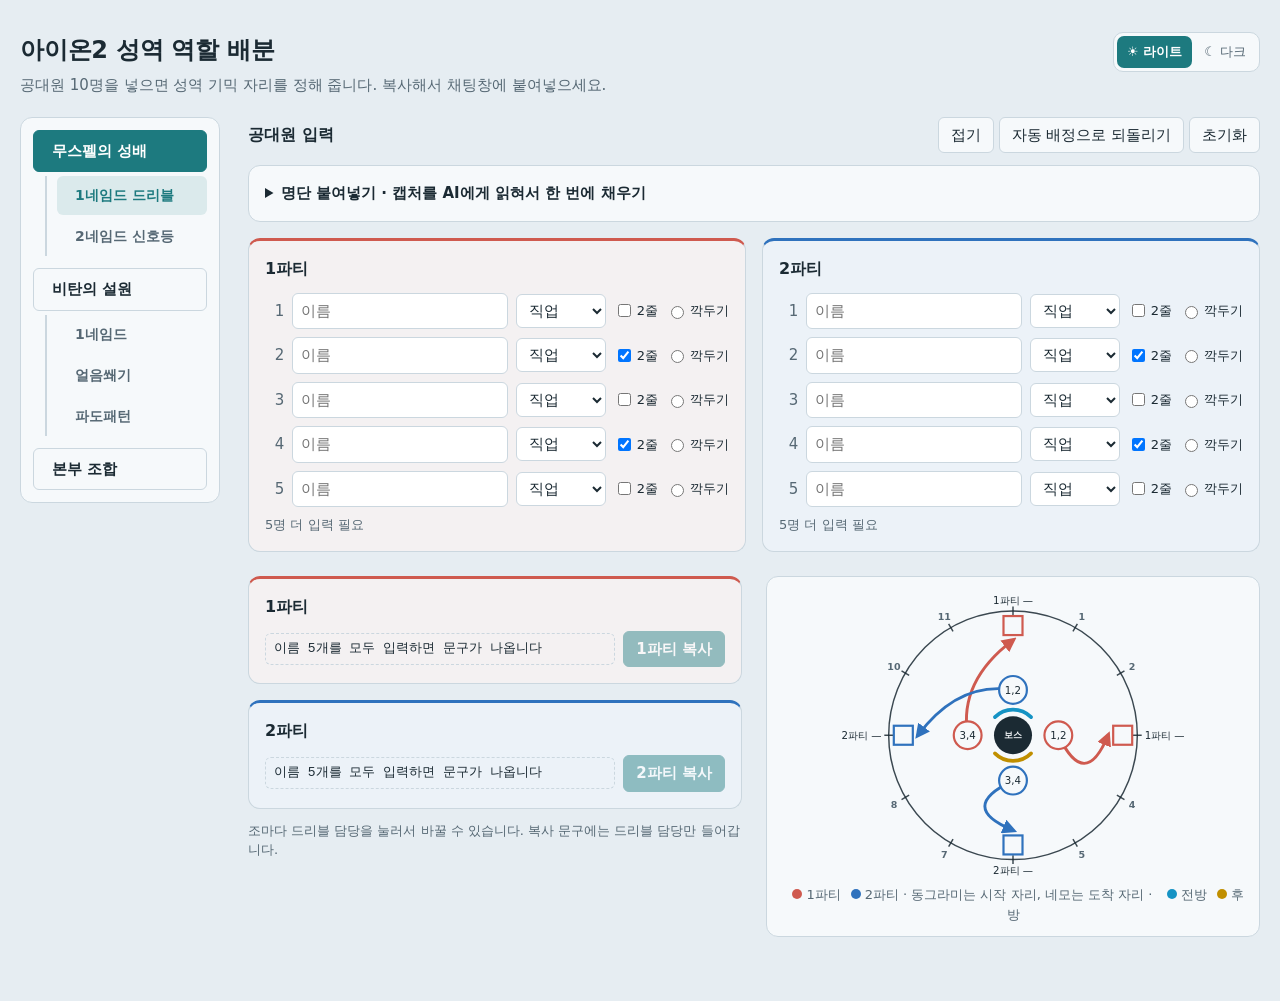
==== index.html @ ebec47f5 "PC 왼쪽 세로 메뉴, 결과·배치도 나란히, 공대원 입력 접기 Co-Authored-By: Claude Opus 5.5 <noreply@anthropic.com>" ====
<!doctype html>
<html lang="ko">
<head>
<meta charset="utf-8">
<meta name="viewport" content="width=device-width, initial-scale=1">
<title>아이온2 성역 역할 배분</title>
<script>try { const t = localStorage.getItem('aion2-theme'); if (t === 'light' || t === 'dark') document.documentElement.dataset.theme = t; } catch (e) { /* 저장 불가 */ }</script>
<style>
:root {
  color-scheme: light;
  --bg: #e6edf2; --card: #f6f9fb; --fg: #1b2a33; --muted: #566874; --line: #cbd7df;
  --accent: #1d7a7f; --accent-fg: #ffffff; --field: #ffffff;
  --p1: #cf5a4f; --p2: #2f72bd; --two: #cf5a4f; --one: #2f72bd; --warn: #9a5f00; --front: #1593c4; --back: #c08f00;
}
@media (prefers-color-scheme: dark) {
  :root:not([data-theme="light"]) {
    color-scheme: dark;
    --bg: #0c1317; --card: #142028; --fg: #e4edf1; --muted: #93a7b3; --line: #253640;
    --accent: #5cc4bd; --accent-fg: #06221f; --field: #0e1a20;
    --p1: #ff8b7f; --p2: #78b6ff; --two: #ff8b7f; --one: #78b6ff; --warn: #f0b354; --front: #5fd0ff; --back: #ffd24a;
  }
}
:root[data-theme="dark"] {
  color-scheme: dark;
  --bg: #0c1317; --card: #142028; --fg: #e4edf1; --muted: #93a7b3; --line: #253640;
  --accent: #5cc4bd; --accent-fg: #06221f; --field: #0e1a20;
  --p1: #ff8b7f; --p2: #78b6ff; --two: #ff8b7f; --one: #78b6ff; --warn: #f0b354; --front: #5fd0ff; --back: #ffd24a;
}
* { box-sizing: border-box; }
[hidden] { display: none !important; }
body { margin: 0; background: var(--bg); color: var(--fg);
  font: 15px/1.5 "Pretendard", "Noto Sans KR", "Malgun Gothic", system-ui, sans-serif; }
main { max-width: 1000px; margin: 0 auto; padding: 32px 20px 64px; }
.navgrp .subnav { display: none; }
.tabs.raid .navgrp > button { width: 100%; }
h1 { font-size: 24px; margin: 0 0 6px; letter-spacing: -0.01em; }
h2 { font-size: 16px; margin: 0; }
p.lead { margin: 0 0 20px; color: var(--muted); }
.top { display: flex; gap: 12px; align-items: flex-start; justify-content: space-between; }
.theme { display: flex; flex: none; padding: 3px; gap: 2px; border: 1px solid var(--line); border-radius: 10px; background: var(--card); }
.theme button { border: 0; background: none; padding: 6px 10px; border-radius: 7px; font-size: 13px; color: var(--muted); white-space: nowrap; }
.theme button[aria-pressed=true] { background: var(--accent); color: var(--accent-fg); font-weight: 600; }
.bar { display: flex; flex-wrap: wrap; gap: 8px; align-items: center; justify-content: space-between; margin: 32px 0 12px; }
#raidView > .bar:first-child { margin-top: 0; }
.grid { display: grid; grid-template-columns: repeat(auto-fit, minmax(300px, 1fr)); gap: 16px; }
.card { background: var(--card); border: 1px solid var(--line); border-radius: 12px; padding: 16px; min-width: 0; }
.card.p1 { border-top: 3px solid var(--p1); background: color-mix(in srgb, var(--p1) 5%, var(--card)); }
.card.p2 { border-top: 3px solid var(--p2); background: color-mix(in srgb, var(--p2) 5%, var(--card)); }
.card h2 { margin-bottom: 12px; }
.row { display: grid; grid-template-columns: 1.2rem minmax(0, 1fr) 5.6rem auto auto; gap: 8px; align-items: center; margin-bottom: 8px; }
.row .num { color: var(--muted); text-align: right; font-variant-numeric: tabular-nums; }
input[type=text], select { width: 100%; min-width: 0; padding: 6px 8px; border: 1px solid var(--line); border-radius: 6px;
  background: var(--field); color: var(--fg); font: inherit; }
label.chk { display: inline-flex; align-items: center; gap: 3px; font-size: 13px; white-space: nowrap; cursor: pointer; }
.status { min-height: 1.5em; margin: 6px 0 0; font-size: 13px; color: var(--muted); }
.status.warn { color: var(--warn); }
button { font: inherit; cursor: pointer; border-radius: 6px; border: 1px solid var(--line); background: var(--card); color: var(--fg); padding: 6px 12px; }
button:focus-visible, input:focus-visible, select:focus-visible { outline: 2px solid var(--accent); outline-offset: 1px; }
button.primary { background: var(--accent); color: var(--accent-fg); border-color: var(--accent); font-weight: 600; }
button:disabled { opacity: .45; cursor: not-allowed; }
.tabs { display: flex; flex-wrap: wrap; gap: 8px; }
.tabs button[aria-selected=true] { background: var(--accent); color: var(--accent-fg); border-color: var(--accent); font-weight: 600; }
.pair { margin-bottom: 12px; }
.route { display: flex; align-items: baseline; gap: 8px; font-size: 13px; color: var(--muted); margin-bottom: 6px; }
.clock { font-size: 18px; font-weight: 700; color: var(--fg); font-variant-numeric: tabular-nums; letter-spacing: -0.01em; }
.card.p1 .route .clock { color: var(--p1); } .card.p2 .route .clock { color: var(--p2); }
.names .clock { font-size: 16px; margin-right: 8px; flex: none; }
.names button { display: flex; align-items: center; text-align: left; white-space: normal; word-break: keep-all; overflow-wrap: anywhere; line-height: 1.3; }
.names button .tag { flex: none; }
.names .who { flex: 1; min-width: 0; }
.names.stack { grid-template-columns: 1fr; }
#results.wedge { grid-template-columns: minmax(0, 1fr) minmax(0, 1fr) 190px; }
@media (max-width: 820px) { #results.wedge { grid-template-columns: repeat(auto-fit, minmax(260px, 1fr)); } }
.zones { display: grid; grid-template-columns: repeat(2, minmax(0, 1fr)); gap: 12px; }
.zones .zone { margin: 0; border-left: 4px solid var(--accent); }
.zones .zone.p1 { border-left-color: var(--p1); } .zones .zone.p2 { border-left-color: var(--p2); }
.zone.p1 .clock { color: var(--p1); } .zone.p2 .clock { color: var(--p2); }
.zone-head .clock { margin-right: 6px; }
@media (max-width: 600px) { .zones { grid-template-columns: 1fr; } }
.choices { display: grid; grid-template-columns: 1fr 1fr; gap: 6px; }
.choices button, .slots button { text-align: left; overflow: hidden; text-overflow: ellipsis; white-space: nowrap; }
.choices button[aria-pressed=true] { border-color: var(--accent); box-shadow: inset 0 0 0 1px var(--accent); font-weight: 600; }
.tag { font-size: 12px; color: var(--muted); margin-right: 6px; }
.slots { display: grid; grid-template-columns: 1fr 1fr; gap: 6px; margin-bottom: 8px; }
.slots button { display: flex; align-items: center; gap: 8px; padding: 8px 10px; }
.slots .clock { min-width: 2.6em; }
.slots button { white-space: normal; }
.slots .who { flex: 1; min-width: 0; word-break: keep-all; overflow-wrap: anywhere; line-height: 1.3; }
.slots .lane { flex: none; font-size: 12px; font-weight: 600; padding: 1px 7px; border-radius: 999px; border: 1px solid currentColor; }
.slots button.two { border-left: 4px solid var(--two); } .slots button.two .lane { color: var(--two); }
.slots button.one { border-left: 4px solid var(--one); } .slots button.one .lane { color: var(--one); }
.slots button[aria-pressed=true] { box-shadow: inset 0 0 0 2px var(--accent); }
.reserve { font-size: 13px; margin-bottom: 8px; }
.copy { display: flex; gap: 8px; align-items: center; margin-top: 12px; }
.copy code { flex: 1; min-width: 0; word-break: keep-all; overflow-wrap: anywhere; padding: 6px 8px; border: 1px dashed var(--line);
  border-radius: 6px; font: 13px/1.4 Consolas, "D2Coding", monospace; }
.copy button { white-space: nowrap; }
.hint { font-size: 13px; color: var(--muted); margin: 12px 0 0; }
figure { margin: 20px 0 0; }
svg { display: block; width: 100%; height: auto; max-width: 640px; margin: 0 auto; }
.dpair { display: grid; grid-template-columns: repeat(auto-fit, minmax(300px, 1fr)); gap: 16px; }
svg text { fill: var(--fg); font-size: 14px; }
svg .dim { stroke: var(--muted); opacity: .45; fill: none; }
svg .ring { stroke: var(--fg); stroke-width: 2; fill: none; opacity: .85; }
svg .tick { stroke: var(--fg); stroke-width: 2; opacity: .85; }
svg text.hour { fill: var(--muted); font-size: 13px; font-weight: 700; }
svg .boss { fill: var(--fg); }
svg .bosst { fill: var(--card); font-size: 12px; font-weight: 600; }
svg .s1 { stroke: var(--p1); } svg .s2 { stroke: var(--p2); }
svg .f1 { fill: var(--p1); } svg .f2 { fill: var(--p2); }
svg .two { stroke: var(--two); } svg .one { stroke: var(--one); }
svg .mark { fill: var(--card); stroke-width: 3; }
svg .path { fill: none; stroke-width: 4; stroke-linecap: round; }
figcaption { font-size: 13px; color: var(--muted); text-align: center; margin-top: 4px; }
.sw { display: inline-block; width: 10px; height: 10px; border-radius: 50%; margin: 0 4px 0 10px; }
.tabs.raid { margin: 0 0 24px; padding-bottom: 16px; border-bottom: 1px solid var(--line); }
.tabs.raid button { padding: 9px 18px; font-weight: 600; }
.roster-sum { display: block; width: 100%; text-align: left; margin-bottom: 16px; font-size: 14px; color: var(--muted); line-height: 1.7; cursor: pointer; }
.roster-sum b { color: var(--fg); margin-right: 6px; }
.roster-sum .p1 { color: var(--p1); } .roster-sum .p2 { color: var(--p2); }
/* 넓은 화면: 왼쪽 세로 메뉴, 결과와 배치도 나란히 */
@media (min-width: 1000px) {
  main { max-width: 1280px; }
  .layout { display: grid; grid-template-columns: 200px minmax(0, 1fr); gap: 28px; align-items: start; }
  .side { position: sticky; top: 16px; }
  .side .tabs.raid { flex-direction: column; flex-wrap: nowrap; gap: 6px; margin: 0; padding: 12px; border: 1px solid var(--line); border-radius: 12px; background: var(--card); }
  .side .navgrp > button { width: 100%; text-align: left; }
  .side .navgrp .subnav { display: grid; gap: 2px; margin: 4px 0 6px 12px; padding-left: 10px; border-left: 2px solid var(--line); }
  .subnav button { border: 0; background: none; text-align: left; padding: 6px 10px; font-size: 14px; color: var(--muted); }
  .subnav button:hover { color: var(--fg); }
  .subnav button[aria-selected=true] { color: var(--accent); background: color-mix(in srgb, var(--accent) 12%, transparent); font-weight: 700; }
  #subBar { display: none; }
  #raidView > .bar:first-child { margin-top: 0; }
  .stage.side-by { display: grid; grid-template-columns: minmax(0, 1fr) minmax(0, 1fr); gap: 24px; align-items: start; margin-top: 24px; }
  .stage.side-by .grid { grid-template-columns: 1fr; }
  .stage.side-by figure { margin: 0; position: sticky; top: 16px; padding: 12px; border: 1px solid var(--line); border-radius: 12px; background: var(--card); }
  .stage:not(.side-by) { margin-top: 24px; }
}
@media (max-width: 480px) {
  main { padding: 24px 16px 48px; }
  .tabs.raid { display: grid; grid-template-columns: repeat(3, 1fr); }
  .tabs.raid button { padding: 9px 4px; }
  #hqView .card { padding: 16px; }
  .theme span { display: none; }
  .theme button { padding: 6px 9px; font-size: 15px; }
}
body.snow .chk-mus { display: none; }
body.snow .row { grid-template-columns: 1.2rem minmax(0, 1fr) 5.6rem; }
body.snow #inputs .status { display: none; }
.zone { border: 1px solid var(--line); border-radius: 10px; padding: 12px; margin-bottom: 12px; }
.zone-head { display: flex; align-items: center; gap: 6px; margin-bottom: 6px; }
.zone-head strong { flex: 1; }
.names { display: grid; grid-template-columns: 1fr 1fr; gap: 6px; }
.names button[aria-pressed=true] { box-shadow: inset 0 0 0 2px var(--accent); }
svg .inner { stroke: var(--p1); } svg .outer { stroke: var(--one); }
svg .orb { fill: #ff8a3d; stroke: #c4471b; stroke-width: 2; }
svg .pillar { fill: var(--muted); stroke: var(--fg); stroke-width: 1.5; }
svg .pillart { fill: var(--card); font-size: 12px; font-weight: 700; }
svg .front { stroke: var(--front); fill: none; stroke-width: 5; stroke-linecap: round; }
svg .back { stroke: var(--back); fill: none; stroke-width: 5; stroke-linecap: round; }
svg .zonefill { fill: var(--line); opacity: .35; }
.paste { margin-bottom: 16px; }
.paste summary { cursor: pointer; font-weight: 600; }
.paste .steps { margin: 8px 0; padding-left: 20px; font-size: 13px; color: var(--muted); }
.paste textarea { width: 100%; margin-top: 8px; padding: 8px; border: 1px solid var(--line); border-radius: 6px;
  background: var(--field); color: var(--fg); font: inherit; resize: vertical; }
.paste .copy .status { flex: 1; margin: 0; }
.paste-h { font-size: 14px; margin: 12px 0 6px; }
.keyrow { display: flex; flex-wrap: wrap; gap: 6px; align-items: center; }
.keyrow input { flex: 1; min-width: 180px; padding: 6px 8px; border: 1px solid var(--line); border-radius: 6px; background: var(--field); color: var(--fg); font: inherit; }
.keyrow a { color: var(--accent); font-size: 13px; }
.keyrow label { font-size: 13px; margin-right: 12px; }
.keyrow + .keyrow { margin-top: 6px; }
#shotZone { margin-top: 8px; padding: 16px; border: 2px dashed var(--line); border-radius: 8px; text-align: center; color: var(--muted); font-size: 13px; cursor: pointer; }
#shotZone:focus, #shotZone.over { border-color: var(--accent); outline: none; }
#shotZone img { display: block; max-width: 100%; max-height: 200px; margin: 0 auto 6px; }
#selftest li.fail { color: var(--p1); font-weight: 600; }
#hqView:not([hidden]) { display: grid; gap: 16px; }
#hqView .card { padding: 20px; }
#hqView h2 { display: flex; align-items: center; gap: 10px; margin: 0 0 16px; }
.step { display: inline-grid; place-items: center; width: 24px; height: 24px; border-radius: 50%; flex: none;
  background: var(--accent); color: var(--accent-fg); font-size: 13px; font-weight: 700; }
.hq-head { display: flex; flex-wrap: wrap; gap: 8px; align-items: center; justify-content: space-between; margin-bottom: 12px; }
#hqView .hq-head h2 { margin: 0; }
.hq-head > div { display: flex; flex-wrap: wrap; gap: 8px; }
.hq-head button, .hq-top button { white-space: nowrap; }
.hq-fields { display: grid; grid-template-columns: repeat(auto-fit, minmax(200px, 1fr)); gap: 16px 20px; }
.hq-f { display: grid; gap: 6px; font-size: 13px; font-weight: 600; color: var(--muted); align-content: start; }
.hq-f select, .hq-f input { font-weight: 400; }
.hq-f button[aria-pressed=true] { background: var(--accent); color: var(--accent-fg); border-color: var(--accent); font-weight: 600; }
.stepper { display: flex; align-items: center; gap: 10px; color: var(--fg); }
.stepper button { width: 36px; height: 36px; padding: 0; font-size: 18px; line-height: 1; }
.hq-person { border: 1px solid var(--line); border-radius: 10px; padding: 12px; margin-top: 12px; background: var(--field); }
.hq-top { display: flex; gap: 8px; align-items: center; margin-bottom: 10px; }
.hq-top strong { min-width: 2rem; color: var(--muted); }
.hq-chars { display: grid; grid-template-columns: repeat(auto-fit, minmax(180px, 1fr)); gap: 8px; }
.hq-char { border: 1px solid var(--line); border-radius: 8px; padding: 10px; display: grid; gap: 6px; align-content: start; background: var(--card); }
.hq-char.main { border-color: var(--accent); }
.hq-char .tag { font-weight: 600; }
.hq-char .chk { color: var(--muted); }
.hq-paste { margin-top: 12px; border: 1px solid var(--line); border-radius: 10px; padding: 12px; }
.hq-paste summary { cursor: pointer; font-weight: 600; }
.hq-paste textarea { width: 100%; margin-top: 10px; padding: 8px; border: 1px solid var(--line); border-radius: 6px; background: var(--field); color: var(--fg);
  font: 13px/1.6 Consolas, "D2Coding", monospace; resize: vertical; }
.hq-paste .copy .status { flex: 1; margin: 0; }
.empty { margin: 12px 0 0; padding: 20px 16px; border: 1px dashed var(--line); border-radius: 10px; text-align: center; color: var(--muted); font-size: 14px; }
.hq-check { margin: 16px 0 0; }
.hq-dist { display: flex; flex-wrap: wrap; gap: 6px; align-items: center; margin-top: 12px; font-size: 13px; color: var(--muted); }
.hq-dist span { padding: 2px 10px; border: 1px solid var(--line); border-radius: 999px; }
.hq-dist span.on { color: var(--fg); border-color: var(--accent); font-weight: 600; }
.hq-actions { display: flex; flex-wrap: wrap; gap: 8px; align-items: center; margin-top: 20px; padding-top: 16px; border-top: 1px solid var(--line); }
.hq-actions .status { flex: 1; margin: 0; }
.hq-game { border: 1px solid var(--line); border-radius: 10px; padding: 16px; margin-top: 16px; }
.hq-game > .hq-head strong { font-size: 15px; }
.hq-party ol { margin: 8px 0 0; padding-left: 1.4rem; font-size: 14px; line-height: 1.8; }
.hq-party li.ext { color: var(--muted); }
.hq-party .meta { color: var(--muted); font-size: 12px; }
.hq-party .status { margin-top: 0; }
</style>
</head>
<body>
<main>
  <header class="top">
    <div>
      <h1>아이온2 성역 역할 배분</h1>
      <p class="lead">공대원 10명을 넣으면 성역 기믹 자리를 정해 줍니다. 복사해서 채팅창에 붙여넣으세요.</p>
    </div>
    <div class="theme" role="group" aria-label="화면 밝기">
      <button type="button" data-theme-set="light" aria-label="라이트 모드">☀<span> 라이트</span></button>
      <button type="button" data-theme-set="dark" aria-label="다크 모드">☾<span> 다크</span></button>
    </div>
  </header>
  <div class="layout">
  <nav class="side" aria-label="성역 메뉴">
    <div class="tabs raid">
      <div class="navgrp"><button type="button" data-raid="mus">무스펠의 성배</button><div class="subnav" data-sub="mus"></div></div>
      <div class="navgrp"><button type="button" data-raid="snow">비탄의 설원</button><div class="subnav" data-sub="snow"></div></div>
      <div class="navgrp"><button type="button" data-raid="hq">본부 조합</button></div>
    </div>
  </nav>
  <div class="content">
  <section id="selftest" class="card" hidden></section>

  <div id="hqView" hidden></div>
  <div id="raidView">
  <div class="bar">
    <h2>공대원 입력</h2>
    <div>
      <button type="button" id="btnFold">접기</button>
      <button type="button" id="btnAuto">자동 배정으로 되돌리기</button>
      <button type="button" id="btnReset">초기화</button>
    </div>
  </div>
  <button type="button" class="card roster-sum" id="rosterSum" hidden></button>
  <details class="card paste" id="pasteBox">
    <summary>명단 붙여넣기 · 캡처를 AI에게 읽혀서 한 번에 채우기</summary>
    <h3 class="paste-h">캡처 바로 읽기</h3>
    <div class="keyrow" role="radiogroup" aria-label="읽을 AI">
      <label><input type="radio" name="aiProv" value="gemini" checked> Gemini (무료 키)</label>
      <label><input type="radio" name="aiProv" value="claude"> Claude (유료 키)</label>
    </div>
    <div class="keyrow">
      <input type="password" id="geminiKey" placeholder="Gemini API 키" autocomplete="off" aria-label="API 키">
      <button type="button" id="btnKey">키 저장</button>
      <a id="keyLink" href="https://aistudio.google.com/apikey" target="_blank" rel="noopener">무료 키 받기</a>
    </div>
    <div id="shotZone" tabindex="0" role="button" aria-label="캡처 붙여넣기">게임에서 파티창을 캡처(Win+Shift+S)한 뒤 이 페이지에서 Ctrl+V — 이미지 파일을 끌어다 놓거나 눌러서 골라도 됩니다</div>
    <input type="file" id="shotFile" accept="image/*" hidden>
    <p class="hint" id="keyHint">키는 이 브라우저에만 저장되고, 캡처는 읽을 때 Google로 보내집니다. 무료 한도가 막히면 아래 방법을 쓰세요.</p>
    <h3 class="paste-h">또는 AI 앱으로 직접</h3>
    <ol class="steps">
      <li>게임에서 파티창을 캡처합니다.</li>
      <li>ChatGPT·Claude 같은 AI 앱에 캡처를 올리고, 아래 요청 문구를 복사해 같이 보냅니다.</li>
      <li>AI가 적어 준 명단을 아래 칸에 붙여넣고 "명단 채우기"를 누릅니다. 이름이 맞는지 꼭 확인하세요.</li>
    </ol>
    <div class="copy" id="promptRow"></div>
    <textarea id="pasteText" rows="6" placeholder="민트 궁성&#10;은퐁 치유성&#10;…&#10;(한 줄에 한 명, 1파티 5명 → 2파티 5명 순서)"></textarea>
    <div class="copy">
      <p class="status" id="pasteStatus"></p>
      <button type="button" id="btnRetry" hidden>다시 읽기</button>
      <button type="button" class="primary" id="btnPaste">명단 채우기</button>
    </div>
  </details>
  <div class="grid" id="inputs"></div>

  <div class="bar" id="subBar">
    <div class="tabs" role="tablist" id="subTabs" aria-label="기믹"></div>
  </div>
  <div class="stage" id="stage">
    <div class="stage-main">
      <div class="grid" id="results"></div>
      <p class="status warn" id="resultsNote" hidden></p>
      <p class="hint" id="tabHint"></p>
    </div>
    <figure>
      <div id="diagram"></div>
      <figcaption id="caption"></figcaption>
    </figure>
  </div>
  </div>
  </div>
  </div>
</main>

<script>
/* ---------- 배정 계산 (화면과 무관) ---------- */
const JOBS = ['수호성', '검성', '살성', '권성', '궁성', '마도성', '정령성', '치유성', '호법성'];
const RANGED = ['궁성', '마도성', '정령성'];
const PARTY = [
  { clocks: [12, 11, 9, 7], twoPos: [1, 3], onePos: [0, 2], routes: [[3, 3], [9, 12]] },
  { clocks: [6, 5, 3, 1], twoPos: [1, 3], onePos: [0, 2], routes: [[12, 9], [6, 6]] }
];
const TWO_LINE = [1, 5, 7, 11];
const IDX = [0, 1, 2, 3, 4];

function blankState() {
  return {
    rows: Array.from({ length: 10 }, (_, g) => ({ name: '', job: '', two: g % 5 === 1 || g % 5 === 3 })), // 2번·4번 줄은 2줄 체크가 기본
    reserve: [null, null], dribble: [[null, null], [null, null]], slots: [null, null], tab: 'b1',
    raid: 'mus', prevRaid: 'mus', snowTab: 'n1', snow1: null, wedge: null, fold: false
  };
}

function autoReserve(rows) {
  const healers = IDX.filter(i => rows[i].job === '치유성');
  if (healers.length) {
    const unchecked = healers.filter(i => !rows[i].two);
    return (unchecked.length ? unchecked : healers)[0];
  }
  const unchecked = IDX.filter(i => !rows[i].two);
  return unchecked.length ? unchecked[unchecked.length - 1] : 4;
}

function rank(job) { const r = RANGED.indexOf(job); return r < 0 ? RANGED.length : r; }

function autoDribbler(rows, pair) {
  return rank(rows[pair[1]].job) < rank(rows[pair[0]].job) ? pair[1] : pair[0];
}

function autoSlots(rows, mem, p) {
  const checked = mem.filter(i => rows[i].two), unchecked = mem.filter(i => !rows[i].two);
  const two = checked.concat(unchecked).slice(0, 2);
  const one = mem.filter(i => !two.includes(i));
  const out = [];
  PARTY[p].twoPos.forEach((pos, k) => { out[pos] = two[k]; });
  PARTY[p].onePos.forEach((pos, k) => { out[pos] = one[k]; });
  return out;
}

function compute(st, p) {
  const rows = st.rows.slice(p * 5, p * 5 + 5);
  const missing = rows.filter(r => !r.name.trim()).length;
  if (missing) return { ok: false, missing };
  const reserve = IDX.includes(st.reserve[p]) ? st.reserve[p] : autoReserve(rows);
  const mem = IDX.filter(i => i !== reserve);
  const pairs = [[mem[0], mem[1]], [mem[2], mem[3]]];
  const dribblers = pairs.map((pair, k) => pair.includes(st.dribble[p][k]) ? st.dribble[p][k] : autoDribbler(rows, pair));
  const manual = st.slots[p];
  const slots = Array.isArray(manual) && manual.length === 4 && mem.every(i => manual.includes(i))
    ? manual : autoSlots(rows, mem, p);
  const short = mem.filter(i => rows[i].two).length < 2;
  return { ok: true, rows, reserve, mem, pairs, dribblers, slots, short };
}

function text1(st, p) {
  const c = compute(st, p);
  if (!c.ok) return null;
  return '[1넴] ' + c.dribblers.map((i, k) => `${PARTY[p].routes[k][0]}시->${PARTY[p].routes[k][1]}시 ${c.rows[i].name.trim()}`).join(' / ');
}

function text2(st, p) {
  const c = compute(st, p);
  if (!c.ok) return null;
  return '[2넴] ' + PARTY[p].clocks.map((h, k) => `${h}시 ${c.rows[c.slots[k]].name.trim()}`).join(' / ')
    + ` / 깍두기 ${c.rows[c.reserve].name.trim()}`;
}

/* ---------- 비탄의 설원 계산 ---------- */
const INNER_JOBS = ['수호성', '검성', '살성', '권성', '호법성'];
const OUTER_JOBS = ['궁성', '마도성', '정령성'];
const CLOCK4 = [3, 6, 9, 12];
// 파도패턴: 1시 메인탱커 · 5시 2파티 · 7시 부탱 · 11시 1파티 (메인탱커·부탱은 1네임드 배정과 같다)
const WAVE_ZONES = ['1시 메인탱커', '5시 2파티', '7시 부탱', '11시 1파티'];
const ALL = [...Array(10).keys()];

function namesMissing(st) { return st.rows.filter(r => !r.name.trim()).length; }
function isPerm(a, n) { return Array.isArray(a) && a.length === n && ALL.every(i => a.includes(i)); }

// 결과 order: [내부3,6,9,12, 외부3,6,9,12, 서브1,서브2] — 값은 전체 줄 번호(0~9)
function autoWedge(rows) {
  const inner = ALL.filter(i => INNER_JOBS.includes(rows[i].job));
  const outer = ALL.filter(i => OUTER_JOBS.includes(rows[i].job));
  const rest = inner.slice(4).concat(outer.slice(4), ALL.filter(i => !rows[i].job))
    .sort((a, b) => a - b).concat(ALL.filter(i => rows[i].job === '치유성'));
  const fill = (list, label, short) => {
    const out = list.slice(0, 4);
    while (out.length < 4) { out.push(rest.shift()); short.push(label); }
    return out;
  };
  const short = [];
  const inn = fill(inner, '내부', short), out = fill(outer, '외부', short);
  return { order: inn.concat(out, rest), short: [...new Set(short)] };
}

function computeWedge(st) {
  const missing = namesMissing(st);
  if (missing) return { ok: false, missing };
  const auto = autoWedge(st.rows);
  const manual = isPerm(st.wedge, 10);
  return { ok: true, order: manual ? st.wedge : auto.order, short: manual ? [] : auto.short };
}

function textWedge(st, side) {
  const c = computeWedge(st);
  if (!c.ok) return null;
  const base = side === 'inner' ? 0 : 4;
  return `[쐐기] ${side === 'inner' ? '내부' : '외부'} ` +
    CLOCK4.map((h, k) => `${h}시 ${st.rows[c.order[base + k]].name.trim()}`).join(' / ');
}

// 1네임드 order: [메인탱커, 부탱, 나머지 8명(줄 순서)] — 수호성 → 검성 순
const TANK_JOBS = ['수호성', '검성'];
function autoSnow1(rows) {
  const cands = TANK_JOBS.flatMap(j => ALL.filter(i => rows[i].job === j));
  const tanks = cands.slice(0, 2);
  const short = tanks.length < 2;
  ALL.forEach(i => { if (tanks.length < 2 && !tanks.includes(i)) tanks.push(i); });
  return { order: tanks.concat(ALL.filter(i => !tanks.includes(i))), short };
}

function computeSnow1(st) {
  const missing = namesMissing(st);
  if (missing) return { ok: false, missing };
  const auto = autoSnow1(st.rows), manual = isPerm(st.snow1, 10);
  const order = manual ? st.snow1 : auto.order;
  const rest = order.slice(2);
  return { ok: true, order, short: manual ? false : auto.short, groups: [rest.filter(i => i < 5), rest.filter(i => i >= 5)] };
}

const SNOW1 = [{ route: '9시->12시', role: '메인탱커' }, { route: '3시->6시', role: '부탱' }];
function textSnow1(st, p) {
  const c = computeSnow1(st);
  if (!c.ok) return null;
  const nm = g => st.rows[g].name.trim();
  return `[1넴] ${SNOW1[p].route} ${c.groups[p].map(nm).join(', ')} / ${SNOW1[p].role} ${nm(c.order[p])}`;
}

function computeWave(st) {
  const missing = namesMissing(st);
  if (missing) return { ok: false, missing };
  const c = computeSnow1(st);
  return { ok: true, order: c.order, zones: [[c.order[0]], c.groups[1], [c.order[1]], c.groups[0]] };
}

function textWave(st) {
  const c = computeWave(st);
  if (!c.ok) return null;
  return '[파도] ' + c.zones.map((z, i) => z.length ? `${WAVE_ZONES[i]} ${z.map(g => st.rows[g].name.trim()).join(', ')}` : null)
    .filter(Boolean).join(' / ');
}

/* ---------- 명단 붙여넣기 ---------- */
const AI_PROMPT = '이 아이온2 파티창 캡처에서 왼쪽 열(1파티) 위에서부터 5명, 오른쪽 열(2파티) 위에서부터 5명을 순서대로 적어 줘. '
  + '한 줄에 한 명씩 "이름 직업" 형식으로 적고, 직업은 수호성, 검성, 살성, 권성, 궁성, 마도성, 정령성, 치유성, 호법성 중 하나로 적어 줘. 다른 설명은 붙이지 마.';
// 캡처 읽기 때 견본 이미지(job-icons.png)를 먼저 보내 아이콘을 비교하게 한다. 위에서부터 이 순서다.
const ICON_ORDER = ['살성', '마도성', '궁성', '권성', '정령성', '검성', '수호성', '호법성', '치유성'];
const REF_PROMPT = `첫 번째 이미지는 아이온2 직업 아이콘 견본이다. 위에서부터 ${ICON_ORDER.join(', ')} 순서이고 아이콘 오른쪽에 직업 이름이 적혀 있다. `
  + '두 번째 이미지는 파티창 캡처다. 캡처의 직업은 줄마다 이름 왼쪽 아이콘을 견본 아이콘과 모양·색까지 비교해서 가장 닮은 직업으로 고른다. 색이 비슷한 직업(마도성·정령성, 살성·궁성, 호법성·치유성)은 모양으로 구분한다.';
// 견본이 있으면 [견본 설명, 견본, 캡처, 요청], 없으면 [요청, 캡처] (Gemini parts 형식)
function geminiParts(ref, mime, data) {
  return ref ? [{ text: REF_PROMPT }, { inline_data: { mime_type: 'image/png', data: ref } }, { inline_data: { mime_type: mime, data } }, { text: AI_PROMPT }]
    : [{ text: AI_PROMPT }, { inline_data: { mime_type: mime, data } }];
}
function claudeContent(ref, mime, data) {
  const img = (m, d) => ({ type: 'image', source: { type: 'base64', media_type: m, data: d } });
  return ref ? [{ type: 'text', text: REF_PROMPT }, img('image/png', ref), img(mime, data), { type: 'text', text: AI_PROMPT }]
    : [img(mime, data), { type: 'text', text: AI_PROMPT }];
}
const EDGE = /^[\s:,|/\-–—]+|[\s:,|/\-–—]+$/g;

// 한 줄에 "이름 직업"(순서·구분 기호 자유). 번호·글머리표·"1파티" 머리줄은 건너뛴다.
function parseRoster(text) {
  const out = [];
  for (const raw of String(text).split(/\r?\n/)) {
    let line = raw.trim().replace(/^[1-2]\s*파티\s*[:.]?\s*/, '')
      .replace(/^(?:[-*•·]\s*|\d{1,2}\s*(?:[.):]|번)\s*)/, '').trim();
    line = line.replace(/\[[^\]]*\]/g, ' ').trim(); // [ ] 안은 서버 이름이라 뺀다
    if (!line || /^[1-2]$/.test(line)) continue;
    const job = JOBS.find(j => line.includes(j)) || '';
    if (job) { const at = line.lastIndexOf(job); line = line.slice(0, at) + ' ' + line.slice(at + job.length); }
    const name = line.replace(/\(\s*\)|\[\s*\]/g, ' ').replace(EDGE, '').replace(/\s{2,}/g, ' ').trim();
    if (name) out.push({ name, job });
  }
  return out;
}

// 직접 고친 직업 기억 {이름: 직업}을 명단에 덮어쓴다 → {list, changed}
function applyJobMemory(list, mem) {
  let changed = 0;
  const out = list.map(m => {
    const job = mem && mem[m.name];
    if (!job || job === m.job) return m;
    changed++;
    return { name: m.name, job };
  });
  return { list: out, changed };
}

// Gemini generateContent 응답에서 글만 뽑는다
function geminiText(json) {
  const parts = json && json.candidates && json.candidates[0] && json.candidates[0].content && json.candidates[0].content.parts;
  return Array.isArray(parts) ? parts.map(x => x.text || '').join('') : '';
}

// Claude Messages 응답에서 text 블록만 뽑는다
function claudeText(json) {
  return json && Array.isArray(json.content) ? json.content.filter(b => b.type === 'text').map(b => b.text).join('') : '';
}

/* ---------- 본부 조합: 본캐·부캐 로테이션 (화면과 무관) ---------- */
const HQ_PRESETS = [['rudra', '루드라 200k', 200000], ['bagot', '바고트 400k', 400000], ['muspel-n', '무스펠 보통 550k', 550000], ['muspel-h', '무스펠 어려움 600k', 600000]];
const ROLE_NAME = { tank: '탱커', support: '서폿', dealer: '딜러' };
function hqRole(job) { return job === '수호성' || job === '검성' ? 'tank' : job === '치유성' || job === '호법성' ? 'support' : 'dealer'; }
// "550" → 550k, "550k", "612,500" 모두 읽는다. 못 읽으면 0
function parsePower(text) {
  const t = String(text || '').toLowerCase().replace(/[,\s]/g, '');
  if (!t) return 0;
  const k = t.endsWith('k'), n = Number(k ? t.slice(0, -1) : t);
  if (!Number.isFinite(n) || n <= 0) return 0;
  return Math.round(k || n < 10000 ? n * 1000 : n);
}
function fmtPower(n) {
  if (!n || n <= 0) return '';
  return n % 1000 === 0 ? `${n / 1000}k` : `${(n / 1000).toFixed(1).replace(/\.0$/, '')}k`;
}
function splitNick(text) {
  const m = String(text || '').trim().match(/^(.+?)\s*[\[(（【]\s*(.+?)\s*[\])）】]$/);
  return m ? { name: m[1].trim(), server: m[2].trim() } : { name: String(text || '').trim(), server: '' };
}

// people: [{id, name, server, chars: [{id, job, power, isMain, server}]}] (직업 있는 캐릭만)
// opt: {parties, minTank, minSupport, minAvg, stack} → [{index, parties: [{index, slots, avg, warnings}]}]
function buildGames(people, opt) {
  let pool = [];
  people.forEach(p => p.chars.forEach(c => pool.push({ pid: p.id, name: c.name || p.name, server: c.server || p.server, cid: c.id,
    job: c.job, role: hqRole(c.job), power: c.power || 0, isMain: !!c.isMain })));
  const cap = opt.parties * 5, need = opt.parties, games = [];
  const mainFirst = (a, b) => a.isMain !== b.isMain ? (a.isMain ? -1 : 1) : b.power - a.power;
  while (pool.length && games.length < 30) {
    // 1) 한 사람당 1캐릭: 탱·서폿을 가진 사람 먼저, 그다음 전투력(부캐는 ×0.9)
    const byPerson = new Map();
    pool.forEach(c => { if (!byPerson.has(c.pid)) byPerson.set(c.pid, []); byPerson.get(c.pid).push(c); });
    const score = list => (list.some(c => c.role === 'tank') ? 2 : 0) + (list.some(c => c.role === 'support') ? 2 : 0)
      + Math.max(...list.map(c => c.isMain ? c.power : c.power * 0.9)) / 1e6;
    const order = [...byPerson.values()].sort((a, b) => score(b) - score(a));
    const chosen = [];
    for (const list of order) {
      if (chosen.length >= cap) break;
      const own = list.slice().sort(mainFirst);
      const count = role => chosen.filter(c => c.role === role).length;
      let pick = own[0];
      if (count('tank') < need) pick = own.find(c => c.role === 'tank') || pick;
      else if (count('support') < need) pick = own.find(c => c.role === 'support') || pick;
      chosen.push(pick);
    }
    if (!chosen.length) break;
    // 2) 파티 나누기: 탱·서폿 최소 인원 먼저, 나머지는 인원 적은·평균 낮은 파티로
    const parties = Array.from({ length: opt.parties }, () => []), rest = chosen.slice();
    const avgOf = list => list.length ? list.reduce((a, c) => a + c.power, 0) / list.length : 0;
    [['tank', opt.minTank], ['support', opt.minSupport]].forEach(([role, min]) => parties.forEach(party => {
      for (let n = 0; n < min && party.length < 5; n++) {
        const i = rest.findIndex(c => c.role === role);
        if (i < 0) break;
        party.push(rest.splice(i, 1)[0]);
      }
    }));
    rest.sort(opt.stack ? mainFirst : (a, b) => b.power - a.power);
    const lightest = from => {
      let best = -1;
      for (let k = from; k < parties.length; k++) {
        if (parties[k].length >= 5) continue;
        if (best < 0 || parties[k].length < parties[best].length
          || (parties[k].length === parties[best].length && avgOf(parties[k]) < avgOf(parties[best]))) best = k;
      }
      return best < 0 && from > 0 ? lightest(0) : best;
    };
    rest.forEach(c => {
      // 본캐 몰아주기: 본캐는 1파티부터, 1파티가 차면 나머지 파티로
      const k = opt.stack && c.isMain && parties[0].length < 5 ? 0 : lightest(opt.stack && c.isMain ? 1 : 0);
      if (k >= 0) parties[k].push(c);
    });
    games.push({ index: games.length + 1, parties: parties.map((list, k) => {
      const real = list.map(c => ({ name: c.name, server: c.server, job: c.job, role: c.role, power: c.power, isMain: c.isMain }));
      const slots = real.concat(Array.from({ length: 5 - real.length },
        () => ({ name: '외부인원', server: '', job: '-', role: 'dealer', power: 0, isMain: false, external: true })));
      const avg = real.length ? Math.round(real.reduce((a, c) => a + c.power, 0) / real.length) : 0;
      const tanks = real.filter(c => c.role === 'tank').length, sups = real.filter(c => c.role === 'support').length, warnings = [];
      if (tanks < opt.minTank) warnings.push(`탱커 ${tanks}/${opt.minTank}`);
      if (sups < opt.minSupport) warnings.push(`서폿 ${sups}/${opt.minSupport}`);
      if (opt.minAvg && real.length && avg < opt.minAvg) warnings.push(`평균 전투력 ${fmtPower(avg)} < ${fmtPower(opt.minAvg)}`);
      return { index: k + 1, slots, avg, warnings };
    }) });
    const used = new Set(chosen.map(c => c.cid));
    pool = pool.filter(c => !used.has(c.cid));
  }
  return games;
}
function hqPartyText(game, party) {
  return `[게임${game.index} 파티${party.index}] 평균 ${fmtPower(party.avg)}\n` + party.slots.map((c, i) => c.external
    ? `${i + 1}. 외부인원 -(딜러/외부)`
    : `${i + 1}. ${c.name}${c.server ? `[${c.server}]` : ''} ${c.job}(${ROLE_NAME[c.role]}/${c.isMain ? '본' : '부'}) ${fmtPower(c.power)}`.trimEnd()).join('\n');
}
function hqGameText(game) { return game.parties.map(p => hqPartyText(game, p)).join('\n\n'); }
function hqAllText(games) { return games.map(hqGameText).join('\n\n————\n\n'); }
// 한 판을 공대원 입력 줄로: 1파티 → 1~5번, 2파티 → 6~10번, 외부인원은 빈 칸
function gameRows(game) {
  const rows = [];
  game.parties.forEach(p => p.slots.forEach(c => rows.push(c.external ? { name: '', job: '' } : { name: c.name, job: c.job })));
  return rows;
}

// 본부 조합 붙여넣기 양식: 한 줄에 캐릭터 1개 "닉네임[서버] 직업 전투력".
// 참가자마다 첫 줄이 본캐, 그 아래 줄이 부캐. 참가자 사이는 빈 줄로 나눈다.
// 직업은 줄여도 된다(수호·검·살·권·궁·마도·정령·치유·호법 또는 첫 글자).
function hqJob(token) {
  const t = token.replace(/성$/, '');
  if (!t) return '';
  return JOBS.find(j => j === token) || JOBS.find(j => j.startsWith(t)) || '';
}
const POWER_TOKEN = /^\d[\d,.]*k?$/i;
function parseHqLine(raw) {
  const tokens = raw.trim().replace(/^\d{1,2}\s*[.)]\s+/, '').split(/\s+/).filter(Boolean);
  let k = 0;
  while (k < tokens.length && !hqJob(tokens[k]) && !POWER_TOKEN.test(tokens[k])) k++;
  const c = { nick: tokens.slice(0, k).join(' '), job: '', power: '' };
  tokens.slice(k).forEach(t => {
    if (!c.job && hqJob(t)) c.job = hqJob(t);
    else if (!c.power && POWER_TOKEN.test(t)) c.power = fmtPower(parsePower(t));
  });
  return c;
}
function parseHqText(text) {
  const people = [], bad = [];
  let cur = null;
  String(text).split(/\r?\n/).forEach((raw, n) => {
    if (!raw.trim()) { cur = null; return; } // 빈 줄 = 다음 참가자
    const c = parseHqLine(raw);
    if (!c.nick || !c.job) { bad.push(n + 1); return; }
    if (!cur) { cur = { nick: c.nick, chars: [] }; people.push(cur); }
    cur.chars.push({ nick: cur.chars.length ? c.nick : '', job: c.job, power: c.power, isMain: !cur.chars.length });
  });
  return { people, bad };
}
// 지금 참가자를 같은 양식으로 (고쳐서 다시 붙여넣을 수 있게)
function hqToText(people) {
  return people.map(p => p.chars.filter(c => c.isMain || c.job)
    .map(c => [c.isMain ? p.nick : (c.nick || p.nick), c.job, c.power].filter(Boolean).join(' ')).join('\n')).join('\n\n');
}

/* ---------- 자체 시험 (?selftest=1) ---------- */
function runSelfTest() {
  const out = [];
  const eq = (name, got, want) => out.push({ name, pass: JSON.stringify(got) === JSON.stringify(want), got, want });
  const base = () => {
    const st = blankState();
    const names = ['가가', '나나', '다다', '라라', '마마', '바바', '사사', '아아', '자자', '차차'];
    const jobs = ['궁성', '검성', '마도성', '살성', '치유성', '정령성', '수호성', '궁성', '권성', '치유성'];
    const two = [0, 1, 0, 1, 0, 1, 0, 1, 0, 0];
    st.rows = names.map((name, i) => ({ name, job: jobs[i], two: !!two[i] }));
    return st;
  };
  const rowsOf = (jobs, two) => jobs.map((job, i) => ({ name: 'n' + i, job, two: !!two[i] }));
  let st = base();
  eq('1넴 1파티', text1(st, 0), '[1넴] 3시->3시 가가 / 9시->12시 다다');
  eq('1넴 2파티', text1(st, 1), '[1넴] 12시->9시 바바 / 6시->6시 아아');
  eq('2넴 1파티', text2(st, 0), '[2넴] 12시 가가 / 11시 나나 / 9시 다다 / 7시 라라 / 깍두기 마마');
  eq('2넴 2파티', text2(st, 1), '[2넴] 6시 사사 / 5시 바바 / 3시 자자 / 1시 아아 / 깍두기 차차');
  const melee = ['검성', '검성', '검성', '검성', '검성'];
  eq('깍두기: 치유성 없음, 2줄 미체크 중 마지막', autoReserve(rowsOf(melee, [1, 0, 1, 0, 0])), 4);
  eq('깍두기: 치유성 없음, 미체크가 앞쪽', autoReserve(rowsOf(melee, [0, 0, 1, 1, 1])), 1);
  eq('깍두기: 전원 2줄 체크', autoReserve(rowsOf(melee, [1, 1, 1, 1, 1])), 4);
  const twoHeal = ['검성', '치유성', '검성', '치유성', '검성'];
  eq('깍두기: 치유성 둘, 미체크 우선', autoReserve(rowsOf(twoHeal, [0, 1, 0, 0, 0])), 3);
  eq('깍두기: 치유성 둘, 둘 다 미체크', autoReserve(rowsOf(twoHeal, [0, 0, 0, 0, 0])), 1);
  eq('깍두기: 치유성 하나가 2줄 체크', autoReserve(rowsOf(['검성', '검성', '치유성', '검성', '검성'], [0, 0, 1, 0, 0])), 2);
  st = base(); [0, 1, 2, 3].forEach(i => { st.rows[i].two = false; });
  eq('2넴: 2줄 0명', text2(st, 0), '[2넴] 12시 다다 / 11시 가가 / 9시 라라 / 7시 나나 / 깍두기 마마');
  eq('2넴: 2줄 0명 안내', compute(st, 0).short, true);
  st = base(); st.rows[1].two = false;
  eq('2넴: 2줄 1명', text2(st, 0), '[2넴] 12시 나나 / 11시 라라 / 9시 다다 / 7시 가가 / 깍두기 마마');
  eq('2넴: 2줄 1명 안내', compute(st, 0).short, true);
  st = base(); st.rows[0].two = true; st.rows[2].two = true; st.rows[3].two = false;
  eq('2넴: 2줄 3명', text2(st, 0), '[2넴] 12시 다다 / 11시 가가 / 9시 라라 / 7시 나나 / 깍두기 마마');
  eq('2넴: 2줄 3명 안내 없음', compute(st, 0).short, false);
  eq('드리블: 원거리 없는 조', autoDribbler(rowsOf(['검성', '살성', '', '', ''], []), [0, 1]), 0);
  eq('드리블: 정령성과 궁성', autoDribbler(rowsOf(['정령성', '궁성', '', '', ''], []), [0, 1]), 1);
  st = base(); st.reserve[0] = 0;
  eq('깍두기 직접 지정 → 1넴', text1(st, 0), '[1넴] 3시->3시 다다 / 9시->12시 라라');
  eq('깍두기 직접 지정 → 2넴', text2(st, 0), '[2넴] 12시 다다 / 11시 나나 / 9시 마마 / 7시 라라 / 깍두기 가가');
  st = base(); st.dribble[0][0] = 1;
  eq('드리블 직접 지정', text1(st, 0), '[1넴] 3시->3시 나나 / 9시->12시 다다');
  st = base(); st.slots[0] = [1, 0, 2, 3];
  eq('자리 직접 지정', text2(st, 0), '[2넴] 12시 나나 / 11시 가가 / 9시 다다 / 7시 라라 / 깍두기 마마');
  eq('2줄 체크 기본값: 파티별 2번·4번', blankState().rows.map(r => r.two), [false, true, false, true, false, false, true, false, true, false]);
  st = blankState();
  ['일', '이', '삼', '사', '오', '육', '칠', '팔', '구', '십'].forEach((n, i) => { st.rows[i].name = n; st.rows[i].job = i % 5 === 4 ? '치유성' : '검성'; });
  eq('기본값 그대로 → 1파티 1~4번이 12·11·9·7시', text2(st, 0), '[2넴] 12시 일 / 11시 이 / 9시 삼 / 7시 사 / 깍두기 오');
  eq('기본값 그대로 → 2파티 1~4번이 6·5·3·1시', text2(st, 1), '[2넴] 6시 육 / 5시 칠 / 3시 팔 / 1시 구 / 깍두기 십');
  // 비탄의 설원
  const snow = (jobs) => { const s = blankState(); jobs.forEach((j, i) => { s.rows[i].name = 'n' + i; s.rows[i].job = j; }); return s; };
  st = snow(['검성', '궁성', '살성', '마도성', '치유성', '수호성', '정령성', '권성', '궁성', '호법성']);
  eq('쐐기: 기본 배정', autoWedge(st.rows), { order: [0, 2, 5, 7, 1, 3, 6, 8, 9, 4], short: [] });
  st.rows.forEach((r, i) => { r.name = ['가가', '나나', '다다', '라라', '마마', '바바', '사사', '아아', '자자', '차차'][i]; });
  eq('쐐기: 내부 복사', textWedge(st, 'inner'), '[쐐기] 내부 3시 가가 / 6시 다다 / 9시 바바 / 12시 아아');
  eq('쐐기: 외부 복사', textWedge(st, 'outer'), '[쐐기] 외부 3시 나나 / 6시 라라 / 9시 사사 / 12시 자자');
  st = snow(['검성', '궁성', '살성', '마도성', '검성', '수호성', '정령성', '권성', '궁성', '호법성']);
  eq('쐐기: 치유성 없음 → 넘친 내부 2명이 서브', autoWedge(st.rows), { order: [0, 2, 4, 5, 1, 3, 6, 8, 7, 9], short: [] });
  st = snow(['검성', '궁성', '치유성', '마도성', '치유성', '수호성', '치유성', '권성', '궁성', '호법성']);
  eq('쐐기: 치유성 3명 → 1명은 쐐기로', autoWedge(st.rows), { order: [0, 5, 7, 9, 1, 3, 8, 2, 4, 6], short: ['외부'] });
  st = snow(['검성', '궁성', '살성', '수호성', '치유성', '수호성', '검성', '권성', '궁성', '치유성']);
  eq('쐐기: 외부 부족 → 넘친 근접으로 채움', autoWedge(st.rows), { order: [0, 2, 3, 5, 1, 8, 6, 7, 4, 9], short: ['외부'] });
  st = snow(['검성', '', '살성', '마도성', '치유성', '수호성', '정령성', '권성', '궁성', '']);
  eq('쐐기: 직업 미선택은 빈자리 채움용', autoWedge(st.rows), { order: [0, 2, 5, 7, 3, 6, 8, 1, 9, 4], short: ['외부'] });
  st = snow(['검성', '궁성', '살성', '마도성', '치유성', '수호성', '정령성', '권성', '궁성', '호법성']);
  st.rows.forEach((r, i) => { r.name = ['가가', '나나', '다다', '라라', '마마', '바바', '사사', '아아', '자자', '차차'][i]; });
  st.wedge = [4, 2, 5, 7, 1, 3, 6, 8, 9, 0];
  eq('쐐기: 직접 바꾼 자리', textWedge(st, 'inner'), '[쐐기] 내부 3시 마마 / 6시 다다 / 9시 바바 / 12시 아아');
  st = snow(['검성', '궁성', '수호성', '마도성', '치유성', '수호성', '정령성', '권성', '궁성', '호법성']);
  eq('설원 1넴: 수호성 둘이 메인탱커·부탱', autoSnow1(st.rows), { order: [2, 5, 0, 1, 3, 4, 6, 7, 8, 9], short: false });
  st = snow(['검성', '궁성', '살성', '마도성', '치유성', '수호성', '정령성', '권성', '궁성', '검성']);
  eq('설원 1넴: 수호성 하나면 검성이 부탱', autoSnow1(st.rows), { order: [5, 0, 1, 2, 3, 4, 6, 7, 8, 9], short: false });
  st = snow(['궁성', '궁성', '살성', '마도성', '치유성', '수호성', '정령성', '권성', '궁성', '호법성']);
  eq('설원 1넴: 후보 부족 → 첫 줄로 채우고 알림', autoSnow1(st.rows), { order: [5, 0, 1, 2, 3, 4, 6, 7, 8, 9], short: true });
  st = snow(['검성', '궁성', '수호성', '마도성', '치유성', '수호성', '정령성', '권성', '궁성', '호법성']);
  st.rows.forEach((r, i) => { r.name = ['가가', '나나', '다다', '라라', '마마', '바바', '사사', '아아', '자자', '차차'][i]; });
  eq('설원 1넴: 파티별 문구', [textSnow1(st, 0), textSnow1(st, 1)],
    ['[1넴] 9시->12시 가가, 나나, 라라, 마마 / 메인탱커 다다', '[1넴] 3시->6시 사사, 아아, 자자, 차차 / 부탱 바바']);
  st = blankState(); st.rows.forEach((r, i) => { r.name = ['가가', '나나', '다다', '라라', '마마', '바바', '사사', '아아', '자자', '차차'][i]; });
  st.rows.forEach((r, i) => { r.job = ['검성', '궁성', '수호성', '마도성', '치유성', '수호성', '정령성', '권성', '궁성', '호법성'][i]; });
  eq('파도: 메인탱커·부탱·파티', textWave(st), '[파도] 1시 메인탱커 다다 / 5시 2파티 사사, 아아, 자자, 차차 / 7시 부탱 바바 / 11시 1파티 가가, 나나, 라라, 마마');
  st.snow1 = [5, 2, 0, 1, 3, 4, 6, 7, 8, 9];
  eq('파도: 1넴에서 바꾼 메인탱커를 따름', textWave(st), '[파도] 1시 메인탱커 바바 / 5시 2파티 사사, 아아, 자자, 차차 / 7시 부탱 다다 / 11시 1파티 가가, 나나, 라라, 마마');

  // 명단 붙여넣기
  eq('명단: 번호·머리줄·구분 기호', parseRoster('1파티\n1. 민트 궁성\n2) 은퐁 - 치유성\n2파티\n홍권보[이스] 검성\n배술 (호법성)\n아노코\n'),
    [{ name: '민트', job: '궁성' }, { name: '은퐁', job: '치유성' }, { name: '홍권보', job: '검성' }, { name: '배술', job: '호법성' }, { name: '아노코', job: '' }]);
  eq('명단: 직업이 앞에 오는 줄', parseRoster('궁성 민트\n1파티 3번 다혜님: 치유성\n- 유나v / 마도성'),
    [{ name: '민트', job: '궁성' }, { name: '다혜님', job: '치유성' }, { name: '유나v', job: '마도성' }]);
  eq('Gemini 응답 글 뽑기', geminiText({ candidates: [{ content: { parts: [{ text: '민트 궁성\n' }, { text: '은퐁 치유성' }] } }] }), '민트 궁성\n은퐁 치유성');
  eq('견본 있으면 견본 → 캡처 순서', geminiParts('REF', 'image/jpeg', 'SHOT').map(x => x.text ? 'text' : x.inline_data.data), ['text', 'REF', 'SHOT', 'text']);
  eq('견본 없으면 예전 그대로', geminiParts(null, 'image/png', 'SHOT').map(x => x.text ? 'text' : x.inline_data.data), ['text', 'SHOT']);
  eq('Claude도 견본 → 캡처 순서', claudeContent('REF', 'image/jpeg', 'SHOT').map(x => x.type === 'image' ? x.source.data : 'text'), ['text', 'REF', 'SHOT', 'text']);
  eq('Gemini 빈 응답', geminiText({ candidates: [] }), '');
  eq('Claude 응답 글 뽑기', claudeText({ content: [{ type: 'thinking', thinking: '' }, { type: 'text', text: '민트 궁성' }] }), '민트 궁성');
  eq('기억한 직업 덮어쓰기', applyJobMemory([{ name: '가가', job: '살성' }, { name: '나나', job: '궁성' }, { name: '다다', job: '' }], { 가가: '마도성', 다다: '검성', 라라: '궁성' }),
    { list: [{ name: '가가', job: '마도성' }, { name: '나나', job: '궁성' }, { name: '다다', job: '검성' }], changed: 2 });
  eq('기억 없음', applyJobMemory([{ name: '가가', job: '살성' }], {}).changed, 0);
  eq('명단: [서버] 빼기', parseRoster('정령숙[젠카] 정령성\n마도성[크로] 마도성\n[이스]'), [{ name: '정령숙', job: '정령성' }, { name: '마도성', job: '마도성' }]);
  eq('명단: 빈 줄과 1·2 숫자줄 무시', parseRoster('\n1\n  \n가가 검성\n2\n나나 궁성'), [{ name: '가가', job: '검성' }, { name: '나나', job: '궁성' }]);

  // 본부 조합
  eq('전투력 읽기', ['550', '550k', '612,500', '1.5k', '', 'abc', '612.5'].map(parsePower), [550000, 550000, 612500, 1500, 0, 0, 612500]);
  eq('전투력 표시', [600000, 612500, 0].map(fmtPower), ['600k', '612.5k', '']);
  eq('닉네임[서버]', [splitNick('동만이[시엘]'), splitNick('민트 (이스)'), splitNick('은퐁')],
    [{ name: '동만이', server: '시엘' }, { name: '민트', server: '이스' }, { name: '은퐁', server: '' }]);
  eq('역할', ['수호성', '검성', '치유성', '호법성', '궁성', '권성'].map(hqRole), ['tank', 'tank', 'support', 'support', 'dealer', 'dealer']);
  const hqP = (id, name, server, ...chars) => ({ id, name, server, chars: chars.map(([job, power], k) => ({ id: id + k, job, power, isMain: k === 0 })) });
  let games = buildGames([hqP('a', '가가', '시엘', ['궁성', 650000], ['수호성', 600000]), hqP('b', '나나', '', ['치유성', 620000], ['살성', 580000])],
    { parties: 1, minTank: 1, minSupport: 1, minAvg: 600000, stack: false });
  eq('본부: 판마다 한 사람 1캐릭, 탱·서폿 캐릭 먼저', games.map(g => g.parties[0].slots.filter(c => !c.external).map(c => c.name + c.job)),
    [['가가수호성', '나나치유성'], ['가가궁성', '나나살성']]);
  eq('본부: 경고', games.map(g => g.parties[0].warnings), [[], ['탱커 0/1', '서폿 0/1']]);
  eq('본부: 파티 문구', hqPartyText(games[0], games[0].parties[0]),
    '[게임1 파티1] 평균 610k\n1. 가가[시엘] 수호성(탱커/부) 600k\n2. 나나 치유성(서폿/본) 620k\n3. 외부인원 -(딜러/외부)\n4. 외부인원 -(딜러/외부)\n5. 외부인원 -(딜러/외부)');
  const ten = ['가', '나', '다', '라', '마', '바', '사', '아', '자', '차'].map((n, i) =>
    hqP('p' + i, n + n, '', [['수호성', '치유성', '궁성', '궁성', '살성', '검성', '호법성', '마도성', '정령성', '권성'][i], 700000 - i * 10000]));
  games = buildGames(ten, { parties: 2, minTank: 1, minSupport: 1, minAvg: 0, stack: false });
  eq('본부: 10명 2파티 → 파티마다 탱·서폿 1명씩', games[0].parties.map(p => [p.slots.filter(c => c.role === 'tank').length,
    p.slots.filter(c => c.role === 'support').length, p.warnings.length]), [[1, 1, 0], [1, 1, 0]]);
  eq('본부: 명단에 넣기 10줄', gameRows(games[0]).filter(r => r.name).length, 10);
  const mix = [hqP('q0', 'q0', '', ['궁성', 700000], ['수호성', 500000])]
    .concat([690, 680, 670, 660, 650, 640, 630, 620, 610].map((v, i) => hqP('q' + (i + 1), 'q' + (i + 1), '', ['살성', v * 1000])));
  games = buildGames(mix, { parties: 2, minTank: 1, minSupport: 0, minAvg: 0, stack: true });
  eq('본부: 본캐 몰아주기 → 본캐 높은 순으로 1파티부터', games[0].parties[0].slots.map(c => c.name), ['q0', 'q1', 'q2', 'q3', 'q4']);

  eq('본부 양식: 첫 줄 본캐, 아래 줄 부캐, 빈 줄로 참가자 구분',
    parseHqText('쓰담[이슈] 궁성 1045\n검엥[이슈] 검성 475\n속담[이슈] 살성 570\n네엥[이슈] 치유 450\n\n민트 정령 612,500\n민트부 수호\n직업없음 650k'),
    { people: [{ nick: '쓰담[이슈]', chars: [{ nick: '', job: '궁성', power: '1045k', isMain: true }, { nick: '검엥[이슈]', job: '검성', power: '475k', isMain: false },
      { nick: '속담[이슈]', job: '살성', power: '570k', isMain: false }, { nick: '네엥[이슈]', job: '치유성', power: '450k', isMain: false }] },
      { nick: '민트', chars: [{ nick: '', job: '정령성', power: '612.5k', isMain: true }, { nick: '민트부', job: '수호성', power: '', isMain: false }] }], bad: [8] });
  eq('본부 양식: 직업 첫 글자', ['수', '검', '살', '권', '궁', '마', '정', '치', '호', '마도성', '가'].map(hqJob),
    ['수호성', '검성', '살성', '권성', '궁성', '마도성', '정령성', '치유성', '호법성', '마도성', '']);
  eq('본부 양식: 내보내기', hqToText([{ nick: '쓰담[이슈]', chars: [{ job: '궁성', power: '1045k', isMain: true }, { nick: '검엥[이슈]', job: '검성', power: '', isMain: false }, { job: '', power: '', isMain: false }] },
    { nick: '민트', chars: [{ job: '정령성', power: '', isMain: true }] }]), '쓰담[이슈] 궁성 1045k\n검엥[이슈] 검성\n\n민트 정령성');
  games = buildGames([{ id: 'x', name: '쓰담', server: '이슈', chars: [{ id: 'x0', job: '궁성', power: 1, isMain: true }, { id: 'x1', name: '검엥', job: '살성', power: 1, isMain: false }] }],
    { parties: 1, minTank: 0, minSupport: 0, minAvg: 0, stack: false });
  eq('본부: 부캐는 자기 닉네임으로', games.map(g => g.parties[0].slots[0].name), ['쓰담', '검엥']);

  st = base(); st.rows[2].name = ' ';
  eq('이름 하나 비움', compute(st, 0), { ok: false, missing: 1 });
  eq('이름 하나 비움 → 문구 없음', text1(st, 0), null);
  return out;
}

/* ---------- 화면 ---------- */
const KEY = 'aion2-raid-roles-v1';
let st = load();
let picked = null; // 2넴 자리 바꾸기에서 먼저 누른 자리 {p, k}

function load() {
  try {
    const saved = JSON.parse(localStorage.getItem(KEY));
    if (saved && Array.isArray(saved.rows) && saved.rows.length === 10) return Object.assign(blankState(), saved);
  } catch (e) { /* 저장을 쓸 수 없으면 빈 상태로 시작 */ }
  return blankState();
}
function save() { try { localStorage.setItem(KEY, JSON.stringify(st)); } catch (e) { /* 저장 불가 환경 */ } }
const MEM_KEY = 'aion2-job-memory'; // 직업 드롭다운으로 직접 고른 직업 {이름: 직업}
function loadJobMemory() { try { return JSON.parse(localStorage.getItem(MEM_KEY)) || {}; } catch (e) { return {}; } }
function rememberJob(name, job) {
  name = name.trim();
  if (!name) return;
  const mem = loadJobMemory();
  if (job) mem[name] = job; else delete mem[name];
  try { localStorage.setItem(MEM_KEY, JSON.stringify(mem)); } catch (e) { /* 저장 불가 */ }
}

function el(tag, props, ...kids) {
  const node = document.createElement(tag);
  Object.entries(props || {}).forEach(([k, v]) => {
    if (k === 'on') Object.entries(v).forEach(([ev, fn]) => node.addEventListener(ev, fn));
    else if (k in node && k !== 'list') node[k] = v; else node.setAttribute(k, v);
  });
  kids.forEach(kid => node.append(kid));
  return node;
}
function sv(tag, attrs, text) {
  const node = document.createElementNS('http://www.w3.org/2000/svg', tag);
  Object.entries(attrs || {}).forEach(([k, v]) => node.setAttribute(k, v));
  if (text != null) node.textContent = text;
  return node;
}

function touch(p) { st.dribble[p] = [null, null]; st.slots[p] = null; picked = null; }
function touchSnow() { st.snow1 = null; st.wedge = null; snowPick = null; }
let snowPick = null; // 설원 자리 바꾸기에서 먼저 누른 칸 {list: 'snow1'|'wedge', k}

function buildInputs() {
  const host = document.getElementById('inputs');
  host.replaceChildren();
  [0, 1].forEach(p => {
    const card = el('section', { className: `card p${p + 1}` }, el('h2', {}, `${p + 1}파티`));
    IDX.forEach(i => {
      const g = p * 5 + i, r = st.rows[g];
      const name = el('input', { type: 'text', value: r.name, placeholder: '이름', maxLength: 20, autocomplete: 'off',
        on: { input: e => { r.name = e.target.value; touch(p); touchSnow(); render(); } } });
      name.setAttribute('aria-label', `${p + 1}파티 ${i + 1}번 이름`);
      const job = el('select', { on: { change: e => { r.job = e.target.value; rememberJob(r.name, r.job); touch(p); touchSnow(); render(); } } },
        el('option', { value: '' }, '직업'), ...JOBS.map(j => el('option', { value: j }, j)));
      job.value = r.job;
      job.setAttribute('aria-label', `${p + 1}파티 ${i + 1}번 직업`);
      const two = el('input', { type: 'checkbox', checked: r.two,
        on: { change: e => { r.two = e.target.checked; touch(p); render(); } } });
      const res = el('input', { type: 'radio', name: `reserve${p}`, id: `res-${p}-${i}`,
        on: { change: () => { st.reserve[p] = i; touch(p); render(); } } });
      card.append(el('div', { className: 'row' },
        el('span', { className: 'num' }, String(i + 1)), name, job,
        el('label', { className: 'chk chk-mus' }, two, '2줄'),
        el('label', { className: 'chk chk-mus' }, res, '깍두기')));
    });
    card.append(el('p', { className: 'status', id: `status-${p}` }));
    host.append(card);
  });
}

function copyText(text, btn) {
  const done = () => { const old = btn.textContent; btn.textContent = '복사 완료'; setTimeout(() => { btn.textContent = old; }, 1200); };
  const fallback = () => {
    const ta = el('textarea', { value: text });
    document.body.append(ta); ta.select();
    try { document.execCommand('copy'); done(); } finally { ta.remove(); }
  };
  if (navigator.clipboard && navigator.clipboard.writeText) navigator.clipboard.writeText(text).then(done, fallback);
  else fallback();
}

function copyRow(p, text, label, empty) {
  const btn = el('button', { type: 'button', className: 'primary', disabled: !text }, label || `${p + 1}파티 복사`);
  btn.addEventListener('click', () => copyText(text, btn));
  return el('div', { className: 'copy' }, el('code', {}, text || empty || '이름 5개를 모두 입력하면 문구가 나옵니다'), btn);
}

function showNote(text) { const n = document.getElementById('resultsNote'); n.textContent = text; n.hidden = !text; }

function renderResults(calc) {
  const host = document.getElementById('results');
  host.replaceChildren(); showNote('');
  host.classList.toggle('wedge', st.raid === 'snow' && st.snowTab === 'wedge');
  if (st.raid === 'snow') { ({ n1: renderSnow1, wave: renderWave }[st.snowTab] || renderWedge)(host); return; }
  [0, 1].forEach(p => {
    const c = calc[p];
    const card = el('section', { className: `card p${p + 1}` }, el('h2', {}, `${p + 1}파티`));
    if (c.ok && st.tab === 'b1') {
      c.pairs.forEach((pair, k) => {
        const [from, to] = PARTY[p].routes[k];
        const choices = el('div', { className: 'choices' }, ...pair.map(i => {
          const on = c.dribblers[k] === i;
          const b = el('button', { type: 'button', title: c.rows[i].name.trim(),
            on: { click: () => { st.dribble[p][k] = i; render(); } } },
            el('span', { className: 'tag' }, on ? '드리블' : '보조'), c.rows[i].name.trim());
          b.setAttribute('aria-pressed', String(on));
          return b;
        }));
        card.append(el('div', { className: 'pair' },
          el('div', { className: 'route' }, el('span', { className: 'clock' }, `${from}시 → ${to}시`), el('span', {}, `${k * 2 + 1}·${k * 2 + 2}번`)), choices));
      });
    } else if (c.ok) {
      card.append(el('div', { className: 'slots' }, ...PARTY[p].clocks.map((h, k) => {
        const isTwo = TWO_LINE.includes(h), name = c.rows[c.slots[k]].name.trim();
        const b = el('button', { type: 'button', className: isTwo ? 'two' : 'one', title: name,
          on: { click: () => pickSlot(p, k, c.slots) } },
          el('span', { className: 'clock' }, `${h}시`), el('span', { className: 'who' }, name), el('span', { className: 'lane' }, isTwo ? '2줄' : '1줄'));
        b.setAttribute('aria-pressed', String(!!picked && picked.p === p && picked.k === k));
        return b;
      })));
      card.append(el('div', { className: 'reserve' }, `깍두기: ${c.rows[c.reserve].name.trim()}`));
    }
    card.append(copyRow(p, st.tab === 'b1' ? text1(st, p) : text2(st, p)));
    host.append(card);
  });
}

function snowButton(list, k, g, tag) {
  const name = st.rows[g].name.trim();
  const b = el('button', { type: 'button', title: name, on: { click: () => pickSnow(list, k) } },
    el('span', { className: /^\d+시$/.test(tag) ? 'clock' : 'tag' }, tag), el('span', { className: 'who' }, name));
  b.setAttribute('aria-pressed', String(!!snowPick && snowPick.list === list && snowPick.k === k));
  return b;
}

function pickSnow(list, k) {
  if (snowPick && snowPick.list === list && snowPick.k !== k) {
    const next = ({ wedge: computeWedge, snow1: computeSnow1 })[list](st).order.slice();
    [next[snowPick.k], next[k]] = [next[k], next[snowPick.k]];
    st[list] = next; snowPick = null;
  } else {
    snowPick = snowPick && snowPick.list === list && snowPick.k === k ? null : { list, k };
  }
  render();
}

function renderSnow1(host) {
  const c = computeSnow1(st);
  const empty = c.ok ? '' : `이름 10개를 모두 입력하면 문구가 나옵니다 (${c.missing}명 더 필요)`;
  [0, 1].forEach(p => {
    const card = el('section', { className: `card p${p + 1}` }, el('h2', {}, `${p + 1}파티`),
      el('div', { className: 'route' }, el('span', { className: 'clock' }, SNOW1[p].route.replace('->', ' → ')), el('span', {}, '이동')));
    if (c.ok) {
      card.append(el('div', { className: 'names' }, snowButton('snow1', p, c.order[p], SNOW1[p].role),
        ...c.groups[p].map(g => snowButton('snow1', c.order.indexOf(g), g, `${Math.floor(g / 5) + 1}파티`))));
      if (c.groups[p].length !== 4) card.append(el('p', { className: 'status warn' }, `이동 인원이 ${c.groups[p].length}명입니다 (메인탱커·부탱이 같은 파티)`));
    }
    card.append(copyRow(p, textSnow1(st, p), `${p + 1}파티 복사`, empty));
    host.append(card);
  });
  if (c.ok && c.short) showNote('수호성·검성이 2명보다 적어 다른 직업을 탱커로 넣었습니다. 눌러서 바꿔 주세요.');
}

function renderWedge(host) {
  const c = computeWedge(st);
  const empty = c.ok ? '' : `이름 10개를 모두 입력하면 문구가 나옵니다 (${c.missing}명 더 필요)`;
  [['inner', '내부 · 근접·호법성', 0], ['outer', '외부 · 원거리', 4]].forEach(([side, title, base]) => {
    const card = el('section', { className: 'card' }, el('h2', {}, title));
    if (c.ok) card.append(el('div', { className: 'names' },
      ...CLOCK4.map((h, k) => snowButton('wedge', base + k, c.order[base + k], `${h}시`))));
    card.append(copyRow(0, textWedge(st, side), side === 'inner' ? '내부 복사' : '외부 복사', empty));
    host.append(card);
  });
  if (c.ok) {
    const sub = el('section', { className: 'card' }, el('h2', {}, '서브 · 치유성'),
      el('div', { className: 'names stack' }, snowButton('wedge', 8, c.order[8], '서브'), snowButton('wedge', 9, c.order[9], '서브')));
    if (c.short.length) sub.append(el('p', { className: 'status warn' }, `${c.short.join('·')} 인원이 부족해 다른 직업을 배정했습니다`));
    host.append(sub);
  }
}

function renderWave(host) {
  const c = computeWave(st);
  const card = el('section', { className: 'card' }, el('h2', {}, '파도패턴')), grid = el('div', { className: 'zones' });
  [3, 0, 2, 1].forEach(z => {
    const [time, label] = WAVE_ZONES[z].split(' ');
    const box = el('div', { className: 'zone' + ({ 3: ' p1', 1: ' p2' }[z] || '') },
      el('div', { className: 'zone-head' }, el('strong', {}, el('span', { className: 'clock' }, time), label), c.ok ? el('span', {}, `${c.zones[z].length}명`) : ''));
    if (c.ok) box.append(el('div', { className: 'names' }, ...c.zones[z].map(g => snowButton('snow1', c.order.indexOf(g), g, ''))));
    grid.append(box);
  });
  card.append(grid);
  const empty = c.ok ? '' : `이름 10개를 모두 입력하면 문구가 나옵니다 (${c.missing}명 더 필요)`;
  card.append(copyRow(0, textWave(st), '파도패턴 복사', empty));
  host.append(card);
}

function pickSlot(p, k, slots) {
  if (picked && picked.p === p && picked.k !== k) {
    const next = slots.slice();
    [next[picked.k], next[k]] = [next[k], next[picked.k]];
    st.slots[p] = next; picked = null;
  } else {
    picked = picked && picked.p === p && picked.k === k ? null : { p, k };
  }
  render();
}

// 보스와 전방(12시, 파랑)·후방(6시, 노랑) 마커
function drawBoss(svg, cx, cy) {
  const r = 35, arc = (from, to, cls) => {
    const p = d => [cx + r * Math.cos(d * Math.PI / 180), cy + r * Math.sin(d * Math.PI / 180)];
    const [x1, y1] = p(from), [x2, y2] = p(to);
    svg.append(sv('path', { d: `M${x1} ${y1}A${r} ${r} 0 0 1 ${x2} ${y2}`, class: cls }));
  };
  arc(-135, -45, 'front');
  arc(45, 135, 'back');
  svg.append(sv('circle', { cx, cy, r: 26, class: 'boss' }), sv('text', { x: cx, y: cy + 4, 'text-anchor': 'middle', class: 'bosst' }, '보스'));
}
// 비탄의 설원 기둥: 12시부터 시계방향으로 1~5번 징표
const PILLARS = [12, 2, 5, 7, 10];
// 큰 원에 시계 눈금 12개, 이름표가 없는 시각에는 숫자를 바깥에 쓴다
function drawDial(svg, cx, cy, r, numR, skip) {
  for (let h = 1; h <= 12; h++) {
    const a = (h * 30 - 90) * Math.PI / 180, c = Math.cos(a), s = Math.sin(a);
    svg.append(sv('line', { x1: cx + (r - 6) * c, y1: cy + (r - 6) * s, x2: cx + (r + 6) * c, y2: cy + (r + 6) * s, class: 'tick' }));
    if (!skip.includes(h)) svg.append(sv('text', { x: cx + numR * c, y: cy + numR * s + 5, 'text-anchor': 'middle', class: 'hour' }, String(h)));
  }
}

function drawPillars(svg, cx, cy, r) {
  PILLARS.forEach((h, i) => {
    const a = (h % 12) * 30 - 90, x = cx + r * Math.cos(a * Math.PI / 180), y = cy + r * Math.sin(a * Math.PI / 180);
    svg.append(sv('rect', { x: x - 9, y: y - 9, width: 18, height: 18, rx: 4, class: 'pillar' }),
      sv('text', { x, y: y + 4, 'text-anchor': 'middle', class: 'pillart' }, String(i + 1)));
  });
}
const pillarLegend = () => [' · ', el('span', { className: 'sw', style: 'background:var(--muted)' }), '기둥 번호(징표)'];
const markerLegend = () => [' · ', el('span', { className: 'sw', style: 'background:var(--front)' }), '전방', el('span', { className: 'sw', style: 'background:var(--back)' }), '후방'];

const DIAGONAL = { 1: -45, 5: 45, 7: 135, 11: 225 }; // 2줄 자리는 사용자 그림처럼 대각선에 둔다
function at(clock, r, cx, cy) {
  const a = (clock in DIAGONAL ? DIAGONAL[clock] : (clock % 12) * 30 - 90) * Math.PI / 180;
  return [cx + r * Math.cos(a), cy + r * Math.sin(a)];
}
function placeLabel(clock, x, y, gap) {
  if (clock === 12) return { x, y: y - gap, 'text-anchor': 'middle' };
  if (clock === 6) return { x, y: y + gap + 10, 'text-anchor': 'middle' };
  return clock < 6 ? { x: x + gap, y: y + 5, 'text-anchor': 'start' } : { x: x - gap, y: y + 5, 'text-anchor': 'end' };
}

function drawBoss1(calc) {
  const cx = 320, cy = 200, svg = sv('svg', { viewBox: '0 0 640 400', role: 'img', 'aria-label': '1네임드 드리블 배치도' });
  const defs = sv('defs');
  [1, 2].forEach(n => {
    const m = sv('marker', { id: `arrow${n}`, viewBox: '0 0 10 10', refX: 7, refY: 5, markerWidth: 5, markerHeight: 5, orient: 'auto' });
    m.append(sv('path', { d: 'M0 0L10 5L0 10z', class: `f${n}` }));
    defs.append(m);
  });
  svg.append(defs, sv('circle', { cx, cy, r: 170, class: 'ring' }));
  drawDial(svg, cx, cy, 170, 188, [12, 3, 6, 9]);
  [0, 1].forEach(p => PARTY[p].routes.forEach(([from, to], k) => {
    const [sx, sy] = at(from, 62, cx, cy), [dx, dy] = at(to, 150, cx, cy);
    const deg = h => h === 12 ? 270 : h * 30 - 90;
    const mid = from === to ? deg(from) + 38 : (deg(from) + deg(to)) / 2;
    const rad = mid * Math.PI / 180, cr = from === to ? 125 : 105;
    const qx = cx + cr * Math.cos(rad), qy = cy + cr * Math.sin(rad);
    const [ex, ey] = at(to, 130, cx, cy); // 화살촉이 도착 네모에 가리지 않게 앞에서 멈춘다
    svg.append(sv('path', { d: `M${sx} ${sy}Q${qx} ${qy} ${ex} ${ey}`, class: `path s${p + 1}`, 'marker-end': `url(#arrow${p + 1})` }));
    svg.append(sv('circle', { cx: sx, cy: sy, r: 19, class: `mark s${p + 1}` }));
    svg.append(sv('text', { x: sx, y: sy + 5, 'text-anchor': 'middle' }, `${k * 2 + 1},${k * 2 + 2}`));
    svg.append(sv('rect', { x: dx - 13, y: dy - 13, width: 26, height: 26, class: `mark s${p + 1}` }));
    const c = calc[p], name = c.ok ? c.rows[c.dribblers[k]].name.trim() : '—';
    svg.append(sv('text', placeLabel(to, dx, dy, 30), `${p + 1}파티 ${name}`)); // 큰 원 바깥에 쓴다
  }));
  drawBoss(svg, cx, cy);
  return svg;
}

function drawBoss2(calc) {
  const cx = 320, cy = 200, svg = sv('svg', { viewBox: '0 0 640 400', role: 'img', 'aria-label': '2네임드 신호등 배치도' });
  svg.append(sv('circle', { cx, cy, r: 120, class: 'ring' }));
  drawDial(svg, cx, cy, 120, 150, [12, 11, 9, 7, 6, 5, 3, 1]);
  [0, 1].forEach(p => PARTY[p].clocks.forEach((h, k) => {
    const [x, y] = at(h, 150, cx, cy), c = calc[p];
    svg.append(sv('line', { x1: cx, y1: cy, x2: x, y2: y, class: 'dim' }));
    svg.append(sv('circle', { cx: x, cy: y, r: 12, class: `mark ${TWO_LINE.includes(h) ? 'two' : 'one'}` }));
    svg.append(sv('text', placeLabel(h, x, y, 20), `${h}시 ${c.ok ? c.rows[c.slots[k]].name.trim() : '—'}`));
  }));
  drawBoss(svg, cx, cy);
  return svg;
}

// 얼음쐐기 2-1: 내부·외부 모두 3·6·9·12시 / 2-2(50%): 외부만 한 시간 앞(12→11, 3→2, 6→5, 9→8시)
function drawWedge(phase) {
  const cx = 320, cy = 200, c = computeWedge(st), late = phase === '2-2';
  const svg = sv('svg', { viewBox: '0 0 640 400', role: 'img', 'aria-label': `얼음쐐기 ${phase} 배치도` });
  svg.append(sv('circle', { cx, cy, r: 80, class: 'ring' }), sv('circle', { cx, cy, r: 160, class: 'ring' }));
  drawDial(svg, cx, cy, 160, 186, late ? [11, 2, 5, 8] : [12, 3, 6, 9]);
  svg.append(sv('text', { x: 16, y: 30, 'font-weight': 700, 'font-size': 20 }, late ? '2-2 (50%)' : '2-1'));
  // 2-2 외부는 기둥(2·5시)과 겹치지 않게 조금 더 바깥에 둔다
  [['inner', 80, 0], ['outer', late ? 172 : 160, 4]].forEach(([side, r, base]) => CLOCK4.forEach((h0, k) => {
    const h = late && side === 'outer' ? h0 - 1 : h0, a = ((h % 12) * 30 - 90) * Math.PI / 180;
    const x = cx + r * Math.cos(a), y = cy + r * Math.sin(a);
    svg.append(sv('circle', { cx: x, cy: y, r: 10, class: `mark ${side}` }));
    const name = c.ok ? st.rows[c.order[base + k]].name.trim() : '—';
    // 내부 3·9시 이름표는 점 위에서 바깥쪽으로 써서 외부 3·9시 이름과 보스 마커에 겹치지 않게 한다
    const lab = side === 'inner' && (h === 3 || h === 9)
      ? { x: h === 3 ? x - 8 : x + 8, y: y - 18, 'text-anchor': h === 3 ? 'start' : 'end' } : placeLabel(h, x, y, 16);
    svg.append(sv('text', lab, `${side === 'inner' ? '내' : '외'} ${h}시 ${name}`));
  }));
  drawPillars(svg, cx, cy, 139);
  drawBoss(svg, cx, cy);
  return svg;
}

function drawSnow1() {
  const cx = 320, cy = 200, R = 170, c = computeSnow1(st), svg = sv('svg', { viewBox: '0 0 640 400', role: 'img', 'aria-label': '비탄의 설원 1네임드 배치도' });
  const defs = sv('defs');
  [1, 2].forEach(n => {
    const m = sv('marker', { id: `arrow${n}`, viewBox: '0 0 10 10', refX: 7, refY: 5, markerWidth: 5, markerHeight: 5, orient: 'auto' });
    m.append(sv('path', { d: 'M0 0L10 5L0 10z', class: `f${n}` }));
    defs.append(m);
  });
  svg.append(defs, sv('circle', { cx, cy, r: R, class: 'ring' }));
  svg.append(sv('line', { x1: cx - R, y1: cy, x2: cx + R, y2: cy, class: 'dim' }), sv('line', { x1: cx, y1: cy - R, x2: cx, y2: cy + R, class: 'dim' }));
  drawDial(svg, cx, cy, R, 188, [3, 9]);
  const pt = (h, r) => { const a = ((h % 12) * 30 - 90) * Math.PI / 180; return [cx + r * Math.cos(a), cy + r * Math.sin(a)]; };
  // 파티 이동: 9시 → 12시, 3시 → 6시 (시계방향)
  [[9, 12, 1], [3, 6, 2]].forEach(([from, to, n]) => {
    const [x1, y1] = pt(from, 140), [x2, y2] = pt(to - 0.6, 140);
    svg.append(sv('path', { d: `M${x1} ${y1}A140 140 0 0 1 ${x2} ${y2}`, class: `path s${n}`, 'marker-end': `url(#arrow${n})` }));
  });
  // 온기구슬
  CLOCK4.forEach(h => { const [x, y] = pt(h, 100); svg.append(sv('circle', { cx: x, cy: y, r: 9, class: 'orb' })); });
  // 메인탱커(12·3시) · 부탱(6·9시) 자리
  [[12, 0], [3, 0], [6, 1], [9, 1]].forEach(([h, k]) => {
    const [x, y] = pt(h, 58);
    svg.append(sv('rect', { x: x - 10, y: y - 10, width: 20, height: 20, rx: 4, class: `mark s${k + 1}` }),
      sv('text', { x, y: y + 4, 'text-anchor': 'middle', 'font-size': 11, 'font-weight': 700 }, k ? '부' : '메'));
  });
  const nm = g => st.rows[g].name.trim();
  // 파티 명단: 1파티는 9시 바깥, 2파티는 3시 바깥
  [[0, cx - R - 12, 'end'], [1, cx + R + 12, 'start']].forEach(([p, x, anchor]) => {
    const names = c.ok ? c.groups[p].map(nm) : [];
    const y0 = cy - 8 - names.length * 8;
    svg.append(sv('text', { x, y: y0, 'text-anchor': anchor, 'font-weight': 600 }, `${p + 1}파티 ${SNOW1[p].route.replace('->', '→')}`));
    names.forEach((n, i) => svg.append(sv('text', { x, y: y0 + 18 + i * 17, 'text-anchor': anchor }, n)));
  });
  svg.append(sv('text', { x: 16, y: 26, 'font-weight': 600 }, `메인탱커 ${c.ok ? nm(c.order[0]) : '—'} (12시·3시)`));
  svg.append(sv('text', { x: 624, y: 26, 'text-anchor': 'end', 'font-weight': 600 }, `부탱 ${c.ok ? nm(c.order[1]) : '—'} (6시·9시)`));
  drawBoss(svg, cx, cy);
  return svg;
}

function drawWave() {
  const cx = 320, cy = 200, R = 170, c = computeWave(st), svg = sv('svg', { viewBox: '0 0 640 400', role: 'img', 'aria-label': '파도패턴 배치도' });
  svg.append(sv('circle', { cx, cy, r: R, class: 'ring' }));
  svg.append(sv('line', { x1: cx - R, y1: cy, x2: cx + R, y2: cy, class: 'dim' }), sv('line', { x1: cx, y1: cy - R, x2: cx, y2: cy + R, class: 'dim' }));
  drawDial(svg, cx, cy, R, 190, []);
  [[1, -1], [1, 1], [-1, 1], [-1, -1]].forEach(([sx, sy], z) => {
    const x = cx + sx * 85, y = sy < 0 ? cy - 105 : cy + 40; // 아래 구역은 위로 올려 5·7시 기둥 번호를 가리지 않게
    svg.append(sv('text', { x, y, 'text-anchor': 'middle', 'font-weight': 600 }, WAVE_ZONES[z]));
    (c.ok ? c.zones[z] : []).forEach((g, i) => svg.append(sv('text', { x, y: y + 20 + i * 17, 'text-anchor': 'middle' }, st.rows[g].name.trim())));
  });
  drawPillars(svg, cx, cy, R);
  drawBoss(svg, cx, cy);
  return svg;
}

const SUBTABS = { mus: [['b1', '1네임드 드리블'], ['b2', '2네임드 신호등']], snow: [['n1', '1네임드'], ['wedge', '얼음쐐기'], ['wave', '파도패턴']] };

// 왼쪽 메뉴: 성역 아래 기믹 목록 (넓은 화면에서만 보인다)
function renderNav() {
  document.querySelectorAll('[data-raid]').forEach(t => t.setAttribute('aria-selected', String(t.dataset.raid === st.raid)));
  document.querySelectorAll('.subnav').forEach(box => {
    const raid = box.dataset.sub, cur = raid === 'snow' ? st.snowTab : st.tab;
    box.replaceChildren(...SUBTABS[raid].map(([id, label]) => {
      const b = el('button', { type: 'button', on: { click: () => {
        if (st.raid !== 'hq') st.prevRaid = st.raid;
        st.raid = raid;
        if (raid === 'snow') st.snowTab = id; else st.tab = id;
        picked = null; snowPick = null; render();
      } } }, label);
      b.setAttribute('aria-selected', String(st.raid === raid && id === cur));
      return b;
    }));
  });
}

function renderTabs() {
  document.body.classList.toggle('snow', st.raid === 'snow');
  document.querySelectorAll('[data-raid]').forEach(t => t.setAttribute('aria-selected', String(t.dataset.raid === st.raid)));
  const cur = st.raid === 'snow' ? st.snowTab : st.tab;
  document.getElementById('subTabs').replaceChildren(...SUBTABS[st.raid].map(([id, label]) => {
    const b = el('button', { type: 'button', role: 'tab', on: { click: () => {
      if (st.raid === 'snow') st.snowTab = id; else st.tab = id;
      picked = null; snowPick = null; render();
    } } }, label);
    b.setAttribute('aria-selected', String(id === cur));
    return b;
  }));
}

function render() {
  save();
  renderNav();
  const hqOn = st.raid === 'hq';
  document.getElementById('hqView').hidden = !hqOn;
  document.getElementById('raidView').hidden = hqOn;
  if (hqOn) {
    document.querySelectorAll('[data-raid]').forEach(t => t.setAttribute('aria-selected', String(t.dataset.raid === st.raid)));
    renderHq();
    return;
  }
  const calc = [compute(st, 0), compute(st, 1)];
  [0, 1].forEach(p => {
    const c = calc[p], status = document.getElementById(`status-${p}`);
    const shown = c.ok ? c.reserve : st.reserve[p];
    IDX.forEach(i => { document.getElementById(`res-${p}-${i}`).checked = shown === i; });
    status.className = 'status' + (c.ok && c.short ? ' warn' : '');
    status.textContent = !c.ok ? `${c.missing}명 더 입력 필요`
      : c.short ? `${p + 1}파티: 2줄 가능 인원이 부족해 일반 인원을 배정했습니다` : '';
  });
  renderTabs();
  renderResults(calc);
  document.getElementById('stage').classList.toggle('side-by', st.raid === 'mus' || st.snowTab === 'n1');
  renderFold();
  if (st.raid === 'snow' && st.snowTab === 'n1') {
    document.getElementById('tabHint').textContent = '메인탱커·부탱을 누른 뒤 다른 사람을 누르면 서로 바뀝니다. 탱 브레스 순서: ① 6시 부탱 ② 12시 메인탱커 ③ 9시 부탱 ④ 3시 메인탱커';
    document.getElementById('diagram').replaceChildren(drawSnow1());
    document.getElementById('caption').replaceChildren(el('span', { className: 'sw', style: 'background:var(--p1)' }), '1파티·메인탱커',
      el('span', { className: 'sw', style: 'background:var(--p2)' }), '2파티·부탱', ' · ', el('span', { className: 'sw', style: 'background:#ff8a3d' }), '온기구슬', ...markerLegend());
    return;
  }
  if (st.raid === 'snow') {
    const wedge = st.snowTab !== 'wave';
    document.getElementById('tabHint').textContent = wedge
      ? '두 사람을 차례로 누르면 자리가 서로 바뀝니다(서브 포함). 2-2(50%)에서 외부만 한 시간 앞으로 옮깁니다: 12→11시, 3→2시, 6→5시, 9→8시.'
      : '메인탱커·부탱은 1네임드와 같은 사람입니다. 메인탱커나 부탱을 누른 뒤 다른 사람을 누르면 서로 바뀝니다.';
    document.getElementById('diagram').replaceChildren(wedge ? el('div', { className: 'dpair' }, drawWedge('2-1'), drawWedge('2-2')) : drawWave());
    document.getElementById('caption').replaceChildren(...(wedge
      ? [el('span', { className: 'sw', style: 'background:var(--p1)' }), '내부', el('span', { className: 'sw', style: 'background:var(--one)' }), '외부', ...pillarLegend(), ...markerLegend()]
      : ['구역마다 인원과 이름', ...pillarLegend(), ...markerLegend()]));
    return;
  }
  const b1 = st.tab === 'b1';
  document.getElementById('tabHint').textContent = b1
    ? '조마다 드리블 담당을 눌러서 바꿀 수 있습니다. 복사 문구에는 드리블 담당만 들어갑니다.'
    : '같은 파티의 두 자리를 차례로 누르면 서로 바뀝니다.';
  document.getElementById('diagram').replaceChildren(b1 ? drawBoss1(calc) : drawBoss2(calc));
  const cap = document.getElementById('caption');
  cap.replaceChildren(...(b1
    ? [el('span', { className: 'sw', style: 'background:var(--p1)' }), '1파티', el('span', { className: 'sw', style: 'background:var(--p2)' }), '2파티', ' · 동그라미는 시작 자리, 네모는 도착 자리', ...markerLegend()]
    : [el('span', { className: 'sw', style: 'background:var(--two)' }), '2줄 관리', el('span', { className: 'sw', style: 'background:var(--one)' }), '1줄 관리', ...markerLegend()]));
}

document.querySelectorAll('[data-raid]').forEach(t => t.addEventListener('click', () => {
  if (st.raid !== 'hq') st.prevRaid = st.raid; // 명단에 넣기 뒤 돌아갈 화면
  st.raid = t.dataset.raid; picked = null; snowPick = null; render();
}));
function renderFold() {
  const fold = !!st.fold, sum = document.getElementById('rosterSum');
  document.getElementById('inputs').hidden = fold;
  document.getElementById('pasteBox').hidden = fold;
  sum.hidden = !fold;
  document.getElementById('btnFold').textContent = fold ? '공대원 수정' : '접기';
  if (fold) sum.replaceChildren(...[0, 1].flatMap(p => [el('b', { className: `p${p + 1}` }, `${p + 1}파티`),
    IDX.map(i => st.rows[p * 5 + i].name.trim() || '—').join(' · '), p ? '' : el('br')]));
}
document.getElementById('btnFold').addEventListener('click', () => { st.fold = !st.fold; render(); });
document.getElementById('rosterSum').addEventListener('click', () => { st.fold = false; render(); });
document.getElementById('btnAuto').addEventListener('click', () => {
  st.reserve = [null, null]; touch(0); touch(1); touchSnow(); render();
});
document.getElementById('btnReset').addEventListener('click', () => {
  if (!confirm('입력한 내용을 모두 지울까요?')) return;
  const keep = { tab: st.tab, raid: st.raid, snowTab: st.snowTab };
  st = Object.assign(blankState(), keep); picked = null; snowPick = null; buildInputs(); render();
});

document.getElementById('promptRow').append(...copyRow(0, AI_PROMPT, 'AI 요청 문구 복사').childNodes);
document.getElementById('btnPaste').addEventListener('click', fillRoster);
function fillRoster() {
  const status = document.getElementById('pasteStatus');
  const { list, changed } = applyJobMemory(parseRoster(document.getElementById('pasteText').value), loadJobMemory());
  if (!list.length) { status.className = 'status warn'; status.textContent = '읽을 수 있는 줄이 없습니다. 한 줄에 "이름 직업"으로 적어 주세요.'; return; }
  list.slice(0, 10).forEach((m, i) => { st.rows[i].name = m.name; st.rows[i].job = m.job; });
  st.reserve = [null, null]; touch(0); touch(1); touchSnow();
  buildInputs(); render();
  const notes = [`${Math.min(list.length, 10)}명을 1파티 1번부터 채웠습니다.`];
  if (list.length < 10) notes.push(`${10 - list.length}명이 모자랍니다.`);
  if (list.length > 10) notes.push(`11번째 줄부터 ${list.length - 10}줄은 넣지 않았습니다.`);
  const noJob = list.slice(0, 10).filter(m => !m.job).length;
  if (noJob) notes.push(`직업을 못 읽은 사람 ${noJob}명은 직접 골라 주세요.`);
  const warn = notes.length > 1; // 인원·직업 문제만 노란 글씨
  if (!warn) { st.fold = true; render(); } // 10명이 문제없이 들어가면 입력칸을 접는다
  if (changed) notes.push(`예전에 직접 고친 직업 ${changed}명을 적용했습니다.`);
  status.className = 'status' + (warn ? ' warn' : '');
  status.textContent = notes.join(' ');
}

/* ---------- 캡처 바로 읽기 (Gemini 무료 / Claude 유료) ---------- */
const PROVIDERS = {
  gemini: { name: 'Gemini', store: 'aion2-gemini-key', placeholder: 'Gemini API 키', link: 'https://aistudio.google.com/apikey', linkText: '무료 키 받기',
    hint: '키는 이 브라우저에만 저장되고, 캡처는 읽을 때 Google로 보내집니다. 무료 한도가 막히면 아래 방법을 쓰세요.' },
  claude: { name: 'Claude', store: 'aion2-claude-key', placeholder: 'Claude API 키 (sk-ant-…)', link: 'https://platform.claude.com/settings/keys', linkText: '키 받기',
    hint: '키는 이 브라우저에만 저장되고, 캡처는 읽을 때 Anthropic으로 보내집니다. 읽을 때마다 키 계정에 사용 요금이 나갑니다.' }
};
const PROV_KEY = 'aion2-ai-provider';
const ATTEMPT_MS = 20000; // 모델 하나를 이만큼 기다려도 답이 없으면 다음으로
// Gemini: 붐빔(503)·한도(429)·없음(404)·시간 초과면 다음 모델
// 2026-11-18 사용자 시험: flash-latest 20초 시간 초과, 2.5-flash 없음, flash-lite-latest 1.5초 성공 → lite를 먼저
const GEMINI_MODELS = ['gemini-flash-lite-latest', 'gemini-flash-latest', 'gemini-2.5-flash-lite', 'gemini-2.5-flash'];
const CLAUDE_MODEL = 'claude-haiku-5-5'; // 빠른 소형 모델
const keyInput = document.getElementById('geminiKey'), zone = document.getElementById('shotZone');
const lsGet = k => { try { return localStorage.getItem(k) || ''; } catch (e) { return ''; } };
const lsSet = (k, v) => { try { localStorage.setItem(k, v); } catch (e) { /* 저장 불가 */ } };
let prov = PROVIDERS[lsGet(PROV_KEY)] ? lsGet(PROV_KEY) : 'gemini';
function showProvider() {
  const P = PROVIDERS[prov];
  document.querySelectorAll('input[name=aiProv]').forEach(r => { r.checked = r.value === prov; });
  keyInput.value = lsGet(P.store);
  keyInput.placeholder = P.placeholder;
  const link = document.getElementById('keyLink');
  link.href = P.link; link.textContent = P.linkText;
  document.getElementById('keyHint').textContent = P.hint;
}
document.querySelectorAll('input[name=aiProv]').forEach(r => r.addEventListener('change', () => { prov = r.value; lsSet(PROV_KEY, prov); showProvider(); }));
showProvider();
document.getElementById('btnKey').addEventListener('click', () => {
  lsSet(PROVIDERS[prov].store, keyInput.value.trim());
  setPasteStatus(keyInput.value.trim() ? '키를 저장했습니다.' : '키를 지웠습니다.');
});
function setPasteStatus(text, warn) {
  const status = document.getElementById('pasteStatus');
  status.className = 'status' + (warn ? ' warn' : '');
  status.textContent = text;
}

// 시간 제한을 둔 fetch. 걸린 시간(초)과 함께 돌려준다
async function timedPost(url, headers, body) {
  const ctl = new AbortController(), t0 = performance.now();
  const timer = setTimeout(() => ctl.abort(), ATTEMPT_MS);
  try {
    const res = await fetch(url, { method: 'POST', headers, body, signal: ctl.signal });
    const json = await res.json().catch(() => ({}));
    return { res, json, sec: (performance.now() - t0) / 1000 };
  } catch (err) {
    if (err.name === 'AbortError') return { res: null, json: {}, sec: (performance.now() - t0) / 1000 };
    throw err;
  } finally { clearTimeout(timer); }
}
const fmt = sec => `${sec.toFixed(1)}초`;
const STATUS_LABEL = { 404: '없음', 429: '한도 초과', 500: '서버 오류', 503: '붐빔' };
class ReadError extends Error { constructor(msg, log) { super(msg); this.log = log; } }

async function askGemini(key, mime, data, ref) {
  const body = JSON.stringify({ contents: [{ parts: geminiParts(ref, mime, data) }] });
  const log = [], seen = [];
  let last = '';
  for (const model of GEMINI_MODELS) {
    const { res, json, sec } = await timedPost(`https://generativelanguage.googleapis.com/v1beta/models/${model}:generateContent`,
      { 'Content-Type': 'application/json', 'x-goog-api-key': key }, body);
    if (!res) { log.push(`${model} 시간 초과 ${fmt(sec)}`); seen.push('timeout'); continue; }
    if (res.ok) { log.push(`${model} 성공 ${fmt(sec)}`); return { text: geminiText(json), log }; }
    last = (json.error && json.error.message) || `HTTP ${res.status}`;
    log.push(`${model} ${STATUS_LABEL[res.status] || res.status} ${fmt(sec)}`);
    if (res.status === 400 || res.status === 401 || res.status === 403) throw new ReadError(`키를 확인해 주세요 (${last})`, log);
    seen.push(res.status);
    if (![404, 429, 500, 503].includes(res.status)) break;
  }
  if (seen.length && seen.every(x => x === 429)) throw new ReadError('무료 사용 한도를 넘었습니다. 잠시 뒤에 다시 하거나 아래 방법을 쓰세요.', log);
  if (seen.some(x => x === 503 || x === 500 || x === 'timeout')) throw new ReadError('Google 서버가 붐비거나 늦어서 읽지 못했습니다. 잠시 뒤 "다시 읽기"를 눌러 주세요.', log);
  throw new ReadError(`읽기에 실패했습니다 (${last})`, log);
}

async function askClaude(key, mime, data, ref) {
  const body = JSON.stringify({
    model: CLAUDE_MODEL, max_tokens: 1024,
    thinking: { type: 'disabled' }, output_config: { effort: 'low' }, // 생각하기를 끄고 빨리 답하게
    messages: [{ role: 'user', content: claudeContent(ref, mime, data) }]
  });
  const { res, json, sec } = await timedPost('https://api.anthropic.com/v1/messages', {
    'content-type': 'application/json', 'x-api-key': key, 'anthropic-version': '2026-10-21',
    'anthropic-dangerous-direct-browser-access': 'true' // 키를 쓰는 사람 본인 브라우저에서만 부른다
  }, body);
  const log = [`${CLAUDE_MODEL} ${res ? (res.ok ? '성공' : res.status) : '시간 초과'} ${fmt(sec)}`];
  if (!res) throw new ReadError('Claude가 늦어서 읽지 못했습니다. "다시 읽기"를 눌러 주세요.', log);
  const msg = (json.error && json.error.message) || `HTTP ${res.status}`;
  if (res.status === 401 || res.status === 403) throw new ReadError(`키를 확인해 주세요 (${msg})`, log);
  if (!res.ok) throw new ReadError(`읽기에 실패했습니다 (${msg})`, log);
  if (json.stop_reason === 'refusal') throw new ReadError('Claude가 이 캡처를 읽지 않았습니다. 아래 방법을 쓰세요.', log);
  return { text: claudeText(json), log };
}

let lastShot = null;
let iconRef = null; // 견본 이미지 base64 (처음 읽을 때 한 번 불러온다)
async function loadIconRef() {
  if (iconRef) return iconRef;
  try {
    const blob = await (await fetch('job-icons.png')).blob();
    iconRef = await new Promise((ok, bad) => { const r = new FileReader(); r.onload = () => ok(String(r.result).split(',')[1]); r.onerror = bad; r.readAsDataURL(blob); });
  } catch (e) { iconRef = null; } // 못 불러오면 견본 없이 읽는다
  return iconRef;
}
document.getElementById('btnRetry').addEventListener('click', () => readShot(lastShot));
async function readShot(file) {
  if (!file || !file.type.startsWith('image/')) return;
  lastShot = file; document.getElementById('btnRetry').hidden = true;
  document.getElementById('pasteBox').open = true;
  const P = PROVIDERS[prov], key = keyInput.value.trim();
  const url = URL.createObjectURL(file);
  zone.replaceChildren(el('img', { src: url, alt: '붙여넣은 캡처' }), '읽는 중…');
  if (!key) { setPasteStatus(`${P.name} 키를 넣고 "키 저장"을 누른 뒤 다시 붙여넣어 주세요.`, true); return; }
  lsSet(P.store, key);
  try {
    const data = await new Promise((ok, bad) => {
      const r = new FileReader();
      r.onload = () => ok(String(r.result).split(',')[1]);
      r.onerror = bad;
      r.readAsDataURL(file);
    });
    setPasteStatus(`${P.name}가 캡처를 읽는 중입니다…`);
    const t0 = performance.now();
    const ref = await loadIconRef();
    const { text, log } = await (prov === 'claude' ? askClaude : askGemini)(key, file.type, data, ref);
    zone.lastChild.textContent = '다른 캡처를 붙여넣으면 다시 읽습니다';
    if (!text.trim()) throw new ReadError('읽은 글이 없습니다.', log);
    document.getElementById('pasteText').value = text.trim();
    fillRoster();
    const status = document.getElementById('pasteStatus');
    status.textContent += ` (총 ${fmt((performance.now() - t0) / 1000)}: ${log.join(' → ')})`;
  } catch (err) {
    zone.lastChild.textContent = '다시 붙여넣거나 "다시 읽기"를 눌러 주세요';
    document.getElementById('btnRetry').hidden = false;
    setPasteStatus((err.message || String(err)) + (err.log && err.log.length ? ` (${err.log.join(' → ')})` : ''), true);
  }
}

document.addEventListener('paste', e => {
  const item = [...(e.clipboardData ? e.clipboardData.items : [])].find(i => i.type.startsWith('image/'));
  if (!item || st.raid === 'hq') return; // 글 붙여넣기와 본부 조합 화면은 그대로 둔다
  e.preventDefault();
  readShot(item.getAsFile());
});
const shotFile = document.getElementById('shotFile');
zone.addEventListener('click', () => shotFile.click());
zone.addEventListener('keydown', e => { if (e.key === 'Enter' || e.key === ' ') { e.preventDefault(); shotFile.click(); } });
shotFile.addEventListener('change', () => { readShot(shotFile.files[0]); shotFile.value = ''; });
zone.addEventListener('dragover', e => { e.preventDefault(); zone.classList.add('over'); });
zone.addEventListener('dragleave', () => zone.classList.remove('over'));
zone.addEventListener('drop', e => { e.preventDefault(); zone.classList.remove('over'); readShot(e.dataTransfer.files[0]); });

/* ---------- 라이트·다크 전환 ---------- */
const THEME_KEY = 'aion2-theme';
const darkQuery = window.matchMedia('(prefers-color-scheme: dark)');
function showTheme() {
  const now = document.documentElement.dataset.theme || (darkQuery.matches ? 'dark' : 'light');
  document.querySelectorAll('[data-theme-set]').forEach(b => b.setAttribute('aria-pressed', String(b.dataset.themeSet === now)));
}
document.querySelectorAll('[data-theme-set]').forEach(b => b.addEventListener('click', () => {
  document.documentElement.dataset.theme = b.dataset.themeSet;
  lsSet(THEME_KEY, b.dataset.themeSet);
  showTheme();
}));
darkQuery.addEventListener('change', showTheme);
showTheme();

/* ---------- 본부 조합 화면 ---------- */
const HQ_KEY = 'aion2-hq-v1';
let hqSeq = 0;
const hqNewId = () => `h${Date.now().toString(36)}${(hqSeq++).toString(36)}`;
const hqChar = isMain => ({ id: hqNewId(), job: '', power: '', isMain, sep: false, server: '' });
function hqBlank() { return { preset: 'muspel-h', minAvg: '600k', parties: 2, alts: 2, minTank: 1, minSupport: 1, stack: false, people: [] }; }
function hqLoad() {
  try {
    const v = JSON.parse(localStorage.getItem(HQ_KEY));
    if (v && Array.isArray(v.people)) return Object.assign(hqBlank(), v);
  } catch (e) { /* 저장을 쓸 수 없으면 빈 상태 */ }
  return hqBlank();
}
let hq = hqLoad();
let hqGames = []; // 결과는 저장하지 않는다
function hqSave() { try { localStorage.setItem(HQ_KEY, JSON.stringify(hq)); } catch (e) { /* 저장 불가 */ } }
function hqPerson() { return { id: hqNewId(), nick: '', chars: [hqChar(true), ...Array.from({ length: hq.alts }, () => hqChar(false))] }; }
function hqSetAlts(n) {
  hq.alts = n;
  hq.people.forEach(p => {
    const alts = p.chars.filter(c => !c.isMain).slice(0, n);
    while (alts.length < n) alts.push(hqChar(false));
    p.chars = [p.chars.find(c => c.isMain) || hqChar(true), ...alts];
  });
  hqSave(); renderHq();
}
function hqCopyBtn(label, text) {
  const b = el('button', { type: 'button', on: { click: () => copyText(text, b) } }, label);
  return b;
}

function renderHq() {
  document.getElementById('hqView').replaceChildren(hqSettings(), hqPeople(), hqRules(), hqResults());
  hqMeta();
}

function hqSettings() {
  const preset = el('select', { id: 'hqPreset', on: { change: e => {
    hq.preset = e.target.value;
    const p = HQ_PRESETS.find(x => x[0] === hq.preset);
    if (p) hq.minAvg = fmtPower(p[2]);
    hqSave(); renderHq();
  } } }, ...HQ_PRESETS.map(([id, label]) => el('option', { value: id }, label)), el('option', { value: '' }, '직접 입력'));
  preset.value = hq.preset;
  const partyBtn = n => {
    const b = el('button', { type: 'button', on: { click: () => { hq.parties = n; hqSave(); renderHq(); } } }, n === 1 ? '1파티 (5명)' : '2파티 (10명)');
    b.setAttribute('aria-pressed', String(hq.parties === n));
    return b;
  };
  const step = d => el('button', { type: 'button', disabled: hq.alts + d < 0 || hq.alts + d > 5, on: { click: () => hqSetAlts(hq.alts + d) } }, d < 0 ? '−' : '+');
  return el('section', { className: 'card' }, el('h2', {}, el('span', { className: 'step' }, '1'), '기본 설정'),
    el('div', { className: 'hq-fields' },
      el('label', { className: 'hq-f' }, '성역 기준', preset),
      el('div', { className: 'hq-f' }, '파티 수', el('div', { className: 'tabs' }, partyBtn(1), partyBtn(2))),
      el('div', { className: 'hq-f' }, '참가자당 부캐 수', el('div', { className: 'stepper' }, step(-1), el('strong', {}, `본캐 + 부캐 ${hq.alts}`), step(1)))));
}

function hqPeople() {
  const add = el('button', { type: 'button', className: 'primary', on: { click: () => { hq.people.push(hqPerson()); hqSave(); renderHq(); } } }, '+ 참가자 추가');
  const card = el('section', { className: 'card' }, el('div', { className: 'hq-head' }, el('h2', {}, el('span', { className: 'step' }, '2'), `참가자 ${hq.people.length}명`), add),
    el('p', { className: 'hint' }, '닉네임은 동만이[시엘]처럼 적으면 서버가 나뉩니다. 부캐 닉네임을 비우면 본캐 닉네임으로 나옵니다. 전투력은 550 또는 550k처럼 적습니다.'));
  card.append(hqPasteBox());
  if (!hq.people.length) card.append(el('p', { className: 'empty' }, '"한 번에 붙여넣기"로 명단을 넣거나 "+ 참가자 추가"를 누르세요.'));
  hq.people.forEach((p, i) => {
    const nick = el('input', { type: 'text', value: p.nick, placeholder: '닉네임[서버]', maxLength: 30, autocomplete: 'off',
      on: { input: e => { p.nick = e.target.value; hqSave(); } } });
    nick.setAttribute('aria-label', `${i + 1}번 참가자 닉네임`);
    const del = el('button', { type: 'button', on: { click: () => { hq.people.splice(i, 1); hqSave(); renderHq(); } } }, '삭제');
    card.append(el('div', { className: 'hq-person' }, el('div', { className: 'hq-top' }, el('strong', {}, `#${i + 1}`), nick, del),
      el('div', { className: 'hq-chars' }, ...p.chars.map((c, k) => hqCharBox(c, i, k)))));
  });
  return card;
}

let hqPasteOpen = true; // 처음엔 열어 두고, 접으면 다시 그려도 접힌 채로
function hqPasteBox() {
  const ta = el('textarea', { rows: 8, spellcheck: false, placeholder: '쓰담[이슈] 궁성 1045\n검엥[이슈] 검성 475\n속담[이슈] 살성 570\n\n민트[시엘] 치유 620\n민트부[시엘] 권 590' });
  ta.setAttribute('aria-label', '참가자 명단 붙여넣기');
  const status = el('p', { className: 'status', id: 'hqPasteStatus' });
  const fill = el('button', { type: 'button', className: 'primary', on: { click: () => {
    const { people, bad } = parseHqText(ta.value);
    if (!people.length) { status.className = 'status warn'; status.textContent = '읽을 수 있는 줄이 없습니다. 한 줄에 "닉네임 직업 전투력"으로 적어 주세요.'; return; }
    if (hq.people.length && !confirm(`지금 참가자 ${hq.people.length}명을 붙여넣은 ${people.length}명으로 바꿀까요?`)) return;
    hq.alts = Math.min(5, Math.max(...people.map(p => p.chars.length - 1)));
    hq.people = people.map(p => ({ id: hqNewId(), nick: p.nick, chars: Array.from({ length: hq.alts + 1 }, (_, k) => {
      const c = p.chars[k];
      return c ? Object.assign(hqChar(k === 0), { nick: c.nick, job: c.job, power: c.power }) : hqChar(false);
    }) }));
    hqGames = []; hqSave(); renderHq();
    const over = people.filter(p => p.chars.length > 6).length;
    const notes = [`${people.length}명을 넣었습니다(본캐 + 부캐 ${hq.alts}).`];
    if (bad.length) notes.push(`${bad.join(', ')}번째 줄은 닉네임이나 직업을 못 읽어 넣지 않았습니다.`);
    if (over) notes.push('부캐는 5개까지만 넣었습니다.');
    const st2 = document.getElementById('hqPasteStatus');
    st2.className = 'status' + (notes.length > 1 ? ' warn' : ''); st2.textContent = notes.join(' ');
  } } }, '참가자 채우기');
  const copy = el('button', { type: 'button', disabled: !hq.people.length }, '지금 명단 복사');
  copy.addEventListener('click', () => copyText(hqToText(hq.people), copy));
  return el('details', { className: 'hq-paste', open: hqPasteOpen, on: { toggle: e => { hqPasteOpen = e.target.open; } } },
    el('summary', {}, '한 번에 붙여넣기'),
    el('p', { className: 'hint' }, '한 줄에 캐릭터 하나씩 "닉네임[서버] 직업 전투력"으로 적습니다. 참가자마다 첫 줄이 본캐, 그 아래 줄이 부캐이고, 다음 참가자와는 빈 줄로 나눕니다. 직업은 줄여 써도 됩니다(수호·검·살·권·궁·마도·정령·치유·호법).'),
    ta, el('div', { className: 'copy' }, status, copy, fill));
}

function hqCharBox(c, i, k) {
  const label = c.isMain ? '본캐' : `부캐 ${k}`;
  const job = el('select', { on: { change: e => { c.job = e.target.value; hqSave(); hqMeta(); } } },
    el('option', { value: '' }, '직업'), ...JOBS.map(j => el('option', { value: j }, j)));
  job.value = c.job;
  job.setAttribute('aria-label', `${i + 1}번 ${label} 직업`);
  const power = el('input', { type: 'text', inputMode: 'decimal', value: c.power, placeholder: '전투력 (예: 550k)', autocomplete: 'off', on: {
    input: e => { c.power = e.target.value; hqSave(); },
    blur: e => { const n = parsePower(c.power); if (n) { c.power = fmtPower(n); e.target.value = c.power; hqSave(); } } } });
  power.setAttribute('aria-label', `${i + 1}번 ${label} 전투력`);
  const box = el('div', { className: 'hq-char' + (c.isMain ? ' main' : '') }, el('span', { className: 'tag' }, label));
  if (!c.isMain) {
    const nick = el('input', { type: 'text', value: c.nick || '', placeholder: '부캐 닉네임[서버]', maxLength: 30, autocomplete: 'off',
      on: { input: e => { c.nick = e.target.value; hqSave(); } } });
    nick.setAttribute('aria-label', `${i + 1}번 ${label} 닉네임`);
    box.append(nick);
  }
  box.append(job, power);
  return box;
}

function hqRules() {
  const num = (key, label) => {
    const sel = el('select', { on: { change: e => { hq[key] = Number(e.target.value); hqSave(); } } }, ...[0, 1, 2, 3].map(n => el('option', { value: String(n) }, String(n))));
    sel.value = String(hq[key]);
    return el('label', { className: 'hq-f' }, label, sel);
  };
  const avg = el('input', { type: 'text', inputMode: 'decimal', value: hq.minAvg, placeholder: '예: 600k (비우면 확인 안 함)', autocomplete: 'off',
    on: { input: e => { hq.minAvg = e.target.value; hq.preset = ''; document.getElementById('hqPreset').value = ''; hqSave(); } } });
  const stack = el('input', { type: 'checkbox', checked: hq.stack, on: { change: e => { hq.stack = e.target.checked; hqSave(); } } });
  const clear = el('button', { type: 'button', on: { click: () => {
    if (!confirm('참가자를 모두 지울까요?')) return;
    hq.people = []; hqGames = []; hqSave(); renderHq();
  } } }, '참가자 비우기');
  const go = el('button', { type: 'button', className: 'primary', disabled: !hq.people.length, on: { click: hqGenerate } }, '조합 생성');
  return el('section', { className: 'card' }, el('h2', {}, el('span', { className: 'step' }, '3'), '배정 조건'),
    el('div', { className: 'hq-fields' }, num('minTank', '파티당 최소 탱커'), num('minSupport', '파티당 최소 서폿'), el('label', { className: 'hq-f' }, '파티 최소 평균 전투력', avg)),
    el('p', { className: 'hq-check' }, el('label', { className: 'chk' }, stack, '본캐 한 파티에 몰아주기')),
    el('div', { className: 'hq-dist', id: 'hqDist' }),
    el('div', { className: 'hq-actions' }, el('p', { className: 'status', id: 'hqStatus' }), clear, go));
}

function hqMeta() {
  const n = Object.fromEntries(JOBS.map(j => [j, 0]));
  hq.people.forEach(p => p.chars.forEach(c => { if (c.job) n[c.job]++; }));
  const d = document.getElementById('hqDist');
  if (d) d.replaceChildren('직업 분포', ...JOBS.map(j => el('span', { className: n[j] ? 'on' : '' }, `${j} ${n[j]}`)));
}

function hqGenerate() {
  const people = hq.people.map(p => {
    const { name, server } = splitNick(p.nick);
    return { id: p.id, name: name || '이름없음', server, chars: p.chars.filter(c => c.job).map(c => {
      const own = !c.isMain && c.nick ? splitNick(c.nick) : { name: '', server: '' };
      return { id: c.id, job: c.job, power: parsePower(c.power), isMain: c.isMain, name: own.name,
        server: own.server || (!c.isMain && c.sep ? (c.server || '').trim() : '') }; // 예전 "서버 분리" 저장값도 읽는다
    }) };
  }).filter(p => p.chars.length);
  hqGames = buildGames(people, { parties: hq.parties, minTank: hq.minTank, minSupport: hq.minSupport, minAvg: parsePower(hq.minAvg), stack: hq.stack });
  renderHq();
  const s = document.getElementById('hqStatus');
  s.className = 'status' + (hqGames.length ? '' : ' warn');
  s.textContent = hqGames.length ? `${hqGames.length}판으로 나눴습니다. 아래 결과를 확인하세요.` : '직업을 고른 캐릭터가 없습니다.';
}

function hqResults() {
  const head = el('div', { className: 'hq-head' }, el('h2', {}, el('span', { className: 'step' }, '4'), '결과'));
  const card = el('section', { className: 'card', id: 'hqResults' }, head);
  if (!hqGames.length) { card.append(el('p', { className: 'empty' }, '참가자를 넣고 "조합 생성"을 누르면 여기에 판별 파티가 나옵니다.')); return card; }
  head.append(hqCopyBtn('전체 복사', hqAllText(hqGames)));
  card.append(el('p', { className: 'hint' }, '"명단에 넣기"를 누르면 그 판의 1파티는 1~5번, 2파티는 6~10번 줄에 들어가고 무스펠·비탄 화면으로 돌아갑니다.'));
  hqGames.forEach(g => {
    const toRoster = el('button', { type: 'button', className: 'primary', on: { click: () => hqToRoster(g) } }, '명단에 넣기');
    card.append(el('div', { className: 'hq-game' },
      el('div', { className: 'hq-head' }, el('strong', {}, `게임 ${g.index}`), el('div', {}, hqCopyBtn('게임 복사', hqGameText(g)), toRoster)),
      el('div', { className: 'grid' }, ...g.parties.map(p => el('div', { className: `card hq-party p${p.index}` },
        el('div', { className: 'hq-head' }, el('strong', {}, `파티 ${p.index} · 평균 ${fmtPower(p.avg) || '-'}`), hqCopyBtn('파티 복사', hqPartyText(g, p))),
        p.warnings.length ? el('p', { className: 'status warn' }, '주의: ' + p.warnings.join(' · ')) : '',
        el('ol', {}, ...p.slots.map(c => c.external ? el('li', { className: 'ext' }, '외부인원')
          : el('li', {}, `${c.name}${c.server ? `[${c.server}]` : ''} ${c.job} `,
            el('span', { className: 'meta' }, `${ROLE_NAME[c.role]} · ${c.isMain ? '본캐' : '부캐'} ${fmtPower(c.power)}`)))))))));
  });
  return card;
}

function hqToRoster(g) {
  gameRows(g).forEach((r, i) => { st.rows[i].name = r.name; st.rows[i].job = r.job; });
  st.reserve = [null, null]; touch(0); touch(1); touchSnow();
  st.raid = st.prevRaid === 'snow' ? 'snow' : 'mus';
  st.fold = true;
  buildInputs(); render();
  document.getElementById('inputs').scrollIntoView({ block: 'start' });
}

if (new URLSearchParams(location.search).has('selftest')) {
  const results = runSelfTest(), passed = results.filter(r => r.pass).length;
  const box = document.getElementById('selftest');
  box.hidden = false;
  box.append(el('h2', {}, `자체 시험 ${passed}/${results.length} 통과`),
    el('ul', {}, ...results.map(r => el('li', { className: r.pass ? '' : 'fail' },
      r.pass ? `통과 · ${r.name}` : `실패 · ${r.name} · 나온 값 ${JSON.stringify(r.got)} · 기대값 ${JSON.stringify(r.want)}`))));
  document.title = `SELFTEST ${passed === results.length ? 'PASS' : 'FAIL'} ${passed}/${results.length}`;
}

buildInputs();
render();
</script>
</body>
</html>
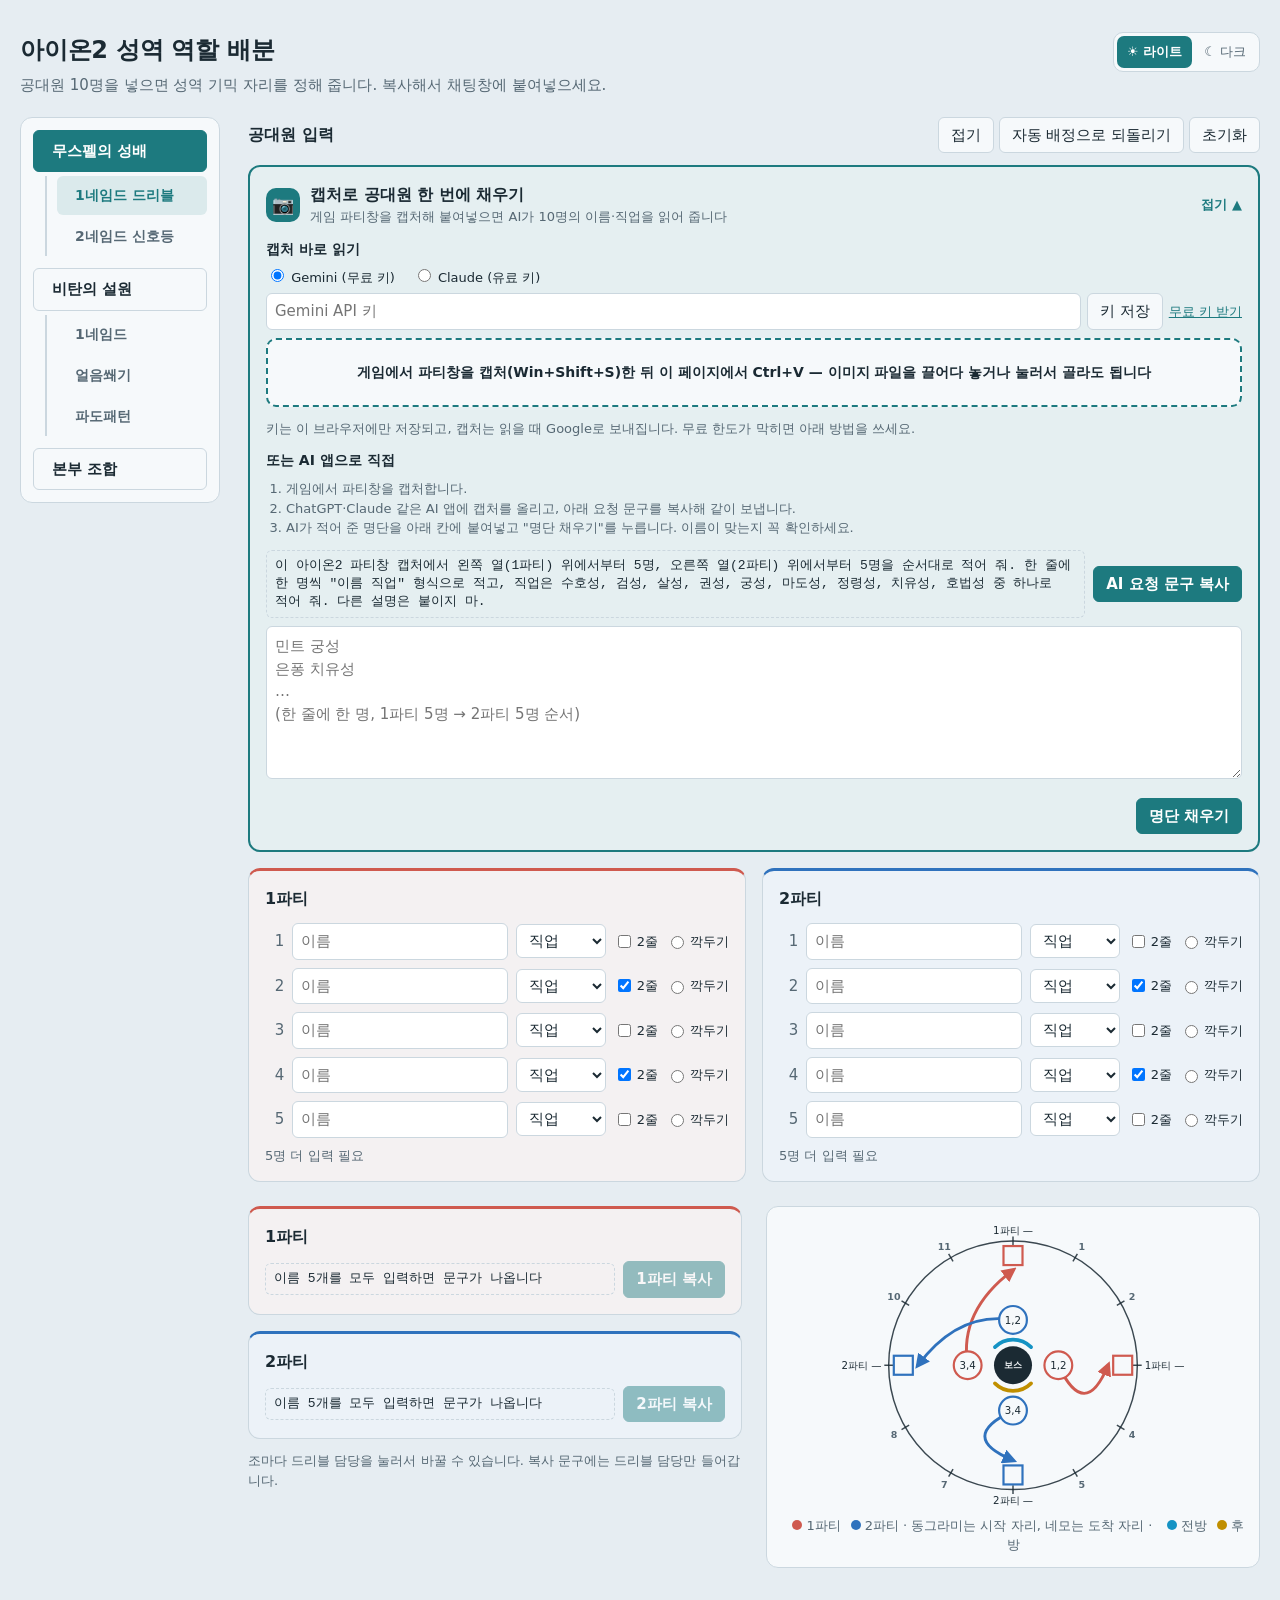
==== commit c4a25351: "AI 캡처 상자 강조, 선택 버튼 간격·휴대폰 요청 문구 칸 수정 Co-Authored-By: Claude Opus 5.5 <noreply@anthropic.com>" ====
--- a/index.html
+++ b/index.html
@@ -141,6 +141,9 @@
   .tabs.raid { display: grid; grid-template-columns: repeat(3, 1fr); }
   .tabs.raid button { padding: 9px 4px; }
   #hqView .card { padding: 16px; }
+  #promptRow { flex-wrap: wrap; }
+  #promptRow code { flex-basis: 100%; }
+  #promptRow button { margin-left: auto; }
   .theme span { display: none; }
   .theme button { padding: 6px 9px; font-size: 15px; }
 }
@@ -159,19 +162,26 @@
 svg .front { stroke: var(--front); fill: none; stroke-width: 5; stroke-linecap: round; }
 svg .back { stroke: var(--back); fill: none; stroke-width: 5; stroke-linecap: round; }
 svg .zonefill { fill: var(--line); opacity: .35; }
-.paste { margin-bottom: 16px; }
-.paste summary { cursor: pointer; font-weight: 600; }
+.paste { margin-bottom: 16px; border: 2px solid var(--accent); background: color-mix(in srgb, var(--accent) 8%, var(--card)); }
+.paste summary { cursor: pointer; font-weight: 700; font-size: 16px; display: flex; align-items: center; gap: 10px; list-style: none; }
+.paste summary::-webkit-details-marker { display: none; }
+.paste summary .cam { display: inline-grid; place-items: center; width: 34px; height: 34px; flex: none; border-radius: 10px; background: var(--accent); color: var(--accent-fg); font-size: 18px; }
+.paste summary .sub { display: block; font-size: 13px; font-weight: 400; color: var(--muted); }
+.paste summary .arrow { margin-left: auto; color: var(--accent); font-size: 13px; font-weight: 700; white-space: nowrap; }
+.paste[open] summary .arrow::after { content: '접기 ▲'; }
+.paste:not([open]) summary .arrow::after { content: '열기 ▼'; }
+.paste[open] summary { margin-bottom: 4px; }
 .paste .steps { margin: 8px 0; padding-left: 20px; font-size: 13px; color: var(--muted); }
 .paste textarea { width: 100%; margin-top: 8px; padding: 8px; border: 1px solid var(--line); border-radius: 6px;
   background: var(--field); color: var(--fg); font: inherit; resize: vertical; }
 .paste .copy .status { flex: 1; margin: 0; }
 .paste-h { font-size: 14px; margin: 12px 0 6px; }
 .keyrow { display: flex; flex-wrap: wrap; gap: 6px; align-items: center; }
-.keyrow input { flex: 1; min-width: 180px; padding: 6px 8px; border: 1px solid var(--line); border-radius: 6px; background: var(--field); color: var(--fg); font: inherit; }
+.keyrow input[type=password] { flex: 1; min-width: 180px; padding: 6px 8px; border: 1px solid var(--line); border-radius: 6px; background: var(--field); color: var(--fg); font: inherit; }
 .keyrow a { color: var(--accent); font-size: 13px; }
 .keyrow label { font-size: 13px; margin-right: 12px; }
 .keyrow + .keyrow { margin-top: 6px; }
-#shotZone { margin-top: 8px; padding: 16px; border: 2px dashed var(--line); border-radius: 8px; text-align: center; color: var(--muted); font-size: 13px; cursor: pointer; }
+#shotZone { margin-top: 8px; padding: 22px 16px; border: 2px dashed var(--accent); border-radius: 10px; background: var(--card); text-align: center; color: var(--fg); font-size: 14px; font-weight: 600; cursor: pointer; }
 #shotZone:focus, #shotZone.over { border-color: var(--accent); outline: none; }
 #shotZone img { display: block; max-width: 100%; max-height: 200px; margin: 0 auto 6px; }
 #selftest li.fail { color: var(--p1); font-weight: 600; }
@@ -253,7 +263,7 @@
   </div>
   <button type="button" class="card roster-sum" id="rosterSum" hidden></button>
   <details class="card paste" id="pasteBox">
-    <summary>명단 붙여넣기 · 캡처를 AI에게 읽혀서 한 번에 채우기</summary>
+    <summary><span class="cam" aria-hidden="true">📷</span><span>캡처로 공대원 한 번에 채우기<span class="sub">게임 파티창을 캡처해 붙여넣으면 AI가 10명의 이름·직업을 읽어 줍니다</span></span><span class="arrow" aria-hidden="true"></span></summary>
     <h3 class="paste-h">캡처 바로 읽기</h3>
     <div class="keyrow" role="radiogroup" aria-label="읽을 AI">
       <label><input type="radio" name="aiProv" value="gemini" checked> Gemini (무료 키)</label>
@@ -1680,6 +1690,8 @@
   document.title = `SELFTEST ${passed === results.length ? 'PASS' : 'FAIL'} ${passed}/${results.length}`;
 }
 
+// 공대원이 비어 있으면 캡처 상자를 펼쳐 둔다
+if (st.rows.every(r => !r.name.trim())) document.getElementById('pasteBox').open = true;
 buildInputs();
 render();
 </script>
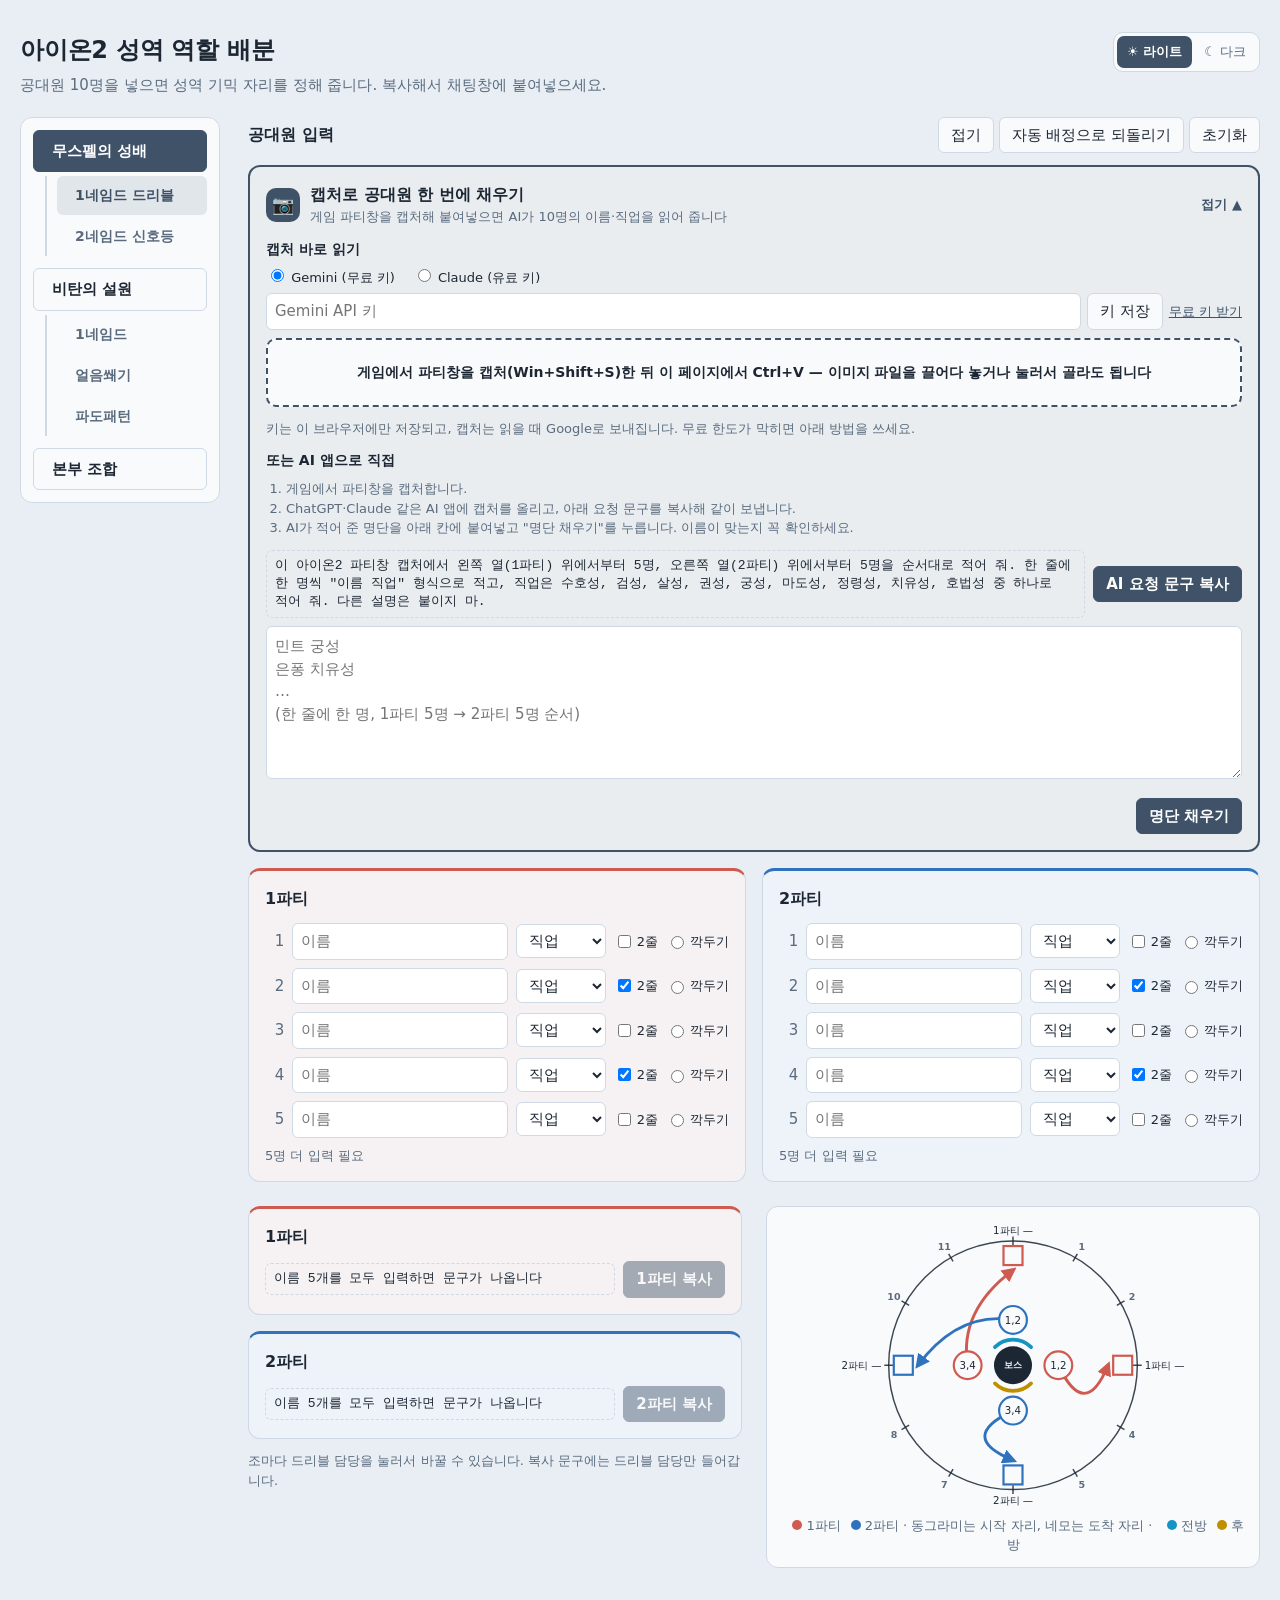
==== commit 9f9bd768: "색 조합 변경: 라이트 산안개, 다크 고딕 누아르 Co-Authored-By: Claude Opus 5.5 <noreply@anthropic.com>" ====
--- a/index.html
+++ b/index.html
@@ -8,22 +8,22 @@
 <style>
 :root {
   color-scheme: light;
-  --bg: #e6edf2; --card: #f6f9fb; --fg: #1b2a33; --muted: #566874; --line: #cbd7df;
-  --accent: #1d7a7f; --accent-fg: #ffffff; --field: #ffffff;
+  --bg: #e9eef4; --card: #f8fafc; --fg: #1d2733; --muted: #5a6b7e; --line: #cfd9e5;
+  --accent: #3f5268; --accent-fg: #ffffff; --field: #ffffff;
   --p1: #cf5a4f; --p2: #2f72bd; --two: #cf5a4f; --one: #2f72bd; --warn: #9a5f00; --front: #1593c4; --back: #c08f00;
 }
 @media (prefers-color-scheme: dark) {
   :root:not([data-theme="light"]) {
     color-scheme: dark;
-    --bg: #0c1317; --card: #142028; --fg: #e4edf1; --muted: #93a7b3; --line: #253640;
-    --accent: #5cc4bd; --accent-fg: #06221f; --field: #0e1a20;
+    --bg: #0c0a0b; --card: #1c1819; --fg: #efeced; --muted: #a8979c; --line: #3a3133;
+    --accent: #d1cfd0; --accent-fg: #1a1516; --field: #141112;
     --p1: #ff8b7f; --p2: #78b6ff; --two: #ff8b7f; --one: #78b6ff; --warn: #f0b354; --front: #5fd0ff; --back: #ffd24a;
   }
 }
 :root[data-theme="dark"] {
   color-scheme: dark;
-  --bg: #0c1317; --card: #142028; --fg: #e4edf1; --muted: #93a7b3; --line: #253640;
-  --accent: #5cc4bd; --accent-fg: #06221f; --field: #0e1a20;
+  --bg: #0c0a0b; --card: #1c1819; --fg: #efeced; --muted: #a8979c; --line: #3a3133;
+  --accent: #d1cfd0; --accent-fg: #1a1516; --field: #141112;
   --p1: #ff8b7f; --p2: #78b6ff; --two: #ff8b7f; --one: #78b6ff; --warn: #f0b354; --front: #5fd0ff; --back: #ffd24a;
 }
 * { box-sizing: border-box; }
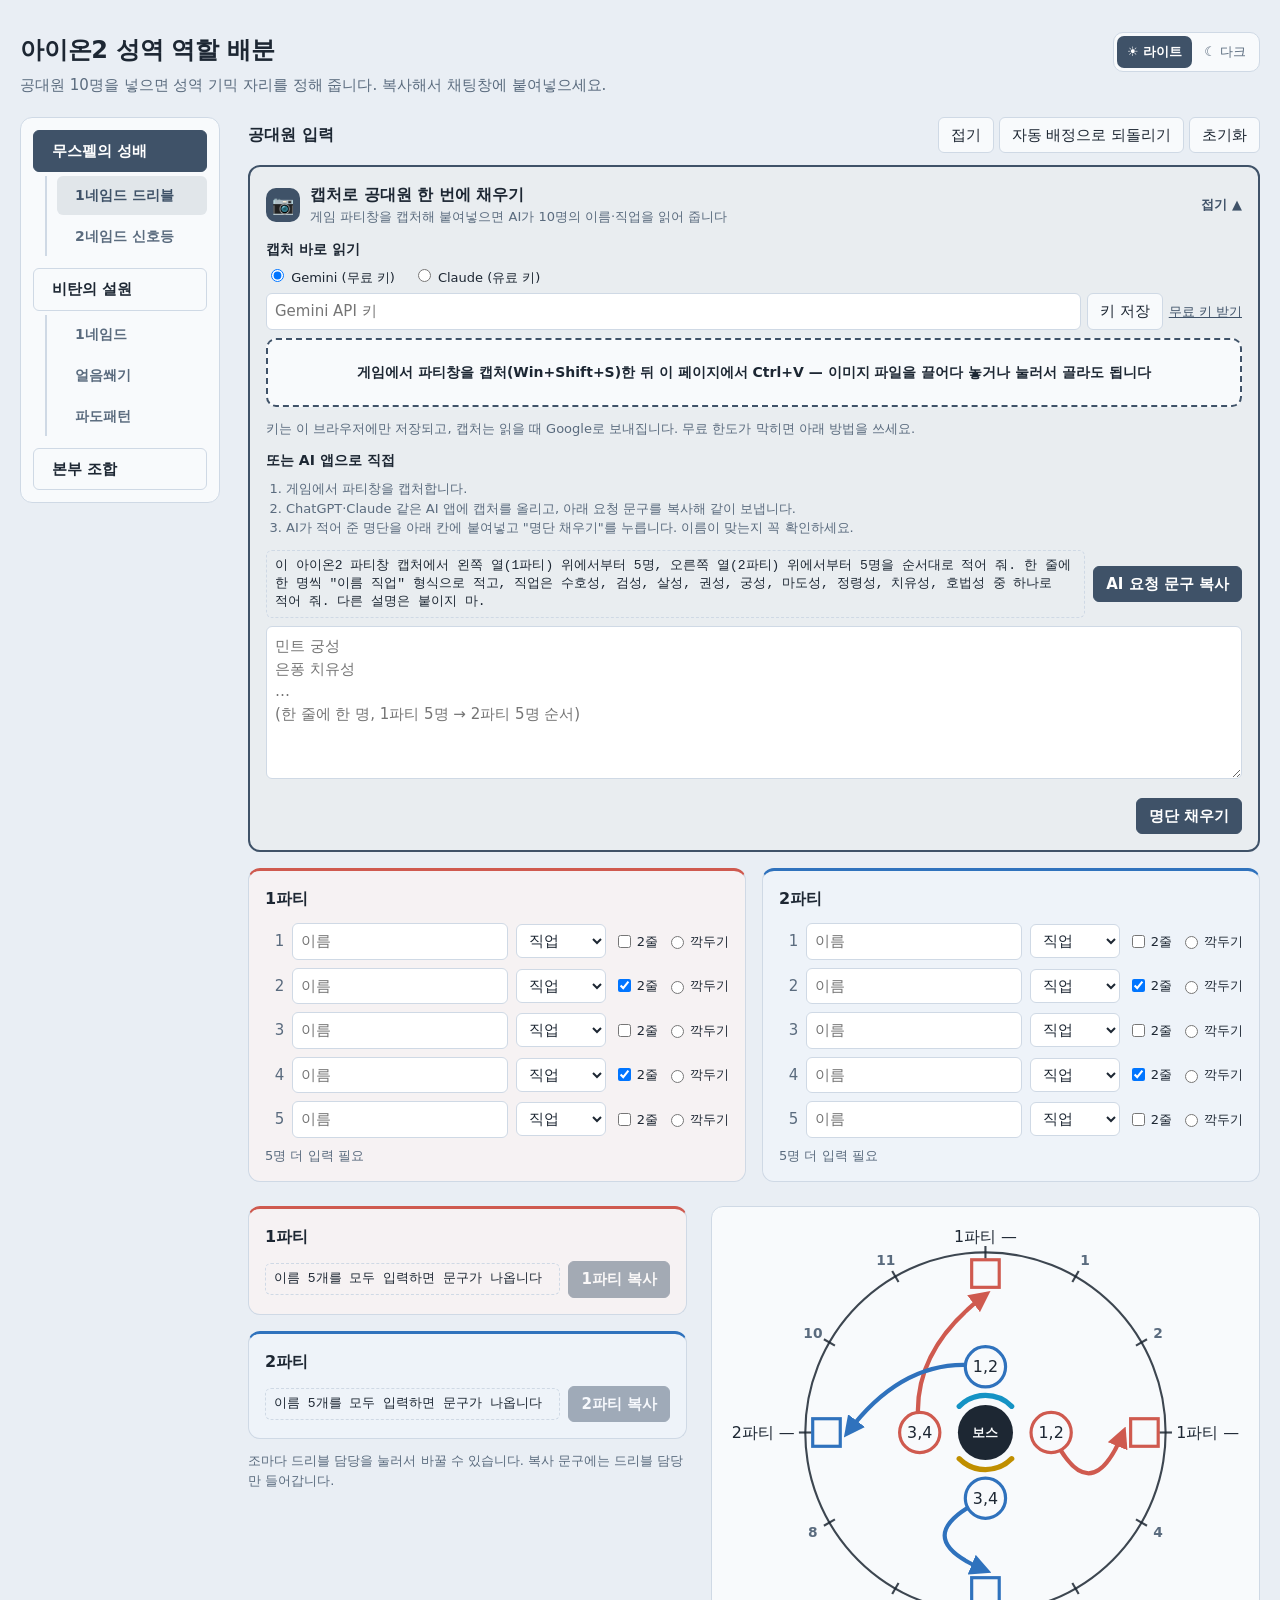
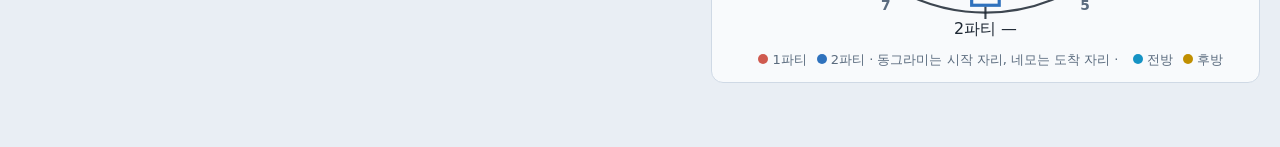
==== commit 324fa85b: "배치도 여백 자르고 크게, 본부 조합 3단계·참가자 칸 촘촘하게 Co-Authored-By: Claude Opus 5.5 <noreply@anthropic.com>" ====
--- a/index.html
+++ b/index.html
@@ -97,9 +97,11 @@
 .copy button { white-space: nowrap; }
 .hint { font-size: 13px; color: var(--muted); margin: 12px 0 0; }
 figure { margin: 20px 0 0; }
-svg { display: block; width: 100%; height: auto; max-width: 640px; margin: 0 auto; }
+svg { display: block; width: 100%; height: auto; max-width: 760px; margin: 0 auto; }
+.dtitle { margin: 0 0 4px; font-weight: 700; font-size: 16px; }
+#diagram > svg { max-width: 600px; }
 .dpair { display: grid; grid-template-columns: repeat(auto-fit, minmax(300px, 1fr)); gap: 16px; }
-svg text { fill: var(--fg); font-size: 14px; }
+svg text { fill: var(--fg); font-size: 15px; font-weight: 500; }
 svg .dim { stroke: var(--muted); opacity: .45; fill: none; }
 svg .ring { stroke: var(--fg); stroke-width: 2; fill: none; opacity: .85; }
 svg .tick { stroke: var(--fg); stroke-width: 2; opacity: .85; }
@@ -131,7 +133,7 @@
   .subnav button[aria-selected=true] { color: var(--accent); background: color-mix(in srgb, var(--accent) 12%, transparent); font-weight: 700; }
   #subBar { display: none; }
   #raidView > .bar:first-child { margin-top: 0; }
-  .stage.side-by { display: grid; grid-template-columns: minmax(0, 1fr) minmax(0, 1fr); gap: 24px; align-items: start; margin-top: 24px; }
+  .stage.side-by { display: grid; grid-template-columns: minmax(0, 1fr) minmax(0, 1.25fr); gap: 24px; align-items: start; margin-top: 24px; }
   .stage.side-by .grid { grid-template-columns: 1fr; }
   .stage.side-by figure { margin: 0; position: sticky; top: 16px; padding: 12px; border: 1px solid var(--line); border-radius: 12px; background: var(--card); }
   .stage:not(.side-by) { margin-top: 24px; }
@@ -200,13 +202,16 @@
 .hq-f button[aria-pressed=true] { background: var(--accent); color: var(--accent-fg); border-color: var(--accent); font-weight: 600; }
 .stepper { display: flex; align-items: center; gap: 10px; color: var(--fg); }
 .stepper button { width: 36px; height: 36px; padding: 0; font-size: 18px; line-height: 1; }
-.hq-person { border: 1px solid var(--line); border-radius: 10px; padding: 12px; margin-top: 12px; background: var(--field); }
+.hq-person { border: 1px solid var(--line); border-radius: 10px; padding: 10px; margin-top: 10px; background: var(--field); }
 .hq-top { display: flex; gap: 8px; align-items: center; margin-bottom: 10px; }
 .hq-top strong { min-width: 2rem; color: var(--muted); }
-.hq-chars { display: grid; grid-template-columns: repeat(auto-fit, minmax(180px, 1fr)); gap: 8px; }
+.hq-chars { display: grid; grid-template-columns: repeat(auto-fit, minmax(200px, 1fr)); gap: 8px; }
 .hq-char { border: 1px solid var(--line); border-radius: 8px; padding: 10px; display: grid; gap: 6px; align-content: start; background: var(--card); }
 .hq-char.main { border-color: var(--accent); }
 .hq-char .tag { font-weight: 600; }
+.hq-char .mainnick { min-height: 34px; display: flex; align-items: center; padding: 0 8px; font-size: 13px; color: var(--muted); border: 1px dashed var(--line); border-radius: 6px; }
+.hq-char .jp { display: grid; grid-template-columns: minmax(0, 1.1fr) minmax(0, 1fr); gap: 6px; }
+.hq-rules { margin-top: 16px; padding-top: 16px; border-top: 1px solid var(--line); }
 .hq-char .chk { color: var(--muted); }
 .hq-paste { margin-top: 12px; border: 1px solid var(--line); border-radius: 10px; padding: 12px; }
 .hq-paste summary { cursor: pointer; font-weight: 600; }
@@ -1112,7 +1117,6 @@
   const svg = sv('svg', { viewBox: '0 0 640 400', role: 'img', 'aria-label': `얼음쐐기 ${phase} 배치도` });
   svg.append(sv('circle', { cx, cy, r: 80, class: 'ring' }), sv('circle', { cx, cy, r: 160, class: 'ring' }));
   drawDial(svg, cx, cy, 160, 186, late ? [11, 2, 5, 8] : [12, 3, 6, 9]);
-  svg.append(sv('text', { x: 16, y: 30, 'font-weight': 700, 'font-size': 20 }, late ? '2-2 (50%)' : '2-1'));
   // 2-2 외부는 기둥(2·5시)과 겹치지 않게 조금 더 바깥에 둔다
   [['inner', 80, 0], ['outer', late ? 172 : 160, 4]].forEach(([side, r, base]) => CLOCK4.forEach((h0, k) => {
     const h = late && side === 'outer' ? h0 - 1 : h0, a = ((h % 12) * 30 - 90) * Math.PI / 180;
@@ -1162,8 +1166,8 @@
     svg.append(sv('text', { x, y: y0, 'text-anchor': anchor, 'font-weight': 600 }, `${p + 1}파티 ${SNOW1[p].route.replace('->', '→')}`));
     names.forEach((n, i) => svg.append(sv('text', { x, y: y0 + 18 + i * 17, 'text-anchor': anchor }, n)));
   });
-  svg.append(sv('text', { x: 16, y: 26, 'font-weight': 600 }, `메인탱커 ${c.ok ? nm(c.order[0]) : '—'} (12시·3시)`));
-  svg.append(sv('text', { x: 624, y: 26, 'text-anchor': 'end', 'font-weight': 600 }, `부탱 ${c.ok ? nm(c.order[1]) : '—'} (6시·9시)`));
+  svg.append(sv('text', { x: cx - 26, y: 12, 'text-anchor': 'end', 'font-weight': 600 }, `메인탱커 ${c.ok ? nm(c.order[0]) : '—'} (12·3시)`));
+  svg.append(sv('text', { x: cx + 26, y: 12, 'font-weight': 600 }, `부탱 ${c.ok ? nm(c.order[1]) : '—'} (6·9시)`));
   drawBoss(svg, cx, cy);
   return svg;
 }
@@ -1215,6 +1219,16 @@
     b.setAttribute('aria-selected', String(id === cur));
     return b;
   }));
+}
+
+// 배치도 둘레의 빈 여백을 잘라 낸다 (화면에 붙은 뒤에만 크기를 잴 수 있다)
+function fitDiagrams() {
+  document.querySelectorAll('#diagram svg').forEach(svg => {
+    try {
+      const b = svg.getBBox(), pad = 8;
+      if (b.width && b.height) svg.setAttribute('viewBox', `${b.x - pad} ${b.y - pad} ${b.width + pad * 2} ${b.height + pad * 2}`);
+    } catch (e) { /* 크기를 못 재면 원래 크기 */ }
+  });
 }
 
 function render() {
@@ -1243,7 +1257,7 @@
   renderFold();
   if (st.raid === 'snow' && st.snowTab === 'n1') {
     document.getElementById('tabHint').textContent = '메인탱커·부탱을 누른 뒤 다른 사람을 누르면 서로 바뀝니다. 탱 브레스 순서: ① 6시 부탱 ② 12시 메인탱커 ③ 9시 부탱 ④ 3시 메인탱커';
-    document.getElementById('diagram').replaceChildren(drawSnow1());
+    document.getElementById('diagram').replaceChildren(drawSnow1()); fitDiagrams();
     document.getElementById('caption').replaceChildren(el('span', { className: 'sw', style: 'background:var(--p1)' }), '1파티·메인탱커',
       el('span', { className: 'sw', style: 'background:var(--p2)' }), '2파티·부탱', ' · ', el('span', { className: 'sw', style: 'background:#ff8a3d' }), '온기구슬', ...markerLegend());
     return;
@@ -1253,7 +1267,7 @@
     document.getElementById('tabHint').textContent = wedge
       ? '두 사람을 차례로 누르면 자리가 서로 바뀝니다(서브 포함). 2-2(50%)에서 외부만 한 시간 앞으로 옮깁니다: 12→11시, 3→2시, 6→5시, 9→8시.'
       : '메인탱커·부탱은 1네임드와 같은 사람입니다. 메인탱커나 부탱을 누른 뒤 다른 사람을 누르면 서로 바뀝니다.';
-    document.getElementById('diagram').replaceChildren(wedge ? el('div', { className: 'dpair' }, drawWedge('2-1'), drawWedge('2-2')) : drawWave());
+    document.getElementById('diagram').replaceChildren(wedge ? el('div', { className: 'dpair' }, ...['2-1', '2-2'].map(ph => el('div', {}, el('p', { className: 'dtitle' }, ph === '2-2' ? '2-2 (50%)' : '2-1'), drawWedge(ph)))) : drawWave()); fitDiagrams();
     document.getElementById('caption').replaceChildren(...(wedge
       ? [el('span', { className: 'sw', style: 'background:var(--p1)' }), '내부', el('span', { className: 'sw', style: 'background:var(--one)' }), '외부', ...pillarLegend(), ...markerLegend()]
       : ['구역마다 인원과 이름', ...pillarLegend(), ...markerLegend()]));
@@ -1263,7 +1277,7 @@
   document.getElementById('tabHint').textContent = b1
     ? '조마다 드리블 담당을 눌러서 바꿀 수 있습니다. 복사 문구에는 드리블 담당만 들어갑니다.'
     : '같은 파티의 두 자리를 차례로 누르면 서로 바뀝니다.';
-  document.getElementById('diagram').replaceChildren(b1 ? drawBoss1(calc) : drawBoss2(calc));
+  document.getElementById('diagram').replaceChildren(b1 ? drawBoss1(calc) : drawBoss2(calc)); fitDiagrams();
   const cap = document.getElementById('caption');
   cap.replaceChildren(...(b1
     ? [el('span', { className: 'sw', style: 'background:var(--p1)' }), '1파티', el('span', { className: 'sw', style: 'background:var(--p2)' }), '2파티', ' · 동그라미는 시작 자리, 네모는 도착 자리', ...markerLegend()]
@@ -1514,7 +1528,7 @@
 }
 
 function renderHq() {
-  document.getElementById('hqView').replaceChildren(hqSettings(), hqPeople(), hqRules(), hqResults());
+  document.getElementById('hqView').replaceChildren(hqSettings(), hqPeople(), hqResults());
   hqMeta();
 }
 
@@ -1532,11 +1546,12 @@
     return b;
   };
   const step = d => el('button', { type: 'button', disabled: hq.alts + d < 0 || hq.alts + d > 5, on: { click: () => hqSetAlts(hq.alts + d) } }, d < 0 ? '−' : '+');
-  return el('section', { className: 'card' }, el('h2', {}, el('span', { className: 'step' }, '1'), '기본 설정'),
+  return el('section', { className: 'card' }, el('h2', {}, el('span', { className: 'step' }, '1'), '설정'),
     el('div', { className: 'hq-fields' },
       el('label', { className: 'hq-f' }, '성역 기준', preset),
       el('div', { className: 'hq-f' }, '파티 수', el('div', { className: 'tabs' }, partyBtn(1), partyBtn(2))),
-      el('div', { className: 'hq-f' }, '참가자당 부캐 수', el('div', { className: 'stepper' }, step(-1), el('strong', {}, `본캐 + 부캐 ${hq.alts}`), step(1)))));
+      el('div', { className: 'hq-f' }, '참가자당 부캐 수', el('div', { className: 'stepper' }, step(-1), el('strong', {}, `본캐 + 부캐 ${hq.alts}`), step(1)))),
+    ...hqRuleFields());
 }
 
 function hqPeople() {
@@ -1553,10 +1568,11 @@
     card.append(el('div', { className: 'hq-person' }, el('div', { className: 'hq-top' }, el('strong', {}, `#${i + 1}`), nick, del),
       el('div', { className: 'hq-chars' }, ...p.chars.map((c, k) => hqCharBox(c, i, k)))));
   });
+  card.append(...hqActions());
   return card;
 }
 
-let hqPasteOpen = true; // 처음엔 열어 두고, 접으면 다시 그려도 접힌 채로
+let hqPasteOpen = !hq.people.length; // 참가자가 없을 때만 펼쳐 둔다
 function hqPasteBox() {
   const ta = el('textarea', { rows: 8, spellcheck: false, placeholder: '쓰담[이슈] 궁성 1045\n검엥[이슈] 검성 475\n속담[이슈] 살성 570\n\n민트[시엘] 치유 620\n민트부[시엘] 권 590' });
   ta.setAttribute('aria-label', '참가자 명단 붙여넣기');
@@ -1570,7 +1586,7 @@
       const c = p.chars[k];
       return c ? Object.assign(hqChar(k === 0), { nick: c.nick, job: c.job, power: c.power }) : hqChar(false);
     }) }));
-    hqGames = []; hqSave(); renderHq();
+    hqGames = []; hqPasteOpen = false; hqSave(); renderHq(); // 채운 뒤에는 접는다
     const over = people.filter(p => p.chars.length > 6).length;
     const notes = [`${people.length}명을 넣었습니다(본캐 + 부캐 ${hq.alts}).`];
     if (bad.length) notes.push(`${bad.join(', ')}번째 줄은 닉네임이나 직업을 못 읽어 넣지 않았습니다.`);
@@ -1597,17 +1613,18 @@
     blur: e => { const n = parsePower(c.power); if (n) { c.power = fmtPower(n); e.target.value = c.power; hqSave(); } } } });
   power.setAttribute('aria-label', `${i + 1}번 ${label} 전투력`);
   const box = el('div', { className: 'hq-char' + (c.isMain ? ' main' : '') }, el('span', { className: 'tag' }, label));
-  if (!c.isMain) {
+  if (c.isMain) box.append(el('div', { className: 'mainnick' }, '위 닉네임'));
+  else {
     const nick = el('input', { type: 'text', value: c.nick || '', placeholder: '부캐 닉네임[서버]', maxLength: 30, autocomplete: 'off',
       on: { input: e => { c.nick = e.target.value; hqSave(); } } });
     nick.setAttribute('aria-label', `${i + 1}번 ${label} 닉네임`);
     box.append(nick);
   }
-  box.append(job, power);
+  box.append(el('div', { className: 'jp' }, job, power));
   return box;
 }
 
-function hqRules() {
+function hqRuleFields() {
   const num = (key, label) => {
     const sel = el('select', { on: { change: e => { hq[key] = Number(e.target.value); hqSave(); } } }, ...[0, 1, 2, 3].map(n => el('option', { value: String(n) }, String(n))));
     sel.value = String(hq[key]);
@@ -1616,16 +1633,18 @@
   const avg = el('input', { type: 'text', inputMode: 'decimal', value: hq.minAvg, placeholder: '예: 600k (비우면 확인 안 함)', autocomplete: 'off',
     on: { input: e => { hq.minAvg = e.target.value; hq.preset = ''; document.getElementById('hqPreset').value = ''; hqSave(); } } });
   const stack = el('input', { type: 'checkbox', checked: hq.stack, on: { change: e => { hq.stack = e.target.checked; hqSave(); } } });
+  return [el('div', { className: 'hq-fields hq-rules' }, num('minTank', '파티당 최소 탱커'), num('minSupport', '파티당 최소 서폿'), el('label', { className: 'hq-f' }, '파티 최소 평균 전투력', avg)),
+    el('p', { className: 'hq-check' }, el('label', { className: 'chk' }, stack, '본캐 한 파티에 몰아주기'))];
+}
+
+function hqActions() {
   const clear = el('button', { type: 'button', on: { click: () => {
     if (!confirm('참가자를 모두 지울까요?')) return;
     hq.people = []; hqGames = []; hqSave(); renderHq();
   } } }, '참가자 비우기');
   const go = el('button', { type: 'button', className: 'primary', disabled: !hq.people.length, on: { click: hqGenerate } }, '조합 생성');
-  return el('section', { className: 'card' }, el('h2', {}, el('span', { className: 'step' }, '3'), '배정 조건'),
-    el('div', { className: 'hq-fields' }, num('minTank', '파티당 최소 탱커'), num('minSupport', '파티당 최소 서폿'), el('label', { className: 'hq-f' }, '파티 최소 평균 전투력', avg)),
-    el('p', { className: 'hq-check' }, el('label', { className: 'chk' }, stack, '본캐 한 파티에 몰아주기')),
-    el('div', { className: 'hq-dist', id: 'hqDist' }),
-    el('div', { className: 'hq-actions' }, el('p', { className: 'status', id: 'hqStatus' }), clear, go));
+  return [el('div', { className: 'hq-dist', id: 'hqDist' }),
+    el('div', { className: 'hq-actions' }, el('p', { className: 'status', id: 'hqStatus' }), clear, go)];
 }
 
 function hqMeta() {
@@ -1648,11 +1667,12 @@
   renderHq();
   const s = document.getElementById('hqStatus');
   s.className = 'status' + (hqGames.length ? '' : ' warn');
-  s.textContent = hqGames.length ? `${hqGames.length}판으로 나눴습니다. 아래 결과를 확인하세요.` : '직업을 고른 캐릭터가 없습니다.';
+  s.textContent = hqGames.length ? `${hqGames.length}판으로 나눴습니다.` : '직업을 고른 캐릭터가 없습니다.';
+  if (hqGames.length) document.getElementById('hqResults').scrollIntoView({ behavior: 'smooth', block: 'start' });
 }
 
 function hqResults() {
-  const head = el('div', { className: 'hq-head' }, el('h2', {}, el('span', { className: 'step' }, '4'), '결과'));
+  const head = el('div', { className: 'hq-head' }, el('h2', {}, el('span', { className: 'step' }, '3'), '결과'));
   const card = el('section', { className: 'card', id: 'hqResults' }, head);
   if (!hqGames.length) { card.append(el('p', { className: 'empty' }, '참가자를 넣고 "조합 생성"을 누르면 여기에 판별 파티가 나옵니다.')); return card; }
   head.append(hqCopyBtn('전체 복사', hqAllText(hqGames)));
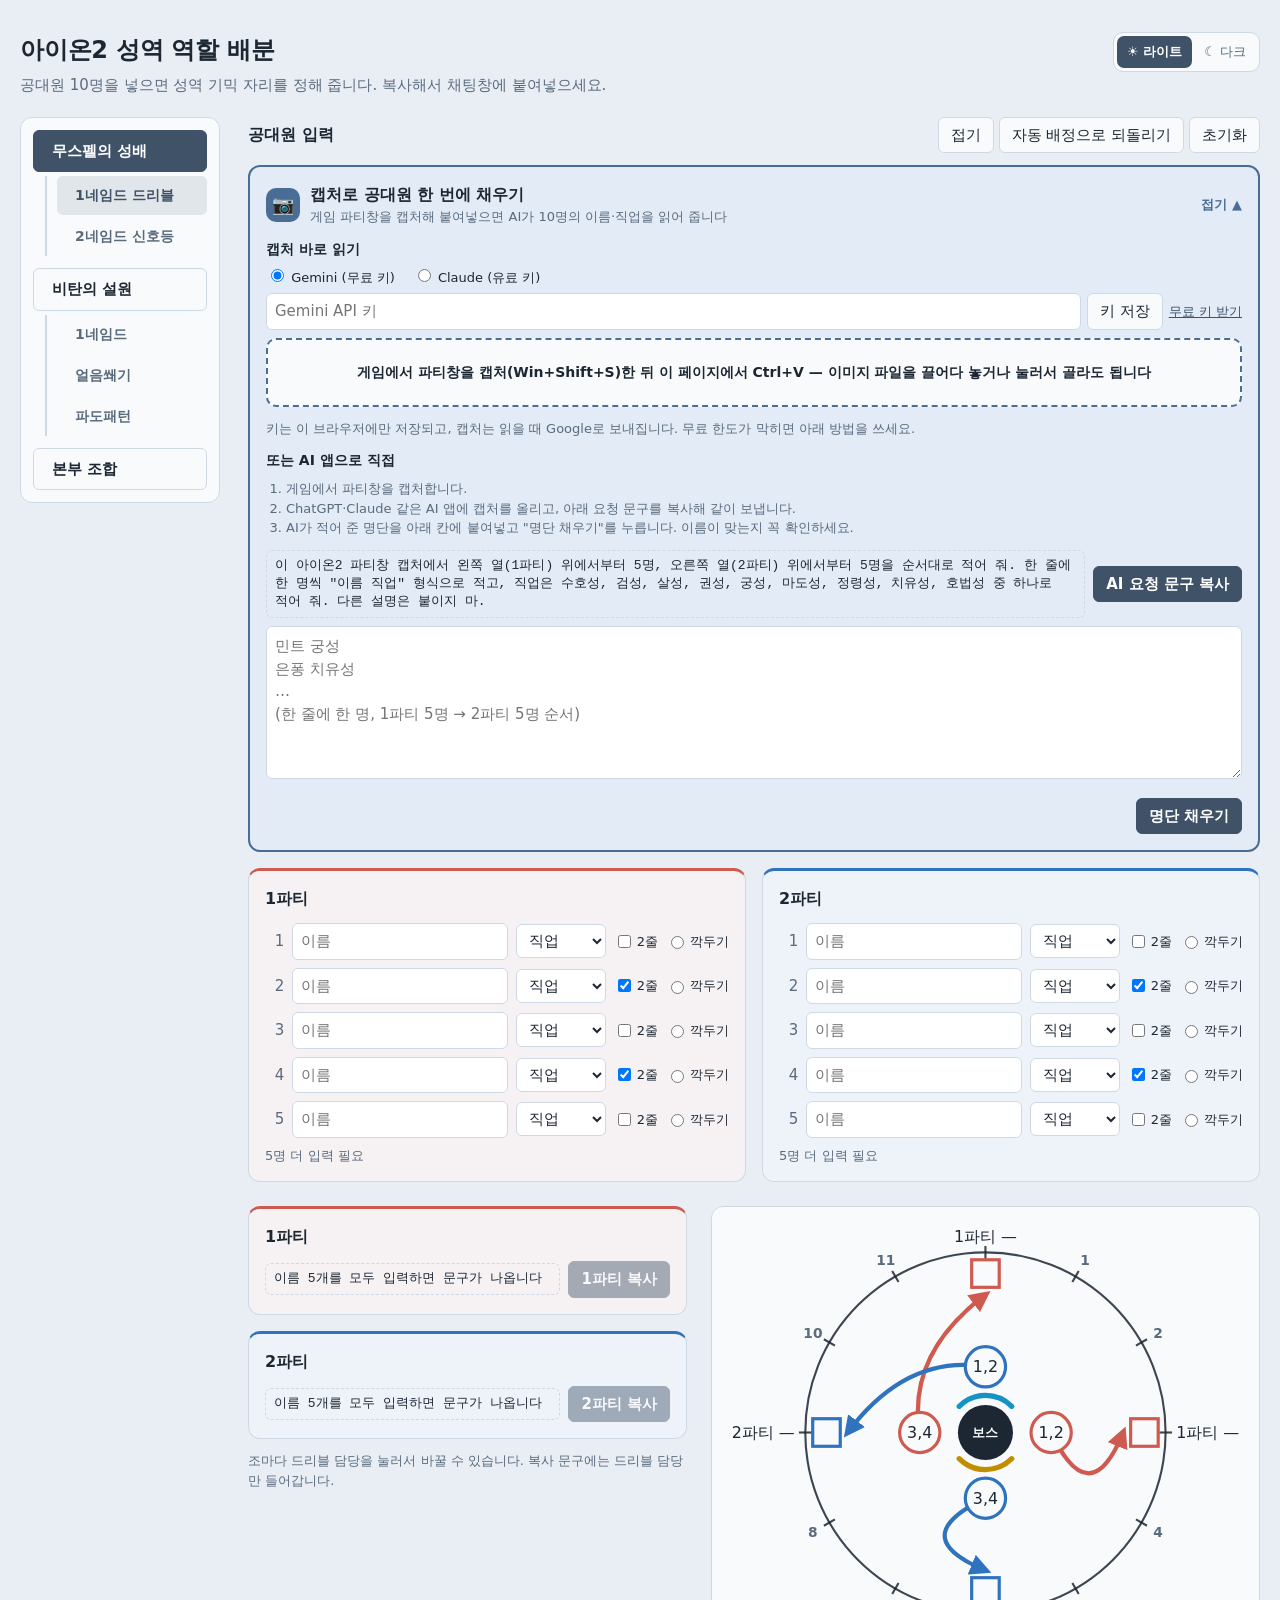
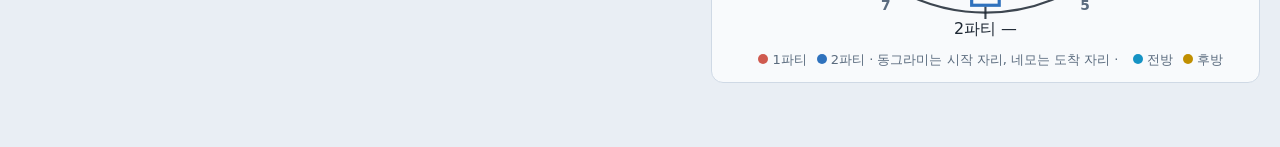
==== commit 0ce3841f: "설원 1네임드·파도 파티 5명 고정, 캡처 상자 테마별 색 Co-Authored-By: Claude Opus 5.5 <noreply@anthropic.com>" ====
--- a/index.html
+++ b/index.html
@@ -10,6 +10,7 @@
   color-scheme: light;
   --bg: #e9eef4; --card: #f8fafc; --fg: #1d2733; --muted: #5a6b7e; --line: #cfd9e5;
   --accent: #3f5268; --accent-fg: #ffffff; --field: #ffffff;
+  --cap: #4a6d96; --cap-bg: #e2ebf6; --cap-fg: #ffffff;
   --p1: #cf5a4f; --p2: #2f72bd; --two: #cf5a4f; --one: #2f72bd; --warn: #9a5f00; --front: #1593c4; --back: #c08f00;
 }
 @media (prefers-color-scheme: dark) {
@@ -17,6 +18,7 @@
     color-scheme: dark;
     --bg: #0c0a0b; --card: #1c1819; --fg: #efeced; --muted: #a8979c; --line: #3a3133;
     --accent: #d1cfd0; --accent-fg: #1a1516; --field: #141112;
+  --cap: #c9a3b2; --cap-bg: #261c21; --cap-fg: #1e1418;
     --p1: #ff8b7f; --p2: #78b6ff; --two: #ff8b7f; --one: #78b6ff; --warn: #f0b354; --front: #5fd0ff; --back: #ffd24a;
   }
 }
@@ -24,6 +26,7 @@
   color-scheme: dark;
   --bg: #0c0a0b; --card: #1c1819; --fg: #efeced; --muted: #a8979c; --line: #3a3133;
   --accent: #d1cfd0; --accent-fg: #1a1516; --field: #141112;
+  --cap: #c9a3b2; --cap-bg: #261c21; --cap-fg: #1e1418;
   --p1: #ff8b7f; --p2: #78b6ff; --two: #ff8b7f; --one: #78b6ff; --warn: #f0b354; --front: #5fd0ff; --back: #ffd24a;
 }
 * { box-sizing: border-box; }
@@ -164,12 +167,12 @@
 svg .front { stroke: var(--front); fill: none; stroke-width: 5; stroke-linecap: round; }
 svg .back { stroke: var(--back); fill: none; stroke-width: 5; stroke-linecap: round; }
 svg .zonefill { fill: var(--line); opacity: .35; }
-.paste { margin-bottom: 16px; border: 2px solid var(--accent); background: color-mix(in srgb, var(--accent) 8%, var(--card)); }
+.paste { margin-bottom: 16px; border: 2px solid var(--cap); background: var(--cap-bg); }
 .paste summary { cursor: pointer; font-weight: 700; font-size: 16px; display: flex; align-items: center; gap: 10px; list-style: none; }
 .paste summary::-webkit-details-marker { display: none; }
-.paste summary .cam { display: inline-grid; place-items: center; width: 34px; height: 34px; flex: none; border-radius: 10px; background: var(--accent); color: var(--accent-fg); font-size: 18px; }
+.paste summary .cam { display: inline-grid; place-items: center; width: 34px; height: 34px; flex: none; border-radius: 10px; background: var(--cap); color: var(--cap-fg); font-size: 18px; }
 .paste summary .sub { display: block; font-size: 13px; font-weight: 400; color: var(--muted); }
-.paste summary .arrow { margin-left: auto; color: var(--accent); font-size: 13px; font-weight: 700; white-space: nowrap; }
+.paste summary .arrow { margin-left: auto; color: var(--cap); font-size: 13px; font-weight: 700; white-space: nowrap; }
 .paste[open] summary .arrow::after { content: '접기 ▲'; }
 .paste:not([open]) summary .arrow::after { content: '열기 ▼'; }
 .paste[open] summary { margin-bottom: 4px; }
@@ -183,8 +186,8 @@
 .keyrow a { color: var(--accent); font-size: 13px; }
 .keyrow label { font-size: 13px; margin-right: 12px; }
 .keyrow + .keyrow { margin-top: 6px; }
-#shotZone { margin-top: 8px; padding: 22px 16px; border: 2px dashed var(--accent); border-radius: 10px; background: var(--card); text-align: center; color: var(--fg); font-size: 14px; font-weight: 600; cursor: pointer; }
-#shotZone:focus, #shotZone.over { border-color: var(--accent); outline: none; }
+#shotZone { margin-top: 8px; padding: 22px 16px; border: 2px dashed var(--cap); border-radius: 10px; background: var(--card); text-align: center; color: var(--fg); font-size: 14px; font-weight: 600; cursor: pointer; }
+#shotZone:focus, #shotZone.over { border-style: solid; outline: none; }
 #shotZone img { display: block; max-width: 100%; max-height: 200px; margin: 0 auto 6px; }
 #selftest li.fail { color: var(--p1); font-weight: 600; }
 #hqView:not([hidden]) { display: grid; gap: 16px; }
@@ -435,18 +438,23 @@
 
 // 1네임드 order: [메인탱커, 부탱, 나머지 8명(줄 순서)] — 수호성 → 검성 순
 const TANK_JOBS = ['수호성', '검성'];
+// 파티는 5명씩 고정: 메인탱커는 1파티에서, 부탱은 2파티에서 수호성 → 검성 순으로 고른다. 없으면 그 파티 첫 줄
 function autoSnow1(rows) {
-  const cands = TANK_JOBS.flatMap(j => ALL.filter(i => rows[i].job === j));
-  const tanks = cands.slice(0, 2);
-  const short = tanks.length < 2;
-  ALL.forEach(i => { if (tanks.length < 2 && !tanks.includes(i)) tanks.push(i); });
+  let short = false;
+  const tanks = [0, 1].map(p => {
+    const idx = IDX.map(i => p * 5 + i), t = TANK_JOBS.flatMap(j => idx.filter(i => rows[i].job === j))[0];
+    if (t === undefined) { short = true; return idx[0]; }
+    return t;
+  });
   return { order: tanks.concat(ALL.filter(i => !tanks.includes(i))), short };
 }
 
 function computeSnow1(st) {
   const missing = namesMissing(st);
   if (missing) return { ok: false, missing };
-  const auto = autoSnow1(st.rows), manual = isPerm(st.snow1, 10);
+  const auto = autoSnow1(st.rows);
+  // 직접 바꾼 순서도 메인탱커는 1파티, 부탱은 2파티일 때만 쓴다 (예전 저장값 보호)
+  const manual = isPerm(st.snow1, 10) && st.snow1[0] < 5 && st.snow1[1] >= 5;
   const order = manual ? st.snow1 : auto.order;
   const rest = order.slice(2);
   return { ok: true, order, short: manual ? false : auto.short, groups: [rest.filter(i => i < 5), rest.filter(i => i >= 5)] };
@@ -743,9 +751,12 @@
   st = snow(['검성', '궁성', '수호성', '마도성', '치유성', '수호성', '정령성', '권성', '궁성', '호법성']);
   eq('설원 1넴: 수호성 둘이 메인탱커·부탱', autoSnow1(st.rows), { order: [2, 5, 0, 1, 3, 4, 6, 7, 8, 9], short: false });
   st = snow(['검성', '궁성', '살성', '마도성', '치유성', '수호성', '정령성', '권성', '궁성', '검성']);
-  eq('설원 1넴: 수호성 하나면 검성이 부탱', autoSnow1(st.rows), { order: [5, 0, 1, 2, 3, 4, 6, 7, 8, 9], short: false });
+  eq('설원 1넴: 1파티는 수호성 없으면 검성이 메인탱커', autoSnow1(st.rows), { order: [0, 5, 1, 2, 3, 4, 6, 7, 8, 9], short: false });
   st = snow(['궁성', '궁성', '살성', '마도성', '치유성', '수호성', '정령성', '권성', '궁성', '호법성']);
-  eq('설원 1넴: 후보 부족 → 첫 줄로 채우고 알림', autoSnow1(st.rows), { order: [5, 0, 1, 2, 3, 4, 6, 7, 8, 9], short: true });
+  eq('설원 1넴: 1파티에 탱커 없음 → 1파티 첫 줄, 알림', autoSnow1(st.rows), { order: [0, 5, 1, 2, 3, 4, 6, 7, 8, 9], short: true });
+  st = snow(['수호성', '수호성', '살성', '마도성', '치유성', '궁성', '정령성', '권성', '궁성', '호법성']);
+  eq('설원 1넴: 탱커가 1파티에만 둘이어도 파티는 5명씩', [autoSnow1(st.rows).order.slice(0, 2), computeSnow1(Object.assign(st, { rows: st.rows.map((r, i) => ({ ...r, name: 'n' + i })) })).groups.map(g => g.length)],
+    [[0, 5], [4, 4]]);
   st = snow(['검성', '궁성', '수호성', '마도성', '치유성', '수호성', '정령성', '권성', '궁성', '호법성']);
   st.rows.forEach((r, i) => { r.name = ['가가', '나나', '다다', '라라', '마마', '바바', '사사', '아아', '자자', '차차'][i]; });
   eq('설원 1넴: 파티별 문구', [textSnow1(st, 0), textSnow1(st, 1)],
@@ -753,8 +764,10 @@
   st = blankState(); st.rows.forEach((r, i) => { r.name = ['가가', '나나', '다다', '라라', '마마', '바바', '사사', '아아', '자자', '차차'][i]; });
   st.rows.forEach((r, i) => { r.job = ['검성', '궁성', '수호성', '마도성', '치유성', '수호성', '정령성', '권성', '궁성', '호법성'][i]; });
   eq('파도: 메인탱커·부탱·파티', textWave(st), '[파도] 1시 메인탱커 다다 / 5시 2파티 사사, 아아, 자자, 차차 / 7시 부탱 바바 / 11시 1파티 가가, 나나, 라라, 마마');
+  st.snow1 = [0, 5, 2, 1, 3, 4, 6, 7, 8, 9];
+  eq('파도: 1넴에서 바꾼 메인탱커를 따름', textWave(st), '[파도] 1시 메인탱커 가가 / 5시 2파티 사사, 아아, 자자, 차차 / 7시 부탱 바바 / 11시 1파티 다다, 나나, 라라, 마마');
   st.snow1 = [5, 2, 0, 1, 3, 4, 6, 7, 8, 9];
-  eq('파도: 1넴에서 바꾼 메인탱커를 따름', textWave(st), '[파도] 1시 메인탱커 바바 / 5시 2파티 사사, 아아, 자자, 차차 / 7시 부탱 다다 / 11시 1파티 가가, 나나, 라라, 마마');
+  eq('파도: 파티를 넘는 예전 저장값은 무시', textWave(st), '[파도] 1시 메인탱커 다다 / 5시 2파티 사사, 아아, 자자, 차차 / 7시 부탱 바바 / 11시 1파티 가가, 나나, 라라, 마마');
 
   // 명단 붙여넣기
   eq('명단: 번호·머리줄·구분 기호', parseRoster('1파티\n1. 민트 궁성\n2) 은퐁 - 치유성\n2파티\n홍권보[이스] 검성\n배술 (호법성)\n아노코\n'),
@@ -956,6 +969,8 @@
 function pickSnow(list, k) {
   if (snowPick && snowPick.list === list && snowPick.k !== k) {
     const next = ({ wedge: computeWedge, snow1: computeSnow1 })[list](st).order.slice();
+    // 1네임드·파도는 파티가 고정이라 같은 파티 사람끼리만 바꾼다
+    if (list === 'snow1' && (next[snowPick.k] < 5) !== (next[k] < 5)) { snowPick = { list, k }; render(); return; }
     [next[snowPick.k], next[k]] = [next[k], next[snowPick.k]];
     st[list] = next; snowPick = null;
   } else {
@@ -978,7 +993,7 @@
     card.append(copyRow(p, textSnow1(st, p), `${p + 1}파티 복사`, empty));
     host.append(card);
   });
-  if (c.ok && c.short) showNote('수호성·검성이 2명보다 적어 다른 직업을 탱커로 넣었습니다. 눌러서 바꿔 주세요.');
+  if (c.ok && c.short) showNote('수호성·검성이 없는 파티는 첫 번째 사람을 탱커로 넣었습니다. 같은 파티 안에서 눌러서 바꿔 주세요.');
 }
 
 function renderWedge(host) {
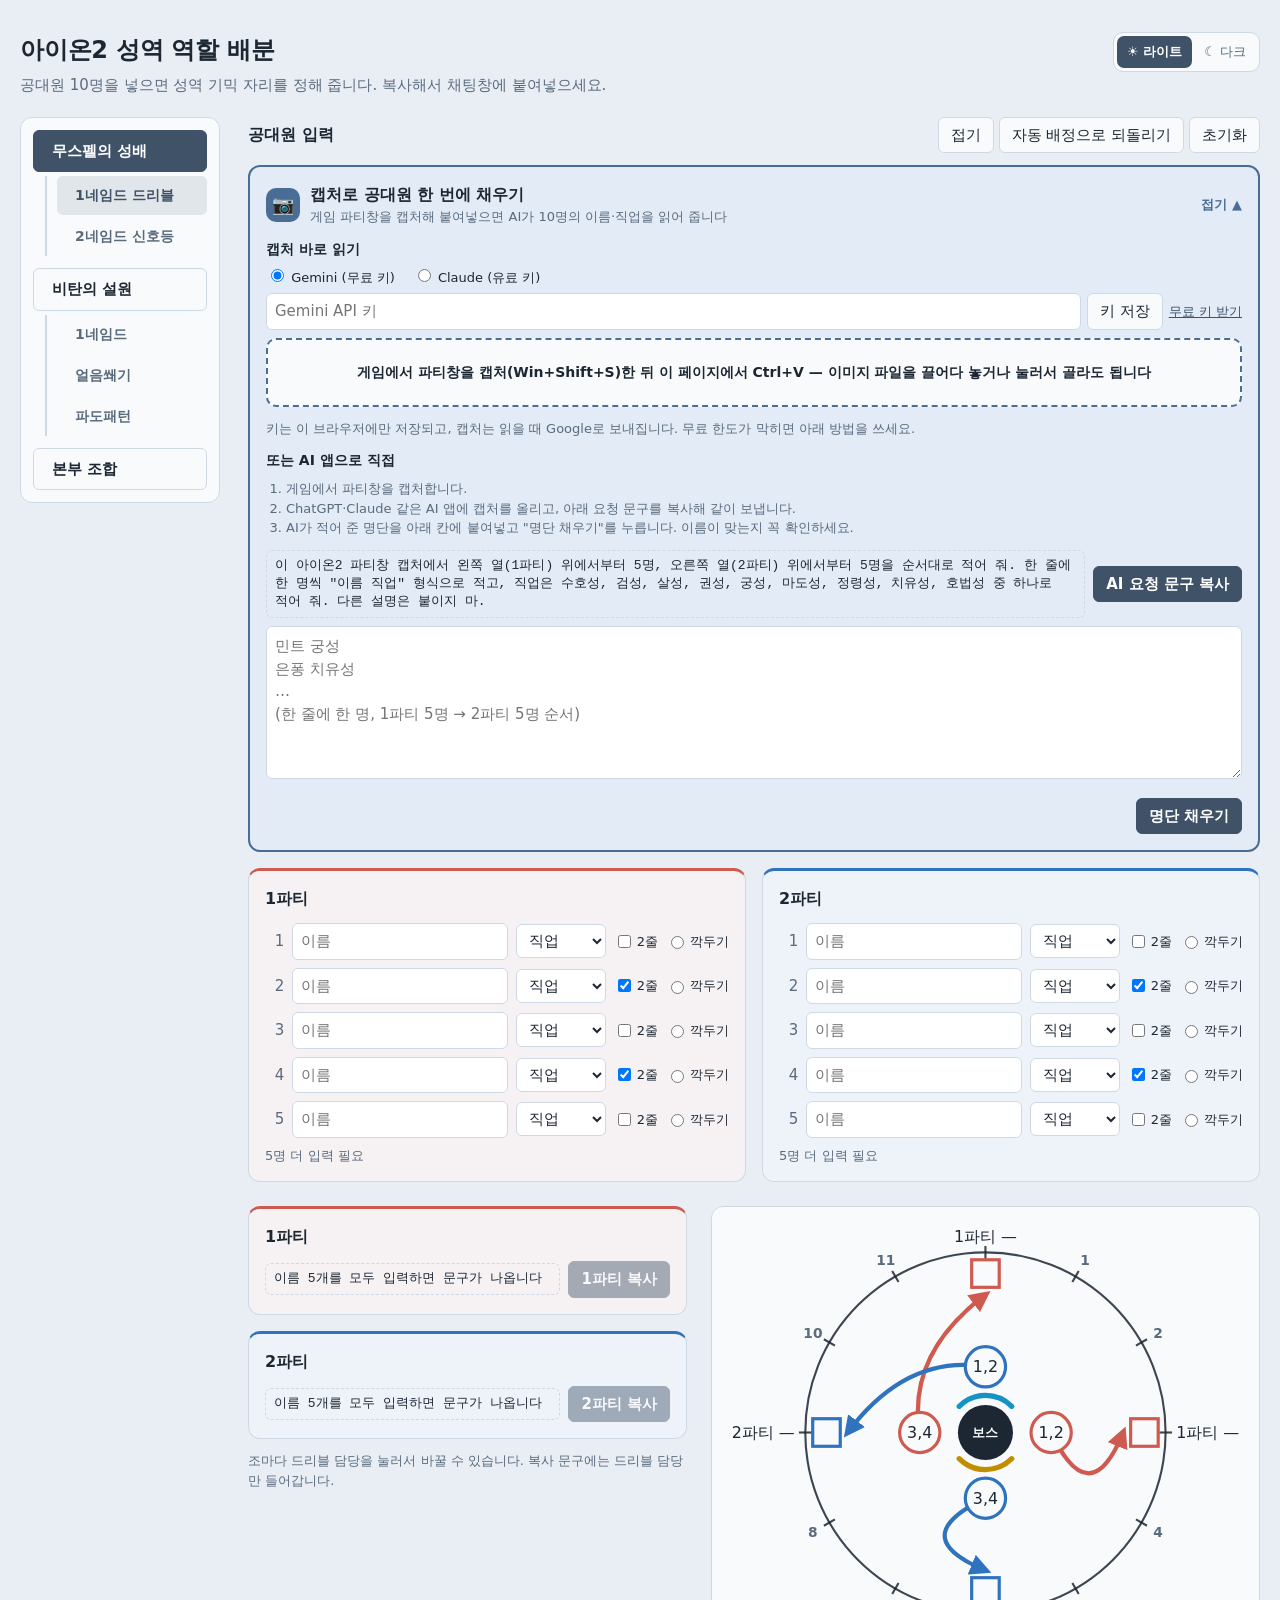
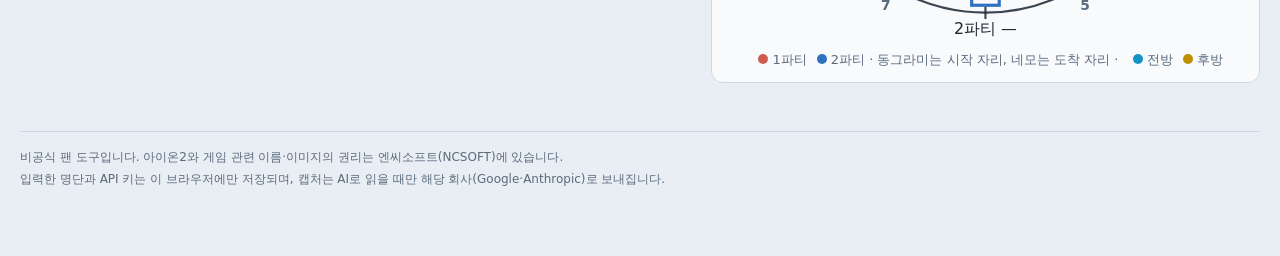
==== commit 24b6b38b: "링크 미리보기·파비콘·비공식 팬 도구 고지 Co-Authored-By: Claude Opus 5.5 <noreply@anthropic.com>" ====
--- a/index.html
+++ b/index.html
@@ -4,6 +4,19 @@
 <meta charset="utf-8">
 <meta name="viewport" content="width=device-width, initial-scale=1">
 <title>아이온2 성역 역할 배분</title>
+<meta name="description" content="아이온2 성역(무스펠의 성배·비탄의 설원) 공대원 10명을 넣으면 기믹 자리를 정하고 파티별 문구를 채팅창에 복사합니다. 본캐·부캐 본부 조합도 지원하는 비공식 팬 도구.">
+<link rel="icon" href="favicon.svg" type="image/svg+xml">
+<link rel="apple-touch-icon" href="apple-touch-icon.png">
+<meta property="og:type" content="website">
+<meta property="og:site_name" content="아이온2 성역 역할 배분">
+<meta property="og:title" content="아이온2 성역 역할 배분">
+<meta property="og:description" content="아이온2 성역(무스펠의 성배·비탄의 설원) 공대원 10명을 넣으면 기믹 자리를 정하고 파티별 문구를 채팅창에 복사합니다. 본캐·부캐 본부 조합도 지원하는 비공식 팬 도구.">
+<meta property="og:url" content="https://caster202-lang.github.io/aion2-raid-roles/">
+<meta property="og:image" content="https://caster202-lang.github.io/aion2-raid-roles/og.png">
+<meta property="og:image:width" content="1200">
+<meta property="og:image:height" content="630">
+<meta property="og:locale" content="ko_KR">
+<meta name="twitter:card" content="summary_large_image">
 <script>try { const t = localStorage.getItem('aion2-theme'); if (t === 'light' || t === 'dark') document.documentElement.dataset.theme = t; } catch (e) { /* 저장 불가 */ }</script>
 <style>
 :root {
@@ -31,6 +44,8 @@
 }
 * { box-sizing: border-box; }
 [hidden] { display: none !important; }
+.foot { margin-top: 48px; padding-top: 16px; border-top: 1px solid var(--line); font-size: 12px; color: var(--muted); }
+.foot p { margin: 0 0 4px; }
 body { margin: 0; background: var(--bg); color: var(--fg);
   font: 15px/1.5 "Pretendard", "Noto Sans KR", "Malgun Gothic", system-ui, sans-serif; }
 main { max-width: 1000px; margin: 0 auto; padding: 32px 20px 64px; }
@@ -318,6 +333,10 @@
   </div>
   </div>
   </div>
+  <footer class="foot">
+    <p>비공식 팬 도구입니다. 아이온2와 게임 관련 이름·이미지의 권리는 엔씨소프트(NCSOFT)에 있습니다.</p>
+    <p>입력한 명단과 API 키는 이 브라우저에만 저장되며, 캡처는 AI로 읽을 때만 해당 회사(Google·Anthropic)로 보내집니다.</p>
+  </footer>
 </main>
 
 <script>
@@ -475,11 +494,9 @@
   return { ok: true, order: c.order, zones: [[c.order[0]], c.groups[1], [c.order[1]], c.groups[0]] };
 }
 
-function textWave(st) {
-  const c = computeWave(st);
-  if (!c.ok) return null;
-  return '[파도] ' + c.zones.map((z, i) => z.length ? `${WAVE_ZONES[i]} ${z.map(g => st.rows[g].name.trim()).join(', ')}` : null)
-    .filter(Boolean).join(' / ');
+// 파도패턴 복사는 이름 없이 자리만: 1시 메인탱커 → 11시 1파티 → 7시 부탱 → 5시 2파티
+function textWave() {
+  return '[파도] ' + [0, 3, 2, 1].map(i => WAVE_ZONES[i]).join(' / ');
 }
 
 /* ---------- 명단 붙여넣기 ---------- */
@@ -763,11 +780,12 @@
     ['[1넴] 9시->12시 가가, 나나, 라라, 마마 / 메인탱커 다다', '[1넴] 3시->6시 사사, 아아, 자자, 차차 / 부탱 바바']);
   st = blankState(); st.rows.forEach((r, i) => { r.name = ['가가', '나나', '다다', '라라', '마마', '바바', '사사', '아아', '자자', '차차'][i]; });
   st.rows.forEach((r, i) => { r.job = ['검성', '궁성', '수호성', '마도성', '치유성', '수호성', '정령성', '권성', '궁성', '호법성'][i]; });
-  eq('파도: 메인탱커·부탱·파티', textWave(st), '[파도] 1시 메인탱커 다다 / 5시 2파티 사사, 아아, 자자, 차차 / 7시 부탱 바바 / 11시 1파티 가가, 나나, 라라, 마마');
+  eq('파도: 복사 문구는 자리만', textWave(), '[파도] 1시 메인탱커 / 11시 1파티 / 7시 부탱 / 5시 2파티');
+  eq('파도: 구역 인원 1-4-1-4', computeWave(st).zones.map(z => z.map(g => st.rows[g].name)), [['다다'], ['사사', '아아', '자자', '차차'], ['바바'], ['가가', '나나', '라라', '마마']]);
   st.snow1 = [0, 5, 2, 1, 3, 4, 6, 7, 8, 9];
-  eq('파도: 1넴에서 바꾼 메인탱커를 따름', textWave(st), '[파도] 1시 메인탱커 가가 / 5시 2파티 사사, 아아, 자자, 차차 / 7시 부탱 바바 / 11시 1파티 다다, 나나, 라라, 마마');
+  eq('파도: 1넴에서 바꾼 메인탱커를 따름', computeWave(st).zones[0].map(g => st.rows[g].name), ['가가']);
   st.snow1 = [5, 2, 0, 1, 3, 4, 6, 7, 8, 9];
-  eq('파도: 파티를 넘는 예전 저장값은 무시', textWave(st), '[파도] 1시 메인탱커 다다 / 5시 2파티 사사, 아아, 자자, 차차 / 7시 부탱 바바 / 11시 1파티 가가, 나나, 라라, 마마');
+  eq('파도: 파티를 넘는 예전 저장값은 무시', computeWave(st).zones[0].map(g => st.rows[g].name), ['다다']);
 
   // 명단 붙여넣기
   eq('명단: 번호·머리줄·구분 기호', parseRoster('1파티\n1. 민트 궁성\n2) 은퐁 - 치유성\n2파티\n홍권보[이스] 검성\n배술 (호법성)\n아노코\n'),
@@ -1130,20 +1148,22 @@
 function drawWedge(phase) {
   const cx = 320, cy = 200, c = computeWedge(st), late = phase === '2-2';
   const svg = sv('svg', { viewBox: '0 0 640 400', role: 'img', 'aria-label': `얼음쐐기 ${phase} 배치도` });
-  svg.append(sv('circle', { cx, cy, r: 80, class: 'ring' }), sv('circle', { cx, cy, r: 160, class: 'ring' }));
-  drawDial(svg, cx, cy, 160, 186, late ? [11, 2, 5, 8] : [12, 3, 6, 9]);
+  svg.append(sv('circle', { cx, cy, r: 80, class: 'ring' }), sv('circle', { cx, cy, r: 215, class: 'ring' }));
+  drawDial(svg, cx, cy, 215, 241, late ? [11, 2, 5, 8] : [12, 3, 6, 9]);
   // 2-2 외부는 기둥(2·5시)과 겹치지 않게 조금 더 바깥에 둔다
-  [['inner', 80, 0], ['outer', late ? 172 : 160, 4]].forEach(([side, r, base]) => CLOCK4.forEach((h0, k) => {
+  [['inner', 80, 0], ['outer', late ? 227 : 215, 4]].forEach(([side, r, base]) => CLOCK4.forEach((h0, k) => {
     const h = late && side === 'outer' ? h0 - 1 : h0, a = ((h % 12) * 30 - 90) * Math.PI / 180;
     const x = cx + r * Math.cos(a), y = cy + r * Math.sin(a);
     svg.append(sv('circle', { cx: x, cy: y, r: 10, class: `mark ${side}` }));
     const name = c.ok ? st.rows[c.order[base + k]].name.trim() : '—';
-    // 내부 3·9시 이름표는 점 위에서 바깥쪽으로 써서 외부 3·9시 이름과 보스 마커에 겹치지 않게 한다
-    const lab = side === 'inner' && (h === 3 || h === 9)
-      ? { x: h === 3 ? x - 8 : x + 8, y: y - 18, 'text-anchor': h === 3 ? 'start' : 'end' } : placeLabel(h, x, y, 16);
-    svg.append(sv('text', lab, `${side === 'inner' ? '내' : '외'} ${h}시 ${name}`));
+    // 내부 3·9시 이름표는 점 바깥쪽 옆(안쪽 원과 바깥 원 사이)에 두 줄로 쓴다
+    if (side === 'inner' && (h === 3 || h === 9)) {
+      const t = sv('text', { 'text-anchor': h === 3 ? 'start' : 'end' }), tx = h === 3 ? x + 15 : x - 15;
+      t.append(sv('tspan', { x: tx, y: y - 3 }, `내 ${h}시`), sv('tspan', { x: tx, y: y + 15 }, name));
+      svg.append(t);
+    } else svg.append(sv('text', placeLabel(h, x, y, 16), `${side === 'inner' ? '내' : '외'} ${h}시 ${name}`));
   }));
-  drawPillars(svg, cx, cy, 139);
+  drawPillars(svg, cx, cy, 190);
   drawBoss(svg, cx, cy);
   return svg;
 }
@@ -1193,9 +1213,10 @@
   svg.append(sv('line', { x1: cx - R, y1: cy, x2: cx + R, y2: cy, class: 'dim' }), sv('line', { x1: cx, y1: cy - R, x2: cx, y2: cy + R, class: 'dim' }));
   drawDial(svg, cx, cy, R, 190, []);
   [[1, -1], [1, 1], [-1, 1], [-1, -1]].forEach(([sx, sy], z) => {
-    const x = cx + sx * 85, y = sy < 0 ? cy - 105 : cy + 40; // 아래 구역은 위로 올려 5·7시 기둥 번호를 가리지 않게
+    // 구역 이름과 명단 묶음을 사분면 가운데에 두되 큰 원·기둥에 닿지 않게 안쪽(가로 70, 세로 75)으로
+    const names = c.ok ? c.zones[z] : [], x = cx + sx * 70, y = cy + sy * 75 - names.length * 17 / 2 + 5;
     svg.append(sv('text', { x, y, 'text-anchor': 'middle', 'font-weight': 600 }, WAVE_ZONES[z]));
-    (c.ok ? c.zones[z] : []).forEach((g, i) => svg.append(sv('text', { x, y: y + 20 + i * 17, 'text-anchor': 'middle' }, st.rows[g].name.trim())));
+    names.forEach((g, i) => svg.append(sv('text', { x, y: y + 20 + i * 17, 'text-anchor': 'middle' }, st.rows[g].name.trim())));
   });
   drawPillars(svg, cx, cy, R);
   drawBoss(svg, cx, cy);
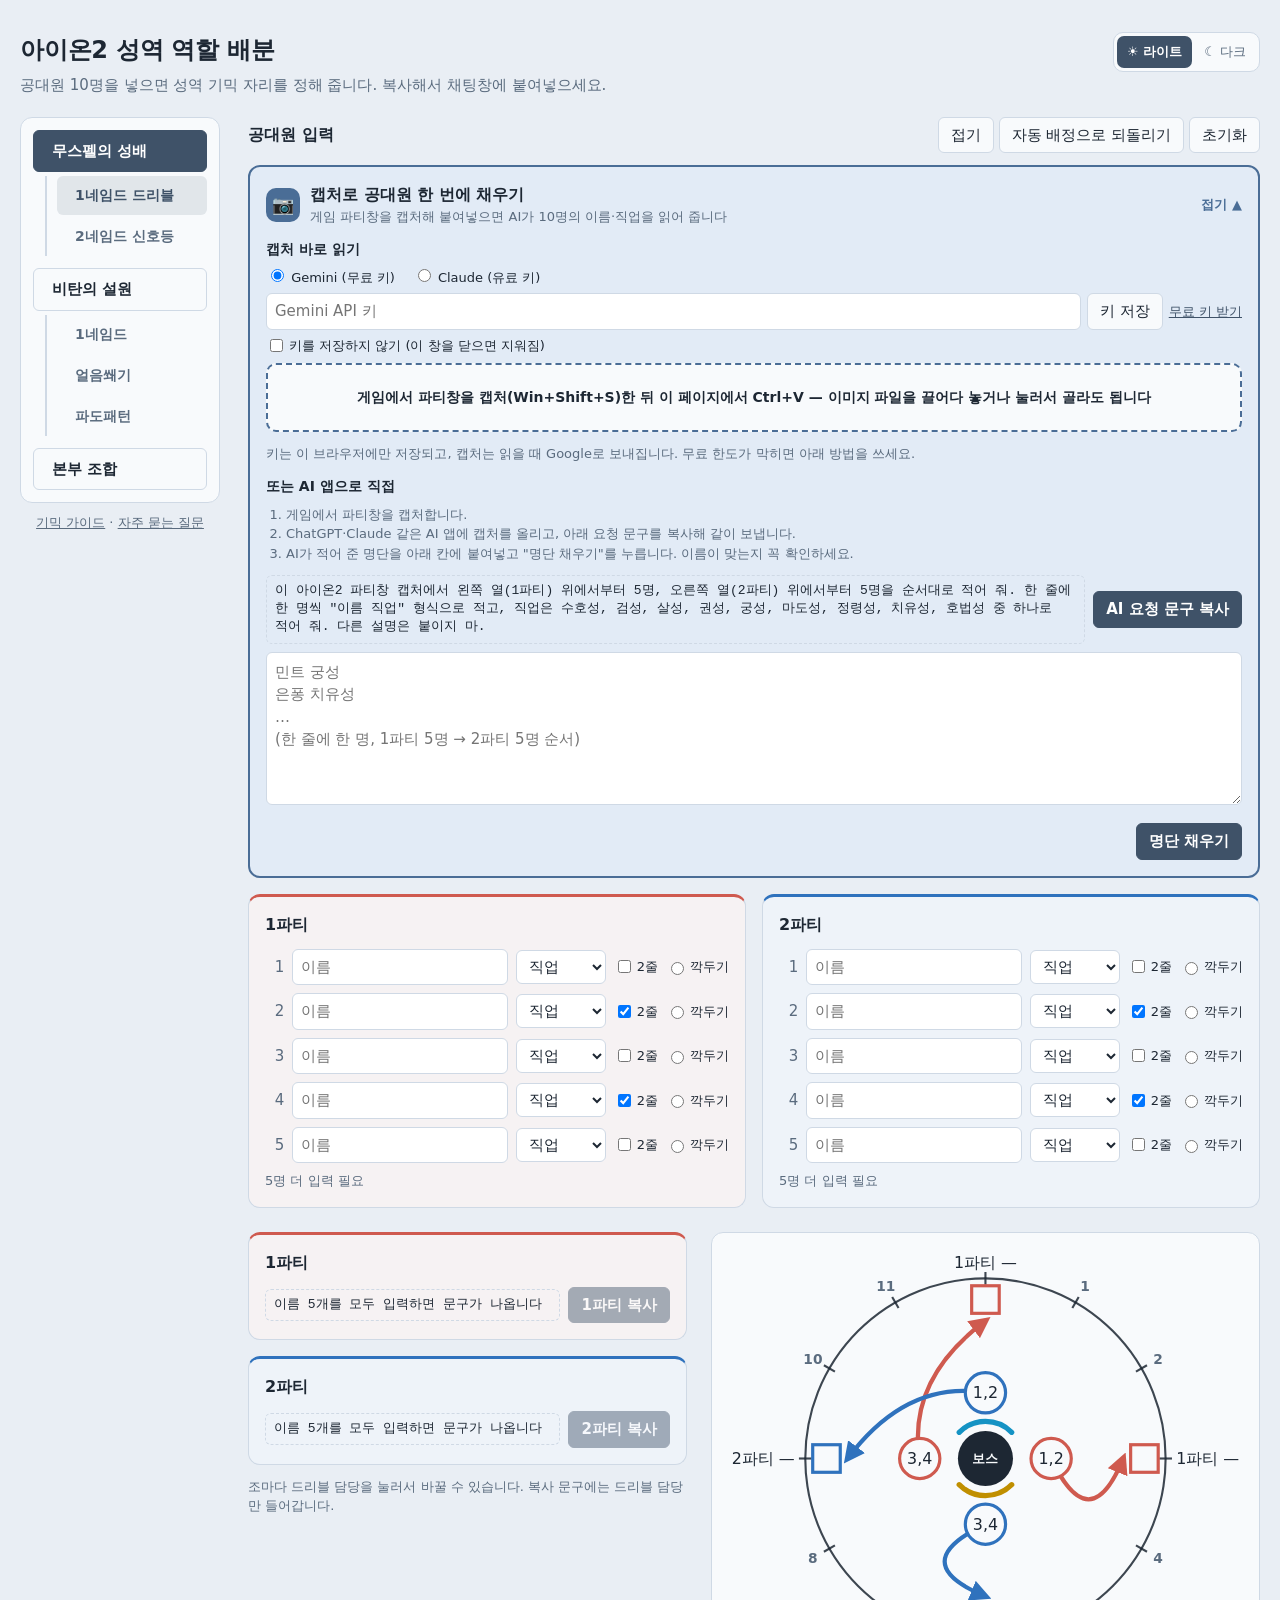
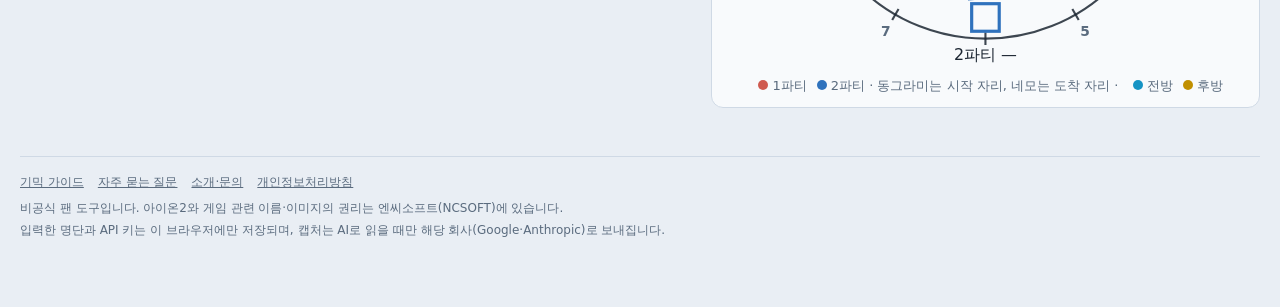
==== commit f3ec4a29: "안내 페이지(가이드·FAQ·소개·개인정보처리방침), sitemap, 보안 정책, 키 저장 안 함 옵션 Co-Authored-By: Claude Opus 5.5 <noreply@an" ====
--- a/index.html
+++ b/index.html
@@ -2,6 +2,7 @@
 <html lang="ko">
 <head>
 <meta charset="utf-8">
+<meta http-equiv="Content-Security-Policy" content="default-src 'self'; script-src 'self' 'unsafe-inline'; style-src 'self' 'unsafe-inline'; img-src 'self' data: blob:; connect-src 'self' https://generativelanguage.googleapis.com https://api.anthropic.com; font-src 'self'; object-src 'none'; base-uri 'self'; form-action 'self'">
 <meta name="viewport" content="width=device-width, initial-scale=1">
 <title>아이온2 성역 역할 배분</title>
 <meta name="description" content="아이온2 성역(무스펠의 성배·비탄의 설원) 공대원 10명을 넣으면 기믹 자리를 정하고 파티별 문구를 채팅창에 복사합니다. 본캐·부캐 본부 조합도 지원하는 비공식 팬 도구.">
@@ -46,6 +47,10 @@
 [hidden] { display: none !important; }
 .foot { margin-top: 48px; padding-top: 16px; border-top: 1px solid var(--line); font-size: 12px; color: var(--muted); }
 .foot p { margin: 0 0 4px; }
+.foot-nav { display: flex; flex-wrap: wrap; gap: 4px 14px; margin-bottom: 8px; }
+.foot-nav a, .side-links a { color: var(--muted); }
+.side-links { margin: 10px 0 0; font-size: 13px; text-align: center; color: var(--muted); }
+@media (max-width: 999px) { .side-links { display: none; } }
 body { margin: 0; background: var(--bg); color: var(--fg);
   font: 15px/1.5 "Pretendard", "Noto Sans KR", "Malgun Gothic", system-ui, sans-serif; }
 main { max-width: 1000px; margin: 0 auto; padding: 32px 20px 64px; }
@@ -270,6 +275,7 @@
       <div class="navgrp"><button type="button" data-raid="snow">비탄의 설원</button><div class="subnav" data-sub="snow"></div></div>
       <div class="navgrp"><button type="button" data-raid="hq">본부 조합</button></div>
     </div>
+    <p class="side-links"><a href="guide.html">기믹 가이드</a> · <a href="faq.html">자주 묻는 질문</a></p>
   </nav>
   <div class="content">
   <section id="selftest" class="card" hidden></section>
@@ -297,6 +303,7 @@
       <button type="button" id="btnKey">키 저장</button>
       <a id="keyLink" href="https://aistudio.google.com/apikey" target="_blank" rel="noopener">무료 키 받기</a>
     </div>
+    <div class="keyrow"><label class="chk"><input type="checkbox" id="keyNoSave"> 키를 저장하지 않기 (이 창을 닫으면 지워짐)</label></div>
     <div id="shotZone" tabindex="0" role="button" aria-label="캡처 붙여넣기">게임에서 파티창을 캡처(Win+Shift+S)한 뒤 이 페이지에서 Ctrl+V — 이미지 파일을 끌어다 놓거나 눌러서 골라도 됩니다</div>
     <input type="file" id="shotFile" accept="image/*" hidden>
     <p class="hint" id="keyHint">키는 이 브라우저에만 저장되고, 캡처는 읽을 때 Google로 보내집니다. 무료 한도가 막히면 아래 방법을 쓰세요.</p>
@@ -334,6 +341,7 @@
   </div>
   </div>
   <footer class="foot">
+    <nav class="foot-nav" aria-label="안내 페이지"><a href="guide.html">기믹 가이드</a><a href="faq.html">자주 묻는 질문</a><a href="about.html">소개·문의</a><a href="privacy.html">개인정보처리방침</a></nav>
     <p>비공식 팬 도구입니다. 아이온2와 게임 관련 이름·이미지의 권리는 엔씨소프트(NCSOFT)에 있습니다.</p>
     <p>입력한 명단과 API 키는 이 브라우저에만 저장되며, 캡처는 AI로 읽을 때만 해당 회사(Google·Anthropic)로 보내집니다.</p>
   </footer>
@@ -1381,21 +1389,44 @@
 const keyInput = document.getElementById('geminiKey'), zone = document.getElementById('shotZone');
 const lsGet = k => { try { return localStorage.getItem(k) || ''; } catch (e) { return ''; } };
 const lsSet = (k, v) => { try { localStorage.setItem(k, v); } catch (e) { /* 저장 불가 */ } };
+// "키를 저장하지 않기": 키는 sessionStorage(창을 닫으면 지워짐)에만 두고 localStorage에서는 지운다
+const NOSAVE_KEY = 'aion2-key-nosave';
+let keyNoSave = lsGet(NOSAVE_KEY) === '1';
+const keyGet = k => { try { return (keyNoSave ? sessionStorage : localStorage).getItem(k) || ''; } catch (e) { return ''; } };
+function keySet(k, v) {
+  try {
+    if (keyNoSave) { sessionStorage.setItem(k, v); localStorage.removeItem(k); } else localStorage.setItem(k, v);
+  } catch (e) { /* 저장 불가 */ }
+}
 let prov = PROVIDERS[lsGet(PROV_KEY)] ? lsGet(PROV_KEY) : 'gemini';
 function showProvider() {
   const P = PROVIDERS[prov];
   document.querySelectorAll('input[name=aiProv]').forEach(r => { r.checked = r.value === prov; });
-  keyInput.value = lsGet(P.store);
+  keyInput.value = keyGet(P.store);
+  document.getElementById('keyNoSave').checked = keyNoSave;
+  document.getElementById('btnKey').textContent = keyNoSave ? '키 적용' : '키 저장';
   keyInput.placeholder = P.placeholder;
   const link = document.getElementById('keyLink');
   link.href = P.link; link.textContent = P.linkText;
-  document.getElementById('keyHint').textContent = P.hint;
-}
+  document.getElementById('keyHint').textContent = keyNoSave ? P.hint.replace('키는 이 브라우저에만 저장되고', '키는 이 창을 닫으면 지워지고') : P.hint;
+}
+document.getElementById('keyNoSave').addEventListener('change', e => {
+  keyNoSave = e.target.checked;
+  lsSet(NOSAVE_KEY, keyNoSave ? '1' : '0');
+  Object.values(PROVIDERS).forEach(P => {
+    try {
+      if (keyNoSave) { const v = localStorage.getItem(P.store); if (v) sessionStorage.setItem(P.store, v); localStorage.removeItem(P.store); }
+      else { const v = sessionStorage.getItem(P.store); if (v) localStorage.setItem(P.store, v); }
+    } catch (err) { /* 저장 불가 */ }
+  });
+  showProvider();
+  setPasteStatus(keyNoSave ? '키를 브라우저에 남기지 않습니다. 이 창을 닫으면 지워집니다.' : '키를 이 브라우저에 저장합니다.');
+});
 document.querySelectorAll('input[name=aiProv]').forEach(r => r.addEventListener('change', () => { prov = r.value; lsSet(PROV_KEY, prov); showProvider(); }));
 showProvider();
 document.getElementById('btnKey').addEventListener('click', () => {
-  lsSet(PROVIDERS[prov].store, keyInput.value.trim());
-  setPasteStatus(keyInput.value.trim() ? '키를 저장했습니다.' : '키를 지웠습니다.');
+  keySet(PROVIDERS[prov].store, keyInput.value.trim());
+  setPasteStatus(!keyInput.value.trim() ? '키를 지웠습니다.' : keyNoSave ? '키를 적용했습니다(창을 닫으면 지워짐).' : '키를 저장했습니다.');
 });
 function setPasteStatus(text, warn) {
   const status = document.getElementById('pasteStatus');
@@ -1478,7 +1509,7 @@
   const url = URL.createObjectURL(file);
   zone.replaceChildren(el('img', { src: url, alt: '붙여넣은 캡처' }), '읽는 중…');
   if (!key) { setPasteStatus(`${P.name} 키를 넣고 "키 저장"을 누른 뒤 다시 붙여넣어 주세요.`, true); return; }
-  lsSet(P.store, key);
+  keySet(P.store, key);
   try {
     const data = await new Promise((ok, bad) => {
       const r = new FileReader();
